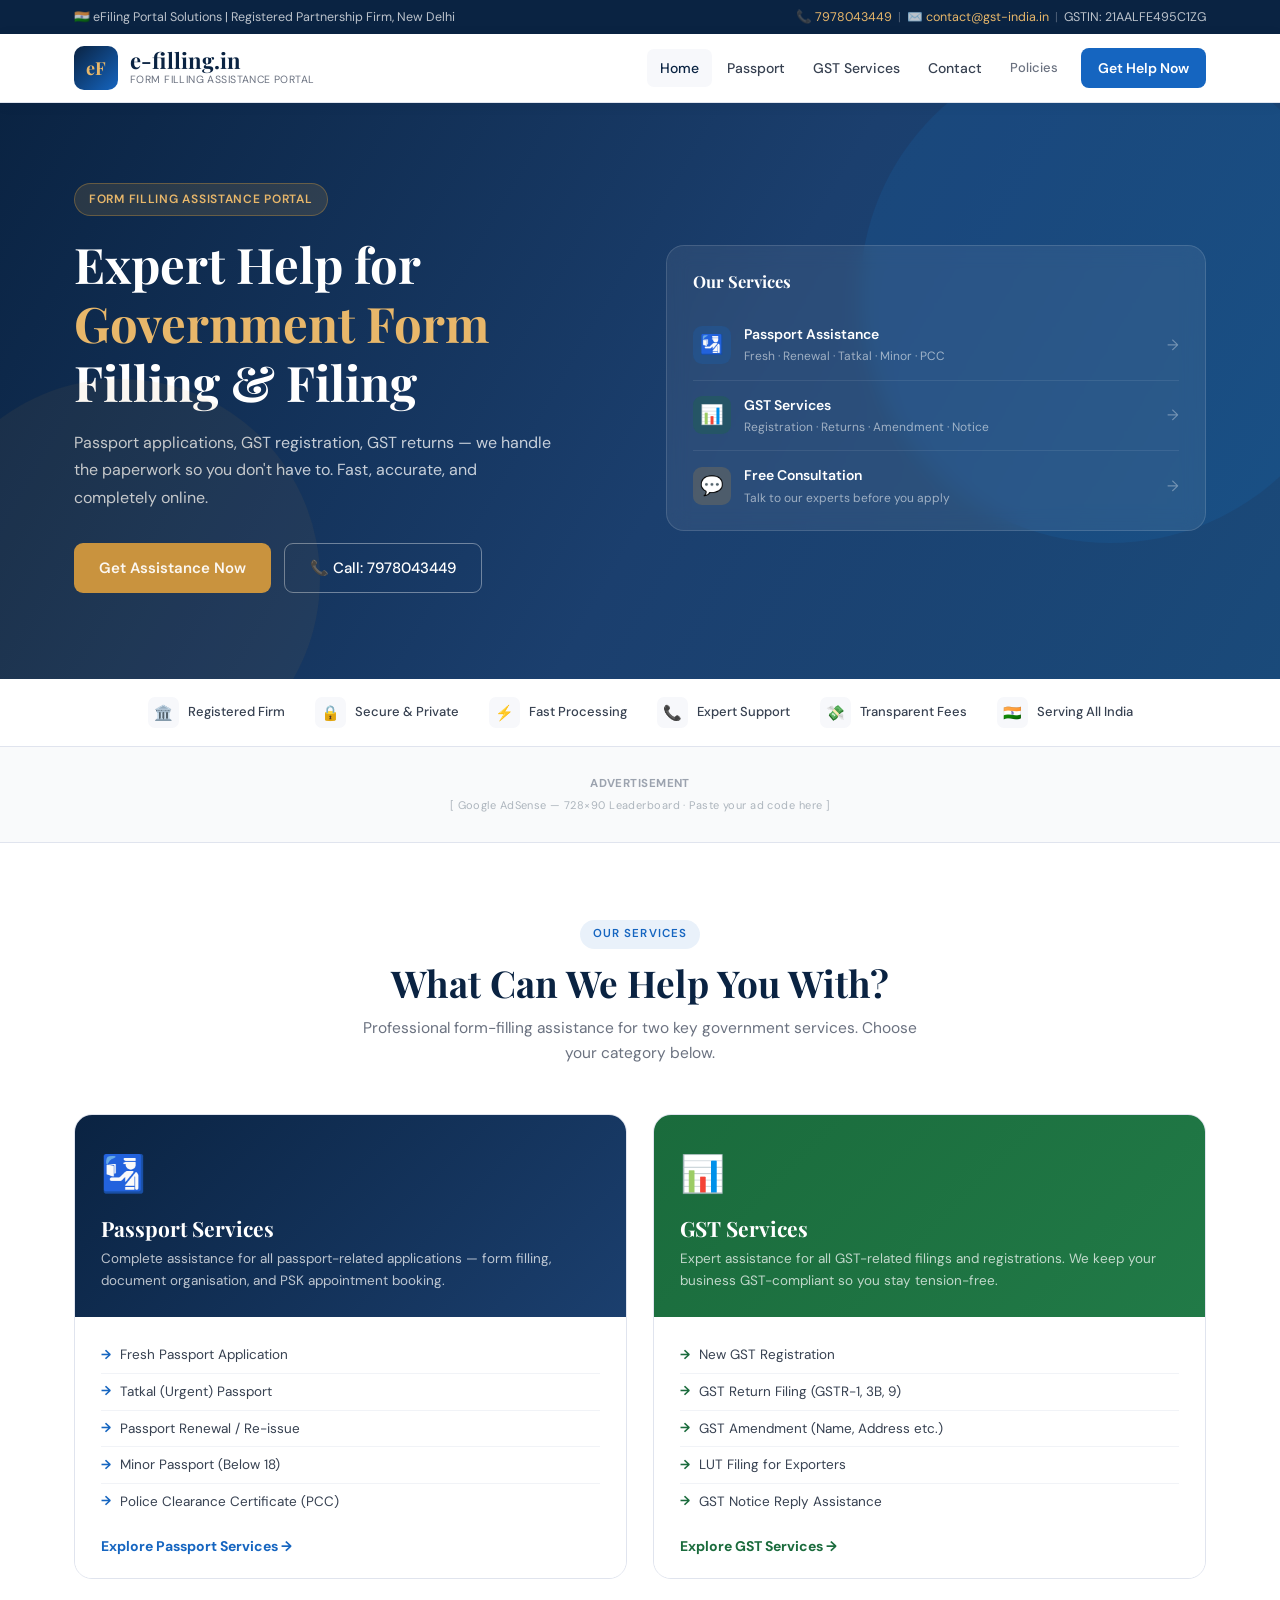
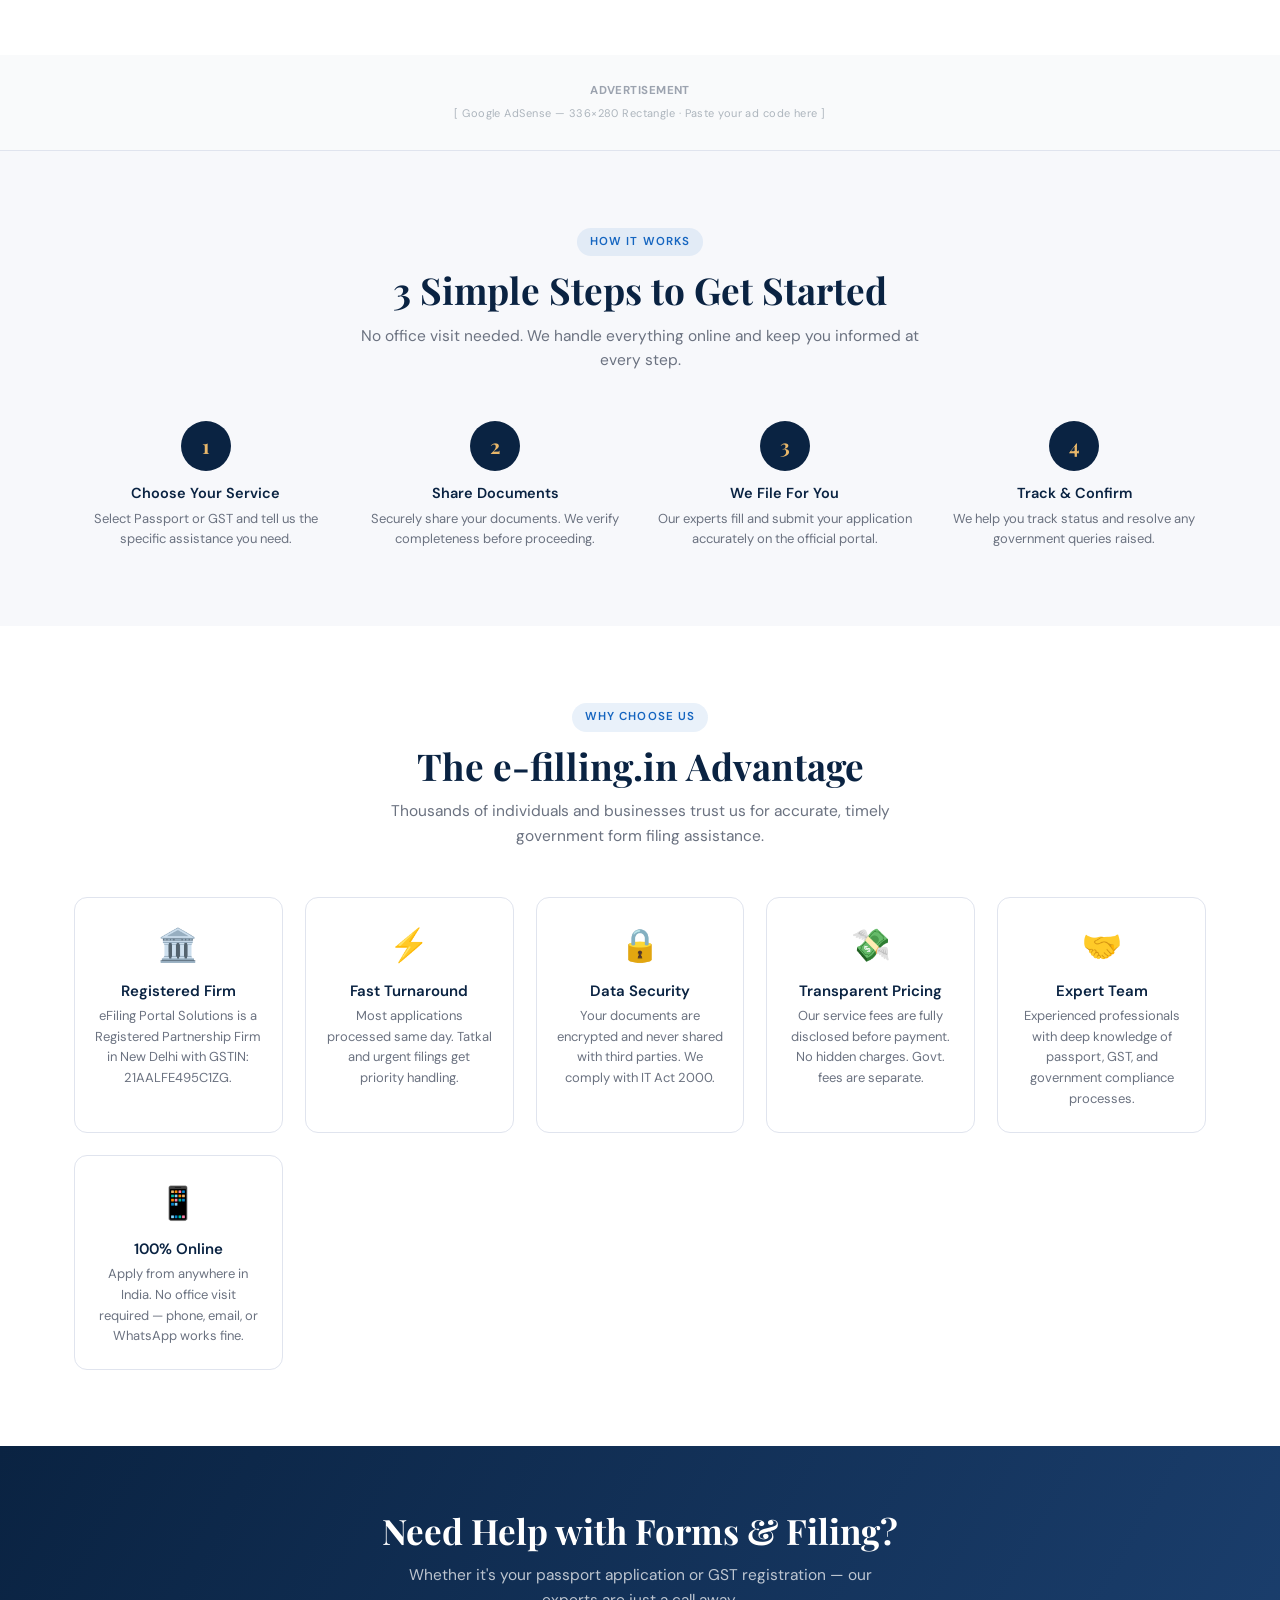
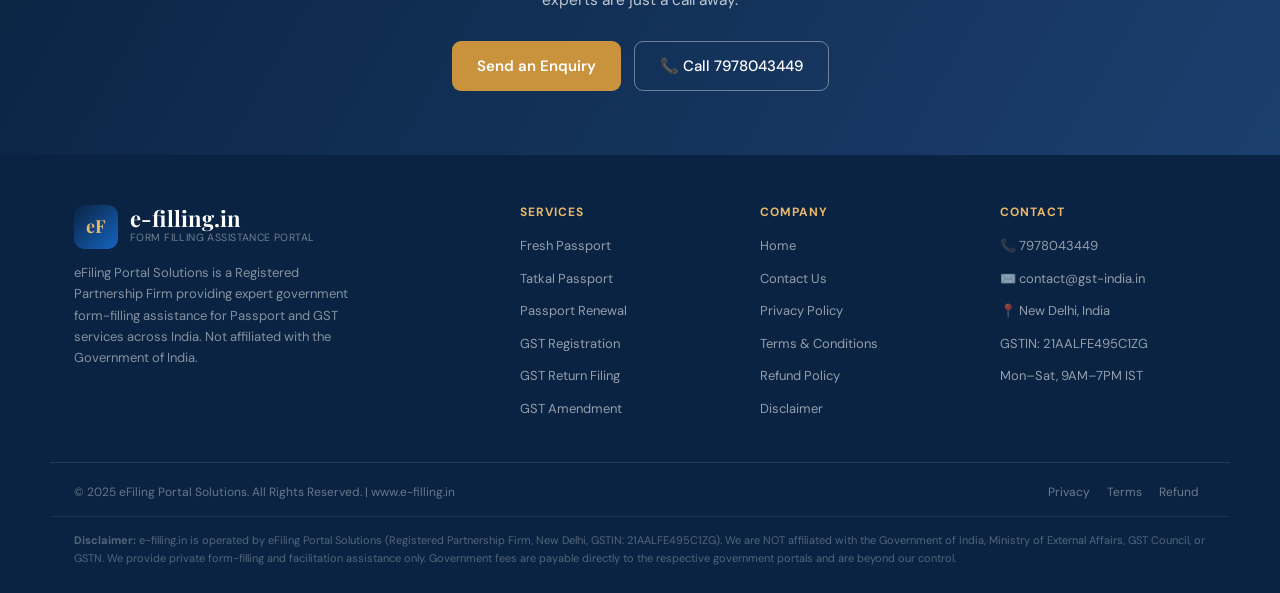
==== index.html @ 885d8552 "Add files via upload" ====
<!DOCTYPE html>
<html lang="en">
<head>
<meta charset="UTF-8">
<meta name="viewport" content="width=device-width, initial-scale=1.0">
<meta name="description" content="e-filling.in - India's trusted online form filling assistance portal. Expert help for Passport applications, GST registration, GST return filing, and more. Operated by eFiling Portal Solutions, New Delhi.">
<meta name="keywords" content="passport apply online India, GST registration online, GST return filing, tatkal passport, passport renewal, GST filing assistance, efiling portal, form filling service India">
<meta name="robots" content="index, follow">
<title>eFilling.in | Passport & GST Form Filling Assistance | eFiling Portal Solutions</title>
<link rel="preconnect" href="https://fonts.googleapis.com">
<link rel="preconnect" href="https://fonts.gstatic.com" crossorigin>
<link href="https://fonts.googleapis.com/css2?family=Playfair+Display:wght@600;700&family=DM+Sans:wght@300;400;500;600&display=swap" rel="stylesheet">
<!-- Google tag — Replace G-XXXXXXXXXX with your Measurement ID -->
<script async src="https://www.googletagmanager.com/gtag/js?id=G-XXXXXXXXXX"></script>
<script>window.dataLayer=window.dataLayer||[];function gtag(){dataLayer.push(arguments);}gtag('js',new Date());gtag('config','G-XXXXXXXXXX');</script>
<style>
:root{--navy:#0a2342;--navy-mid:#1b3f6e;--blue:#1565c0;--blue-light:#1e88e5;--green:#1a6b3c;--green-mid:#217a47;--green-light:#27ae60;--gold:#c9933e;--gold-light:#e8b76a;--white:#ffffff;--off-white:#f7f8fb;--gray-100:#f1f3f7;--gray-200:#e0e4ee;--gray-500:#6b7280;--gray-700:#374151;--text:#1a1f2e;--shadow:0 4px 24px rgba(10,35,66,0.09);--shadow-md:0 8px 40px rgba(10,35,66,0.13);}
*{margin:0;padding:0;box-sizing:border-box;}
body{font-family:'DM Sans',sans-serif;color:var(--text);background:var(--white);line-height:1.6;}
h1,h2,h3,h4{font-family:'Playfair Display',serif;line-height:1.2;}
a{text-decoration:none;color:inherit;}
.container{max-width:1180px;margin:0 auto;padding:0 24px;}

/* TOP BAR */
.topbar{background:var(--navy);color:rgba(255,255,255,0.72);font-size:12.5px;padding:7px 0;}
.topbar-inner{max-width:1180px;margin:0 auto;padding:0 24px;display:flex;justify-content:space-between;align-items:center;gap:12px;flex-wrap:wrap;}
.topbar a{color:var(--gold-light);}
.topbar span{margin:0 6px;opacity:0.35;}

/* HEADER */
header{background:var(--white);border-bottom:1px solid var(--gray-200);position:sticky;top:0;z-index:200;box-shadow:0 2px 12px rgba(10,35,66,0.07);}
.header-inner{max-width:1180px;margin:0 auto;padding:0 24px;display:flex;align-items:center;justify-content:space-between;height:68px;}
.logo{display:flex;align-items:center;gap:12px;cursor:pointer;}
.logo-icon{width:44px;height:44px;background:linear-gradient(135deg,var(--navy) 0%,var(--blue) 100%);border-radius:10px;display:flex;align-items:center;justify-content:center;color:var(--gold-light);font-weight:700;font-size:18px;font-family:'Playfair Display',serif;flex-shrink:0;}
.logo-text .brand{font-size:22px;font-weight:700;font-family:'Playfair Display',serif;color:var(--navy);line-height:1.1;}
.logo-text .tagline{font-size:10.5px;color:var(--gray-500);font-weight:400;letter-spacing:0.04em;text-transform:uppercase;}
nav{display:flex;align-items:center;gap:2px;}
nav a{padding:8px 13px;font-size:14px;font-weight:500;color:var(--gray-700);border-radius:7px;transition:all 0.15s;white-space:nowrap;}
nav a:hover,nav a.active{background:var(--off-white);color:var(--navy);}
.nav-cta{background:var(--blue)!important;color:var(--white)!important;padding:9px 17px!important;border-radius:8px!important;font-weight:600!important;margin-left:8px;}
.nav-cta:hover{background:var(--navy-mid)!important;}
.hamburger{display:none;flex-direction:column;gap:5px;background:none;border:none;cursor:pointer;padding:6px;}
.hamburger span{display:block;width:22px;height:2px;background:var(--navy);border-radius:2px;}
.mobile-nav{display:none;flex-direction:column;gap:4px;background:var(--white);border-bottom:1px solid var(--gray-200);padding:12px 24px 16px;}
.mobile-nav a{padding:10px 14px;font-size:15px;font-weight:500;color:var(--gray-700);border-radius:8px;border:1px solid var(--gray-100);}
.mobile-nav a.active,.mobile-nav a:hover{background:var(--off-white);color:var(--navy);}
.mobile-nav .mnav-cta{background:var(--blue);color:var(--white);border-color:var(--blue);}

/* PAGES */
.page{display:none;}.page.active{display:block;}

/* SHARED */
.section{padding:76px 0;}.section-alt{background:var(--off-white);}
.section-header{text-align:center;margin-bottom:48px;}
.section-label{display:inline-block;font-size:11.5px;font-weight:600;letter-spacing:0.1em;text-transform:uppercase;color:var(--blue);background:rgba(21,101,192,0.09);padding:5px 13px;border-radius:100px;margin-bottom:12px;}
.section-label.green{color:var(--green);background:rgba(26,107,60,0.09);}
.section-header h2{font-size:clamp(25px,3.5vw,37px);color:var(--navy);margin-bottom:11px;}
.section-header p{font-size:15.5px;color:var(--gray-500);max-width:560px;margin:0 auto;}
.btn-primary{background:var(--gold);color:var(--white);padding:13px 25px;border-radius:9px;font-size:15px;font-weight:600;cursor:pointer;border:none;transition:all 0.18s;display:inline-block;}
.btn-primary:hover{background:var(--gold-light);color:var(--navy);transform:translateY(-1px);}
.btn-blue{background:var(--blue);color:var(--white);padding:13px 25px;border-radius:9px;font-size:15px;font-weight:600;cursor:pointer;border:none;transition:all 0.18s;display:inline-block;}
.btn-blue:hover{background:var(--navy-mid);}
.btn-green{background:var(--green);color:var(--white);padding:13px 25px;border-radius:9px;font-size:15px;font-weight:600;cursor:pointer;border:none;transition:all 0.18s;display:inline-block;}
.btn-green:hover{background:var(--green-mid);}
.btn-outline{background:transparent;color:var(--white);padding:12px 25px;border-radius:9px;font-size:15px;font-weight:500;cursor:pointer;border:1.5px solid rgba(255,255,255,0.38);transition:all 0.18s;display:inline-block;}
.btn-outline:hover{border-color:var(--white);background:rgba(255,255,255,0.08);}
.page-hero{background:linear-gradient(120deg,var(--navy) 0%,var(--navy-mid) 100%);color:var(--white);padding:56px 0;text-align:center;}
.page-hero h1{font-size:clamp(27px,4vw,41px);color:var(--white);margin-bottom:11px;}
.page-hero p{font-size:15.5px;color:rgba(255,255,255,0.73);max-width:580px;margin:0 auto;}
.breadcrumb{font-size:13px;color:rgba(255,255,255,0.5);margin-bottom:13px;}
.breadcrumb span{color:var(--gold-light);}
.ad-strip{background:#f9fafb;text-align:center;padding:8px 24px;border-bottom:1px solid var(--gray-200);font-size:11px;color:#adb5bd;letter-spacing:0.04em;min-height:96px;display:flex;align-items:center;justify-content:center;flex-direction:column;gap:4px;}
.ad-strip strong{font-size:11.5px;color:#9ca3af;}
.cta-banner{background:linear-gradient(120deg,var(--navy) 0%,var(--navy-mid) 100%);padding:64px 0;text-align:center;color:var(--white);}
.cta-banner h2{font-size:clamp(23px,3vw,35px);margin-bottom:11px;color:var(--white);}
.cta-banner p{font-size:15.5px;color:rgba(255,255,255,0.72);margin-bottom:28px;max-width:500px;margin-left:auto;margin-right:auto;}
.cta-btns{display:flex;gap:13px;justify-content:center;flex-wrap:wrap;}
.trust-strip{background:var(--white);border-bottom:1px solid var(--gray-200);padding:18px 0;}
.trust-items{max-width:1180px;margin:0 auto;padding:0 24px;display:flex;gap:30px;align-items:center;justify-content:center;flex-wrap:wrap;}
.trust-item{display:flex;align-items:center;gap:9px;font-size:13px;font-weight:500;color:var(--gray-700);}
.trust-icon{width:31px;height:31px;background:var(--off-white);border-radius:7px;display:flex;align-items:center;justify-content:center;font-size:15px;}
.disclaimer-box{background:#fef9ec;border:1px solid #f5d98a;border-radius:12px;padding:17px 21px;}
.disclaimer-box p{font-size:13px;color:#78350f;line-height:1.65;margin-top:5px;}

/* HOME HERO */
.home-hero{background:linear-gradient(120deg,var(--navy) 0%,var(--navy-mid) 55%,#1a4a7a 100%);color:var(--white);padding:80px 0 86px;position:relative;overflow:hidden;}
.home-hero::before{content:'';position:absolute;top:-60px;right:-80px;width:500px;height:500px;border-radius:50%;background:rgba(26,136,229,0.1);pointer-events:none;}
.home-hero::after{content:'';position:absolute;bottom:-100px;left:-80px;width:400px;height:400px;border-radius:50%;background:rgba(201,147,62,0.07);pointer-events:none;}
.home-hero-inner{max-width:1180px;margin:0 auto;padding:0 24px;display:grid;grid-template-columns:1fr 1fr;gap:52px;align-items:center;}
.hero-badge{display:inline-flex;align-items:center;gap:8px;background:rgba(201,147,62,0.16);border:1px solid rgba(201,147,62,0.38);color:var(--gold-light);font-size:12px;font-weight:600;letter-spacing:0.06em;text-transform:uppercase;padding:6px 14px;border-radius:100px;margin-bottom:19px;}
.home-hero h1{font-size:clamp(33px,4.5vw,49px);font-weight:700;color:var(--white);margin-bottom:17px;}
.home-hero h1 span{color:var(--gold-light);}
.hero-desc{font-size:16px;color:rgba(255,255,255,0.76);margin-bottom:32px;line-height:1.72;max-width:480px;}
.hero-btns{display:flex;gap:13px;flex-wrap:wrap;}
.hero-card{background:rgba(255,255,255,0.07);border:1px solid rgba(255,255,255,0.13);border-radius:18px;padding:26px 26px 22px;backdrop-filter:blur(10px);}
.hero-card h3{color:var(--white);font-size:16.5px;margin-bottom:18px;font-family:'Playfair Display',serif;}
.hsc-item{display:flex;align-items:center;gap:13px;padding:13px 0;border-bottom:1px solid rgba(255,255,255,0.08);cursor:pointer;transition:opacity 0.15s;}
.hsc-item:hover{opacity:0.8;}.hsc-item:last-child{border:none;padding-bottom:0;}
.hsc-icon{width:38px;height:38px;border-radius:9px;display:flex;align-items:center;justify-content:center;font-size:19px;flex-shrink:0;}
.hsc-icon.p{background:rgba(21,101,192,0.25);}.hsc-icon.g{background:rgba(26,107,60,0.3);}.hsc-icon.c{background:rgba(201,147,62,0.22);}
.hsc-t{font-size:14px;font-weight:600;color:var(--white);}
.hsc-s{font-size:12px;color:rgba(255,255,255,0.55);margin-top:2px;}
.hsc-arrow{margin-left:auto;color:rgba(255,255,255,0.35);font-size:15px;}

/* SERVICE CATEGORY CARDS */
.service-cats{display:grid;grid-template-columns:1fr 1fr;gap:26px;}
.cat-card{border-radius:18px;overflow:hidden;border:1px solid var(--gray-200);transition:all 0.2s;cursor:pointer;}
.cat-card:hover{box-shadow:var(--shadow-md);transform:translateY(-3px);}
.cat-header{padding:30px 26px 26px;color:var(--white);}
.cat-header.p{background:linear-gradient(135deg,var(--navy) 0%,var(--navy-mid) 100%);}
.cat-header.g{background:linear-gradient(135deg,var(--green) 0%,var(--green-mid) 100%);}
.cat-header-icon{font-size:36px;margin-bottom:14px;}
.cat-header h3{font-size:21px;color:var(--white);margin-bottom:7px;}
.cat-header p{font-size:13.5px;color:rgba(255,255,255,0.72);line-height:1.6;}
.cat-body{background:var(--white);padding:20px 26px;}
.cat-mini{list-style:none;}
.cat-mini li{display:flex;align-items:center;gap:9px;font-size:13.5px;color:var(--gray-700);padding:7px 0;border-bottom:1px solid var(--gray-100);}
.cat-mini li:last-child{border:none;}
.cat-mini li::before{content:'→';font-weight:700;font-size:13px;}
.cat-mini.p li::before{color:var(--blue);}.cat-mini.g li::before{color:var(--green);}
.cat-cta{display:flex;align-items:center;justify-content:space-between;margin-top:16px;}
.cat-link{font-size:14px;font-weight:700;}.cat-link.p{color:var(--blue);}.cat-link.g{color:var(--green);}

/* HOW IT WORKS */
.steps-grid{display:grid;grid-template-columns:repeat(auto-fit,minmax(175px,1fr));gap:26px;}
.how-step{text-align:center;}
.how-num{width:50px;height:50px;background:var(--navy);color:var(--gold-light);border-radius:50%;display:flex;align-items:center;justify-content:center;font-size:20px;font-weight:700;font-family:'Playfair Display',serif;margin:0 auto 14px;}
.how-step h3{font-size:14.5px;font-weight:600;color:var(--navy);margin-bottom:6px;font-family:'DM Sans',sans-serif;}
.how-step p{font-size:13px;color:var(--gray-500);}

/* FEATURES */
.features-grid{display:grid;grid-template-columns:repeat(auto-fit,minmax(205px,1fr));gap:22px;}
.feature-card{background:var(--white);border:1px solid var(--gray-200);border-radius:13px;padding:22px 20px;text-align:center;}
.feature-icon{font-size:32px;margin-bottom:11px;}
.feature-card h3{font-size:15px;font-weight:600;color:var(--navy);margin-bottom:6px;font-family:'DM Sans',sans-serif;}
.feature-card p{font-size:13px;color:var(--gray-500);line-height:1.6;}

/* PASSPORT */
.passport-types{display:grid;grid-template-columns:repeat(auto-fit,minmax(275px,1fr));gap:21px;margin-bottom:42px;}
.passport-card{background:var(--white);border:1px solid var(--gray-200);border-radius:13px;overflow:hidden;transition:all 0.2s;}
.passport-card:hover{box-shadow:var(--shadow-md);border-color:var(--blue-light);transform:translateY(-2px);}
.pc-header{background:var(--navy);color:var(--white);padding:17px 21px;display:flex;align-items:center;gap:12px;}
.pc-header.tk{background:linear-gradient(120deg,#8B0000,#C62828);}
.pc-header.rn{background:linear-gradient(120deg,#004D40,#00796B);}
.pc-header.mn{background:linear-gradient(120deg,#1B5E20,#388E3C);}
.pc-header.pl{background:linear-gradient(120deg,#1A237E,#283593);}
.pc-icon{font-size:24px;}.pc-title{font-size:15.5px;font-weight:600;font-family:'DM Sans',sans-serif;}
.pc-sub{font-size:11.5px;opacity:0.72;margin-top:2px;}
.pc-body{padding:19px 21px;}
.pc-body p{font-size:13px;color:var(--gray-500);margin-bottom:11px;line-height:1.6;}
.doc-list{list-style:none;margin-bottom:14px;}
.doc-list li{font-size:12.5px;color:var(--gray-700);padding:5px 0;display:flex;align-items:flex-start;gap:7px;border-bottom:1px solid var(--gray-100);}
.doc-list li:last-child{border:none;}
.doc-list li::before{content:'✓';color:#16a34a;font-weight:700;flex-shrink:0;}
.tag{display:inline-block;font-size:11px;font-weight:600;padding:3px 9px;border-radius:5px;margin-bottom:10px;}
.tag-blue{background:rgba(21,101,192,0.1);color:var(--blue);}.tag-red{background:rgba(198,40,40,0.1);color:#C62828;}.tag-green{background:rgba(22,163,74,0.1);color:#16a34a;}
.svc-link{font-size:13px;font-weight:700;color:var(--blue);}
.fee-table{width:100%;border-collapse:collapse;font-size:13.5px;background:var(--white);border-radius:11px;overflow:hidden;border:1px solid var(--gray-200);margin-bottom:12px;}
.fee-table th{background:var(--navy);color:var(--white);padding:12px 17px;text-align:left;font-weight:600;font-size:13px;}
.fee-table td{padding:11px 17px;border-bottom:1px solid var(--gray-100);color:var(--gray-700);}
.fee-table tr:last-child td{border:none;}.fee-table tr:nth-child(even) td{background:var(--off-white);}

/* GST */
.gst-services-grid{display:grid;grid-template-columns:repeat(auto-fit,minmax(275px,1fr));gap:21px;margin-bottom:42px;}
.gst-card{background:var(--white);border:1px solid var(--gray-200);border-radius:13px;overflow:hidden;transition:all 0.2s;}
.gst-card:hover{box-shadow:var(--shadow-md);border-color:var(--green-light);transform:translateY(-2px);}
.gc-header{background:linear-gradient(120deg,var(--green) 0%,var(--green-mid) 100%);color:var(--white);padding:17px 21px;display:flex;align-items:center;gap:12px;}
.gc-header.filing{background:linear-gradient(120deg,#1A237E,#283593);}
.gc-header.amend{background:linear-gradient(120deg,#E65100,#F57C00);}
.gc-header.lut{background:linear-gradient(120deg,#4A148C,#7B1FA2);}
.gc-header.notice{background:linear-gradient(120deg,#B71C1C,#E53935);}
.gc-header.cancel{background:linear-gradient(120deg,#37474F,#546E7A);}
.gc-icon{font-size:24px;}.gc-title{font-size:15.5px;font-weight:600;font-family:'DM Sans',sans-serif;}
.gc-sub{font-size:11.5px;opacity:0.72;margin-top:2px;}
.gc-body{padding:19px 21px;}
.gc-body p{font-size:13px;color:var(--gray-500);margin-bottom:11px;line-height:1.6;}
.gc-tag{display:inline-block;font-size:11px;font-weight:600;padding:3px 9px;border-radius:5px;margin-bottom:10px;background:rgba(26,107,60,0.1);color:var(--green);}
.gc-link{font-size:13px;font-weight:700;color:var(--green);}
.gst-table{width:100%;border-collapse:collapse;font-size:13.5px;background:var(--white);border-radius:11px;overflow:hidden;border:1px solid var(--gray-200);margin-bottom:12px;}
.gst-table th{background:var(--green);color:var(--white);padding:12px 17px;text-align:left;font-weight:600;font-size:13px;}
.gst-table td{padding:11px 17px;border-bottom:1px solid var(--gray-100);color:var(--gray-700);}
.gst-table tr:last-child td{border:none;}.gst-table tr:nth-child(even) td{background:var(--off-white);}

/* FAQ */
.faq-list{max-width:820px;margin:0 auto;}
.faq-item{border:1px solid var(--gray-200);border-radius:11px;margin-bottom:9px;overflow:hidden;}
.faq-q{padding:15px 19px;font-size:14px;font-weight:600;color:var(--navy);cursor:pointer;display:flex;justify-content:space-between;align-items:center;background:var(--white);transition:background 0.15s;}
.faq-q:hover{background:var(--off-white);}
.faq-q .ar{font-size:15px;transition:transform 0.2s;flex-shrink:0;margin-left:10px;}
.faq-item.open .ar{transform:rotate(180deg);}
.faq-a{max-height:0;overflow:hidden;transition:max-height 0.3s ease;}
.faq-item.open .faq-a{max-height:400px;}
.faq-a-inner{padding:13px 19px 15px;font-size:13.5px;color:var(--gray-500);line-height:1.7;border-top:1px solid var(--gray-100);}

/* CONTACT */
.contact-grid{display:grid;grid-template-columns:1fr 1.5fr;gap:40px;align-items:start;}
.contact-info-card{background:var(--navy);color:var(--white);border-radius:15px;padding:32px 28px;}
.contact-info-card h2{color:var(--white);font-size:23px;margin-bottom:7px;}
.contact-info-card > p{color:rgba(255,255,255,0.64);font-size:13.5px;margin-bottom:26px;line-height:1.65;}
.c-item{display:flex;align-items:flex-start;gap:12px;margin-bottom:20px;}
.c-icon{width:37px;height:37px;background:rgba(255,255,255,0.1);border-radius:8px;display:flex;align-items:center;justify-content:center;font-size:16px;flex-shrink:0;}
.c-text .label{font-size:11px;color:rgba(255,255,255,0.5);text-transform:uppercase;letter-spacing:0.06em;margin-bottom:2px;}
.c-text .value{font-size:14px;color:var(--white);font-weight:500;}
.c-text .value a{color:var(--gold-light);}
.gstin-badge{margin-top:22px;padding-top:20px;border-top:1px solid rgba(255,255,255,0.12);font-size:12px;color:rgba(255,255,255,0.48);line-height:1.8;}
.gstin-badge span{color:rgba(255,255,255,0.82);}
.contact-form-card{background:var(--white);border:1px solid var(--gray-200);border-radius:15px;padding:32px 28px;}
.contact-form-card h2{font-size:21px;color:var(--navy);margin-bottom:5px;}
.contact-form-card > p{font-size:13.5px;color:var(--gray-500);margin-bottom:24px;}
.form-group{margin-bottom:16px;}
.form-group label{display:block;font-size:12.5px;font-weight:600;color:var(--gray-700);margin-bottom:5px;}
.form-group input,.form-group select,.form-group textarea{width:100%;padding:10px 13px;border:1.5px solid var(--gray-200);border-radius:8px;font-size:13.5px;font-family:'DM Sans',sans-serif;color:var(--text);background:var(--off-white);transition:border-color 0.18s,background 0.18s;outline:none;}
.form-group input:focus,.form-group select:focus,.form-group textarea:focus{border-color:var(--blue);background:var(--white);}
.form-group textarea{resize:vertical;min-height:96px;}
.form-row{display:grid;grid-template-columns:1fr 1fr;gap:13px;}
.submit-btn{width:100%;background:var(--navy);color:var(--white);padding:13px;border:none;border-radius:9px;font-size:14.5px;font-weight:600;font-family:'DM Sans',sans-serif;cursor:pointer;transition:background 0.18s;}
.submit-btn:hover{background:var(--blue);}
.form-success{display:none;background:rgba(22,163,74,0.08);border:1px solid rgba(22,163,74,0.3);border-radius:9px;padding:14px 18px;text-align:center;color:#16a34a;font-weight:500;font-size:14px;margin-top:13px;}

/* POLICY */
.policy-nav{position:sticky;top:68px;background:var(--white);border-bottom:1px solid var(--gray-200);padding:11px 0;z-index:50;}
.policy-nav-inner{max-width:1180px;margin:0 auto;padding:0 24px;display:flex;gap:5px;overflow-x:auto;-webkit-overflow-scrolling:touch;}
.policy-tab{padding:6px 14px;border-radius:7px;font-size:13px;font-weight:500;white-space:nowrap;cursor:pointer;color:var(--gray-700);border:1px solid transparent;transition:all 0.15s;}
.policy-tab:hover{background:var(--off-white);}.policy-tab.active{background:var(--navy);color:var(--white);}
.policy-section{display:none;}.policy-section.active{display:block;}
.policy-content{max-width:820px;margin:0 auto;padding:46px 24px;}
.policy-content h1{font-size:31px;color:var(--navy);margin-bottom:7px;}
.policy-content .upd{font-size:12.5px;color:var(--gray-500);margin-bottom:30px;}
.policy-content h2{font-size:18px;color:var(--navy);margin:26px 0 9px;font-family:'DM Sans',sans-serif;font-weight:700;}
.policy-content p{font-size:14px;color:#4B5563;line-height:1.78;margin-bottom:11px;}
.policy-content ul{padding-left:19px;margin-bottom:11px;}
.policy-content ul li{font-size:14px;color:#4B5563;line-height:1.78;margin-bottom:4px;}

/* FOOTER */
footer{background:var(--navy);color:rgba(255,255,255,0.67);padding:50px 0 26px;}
.footer-grid{max-width:1180px;margin:0 auto;padding:0 24px;display:grid;grid-template-columns:2fr 1fr 1fr 1fr;gap:34px;margin-bottom:34px;}
.footer-brand p{font-size:13px;color:rgba(255,255,255,0.5);line-height:1.65;margin-top:13px;max-width:290px;}
.footer-col h4{font-size:12px;font-weight:700;letter-spacing:0.08em;text-transform:uppercase;color:var(--gold-light);margin-bottom:13px;font-family:'DM Sans',sans-serif;}
.footer-col ul{list-style:none;}
.footer-col ul li{margin-bottom:7px;}
.footer-col ul li a{font-size:13px;color:rgba(255,255,255,0.56);transition:color 0.15s;}
.footer-col ul li a:hover{color:var(--white);}
.footer-bottom{max-width:1180px;margin:0 auto;padding:20px 24px 0;border-top:1px solid rgba(255,255,255,0.1);display:flex;justify-content:space-between;align-items:center;flex-wrap:wrap;gap:9px;font-size:12px;color:rgba(255,255,255,0.38);}
.footer-disc{max-width:1180px;margin:14px auto 0;padding:14px 24px 0;border-top:1px solid rgba(255,255,255,0.07);font-size:11px;color:rgba(255,255,255,0.3);line-height:1.65;}

/* RESPONSIVE */
@media(max-width:900px){.home-hero-inner{grid-template-columns:1fr;gap:30px;}.hero-card{display:none;}.service-cats{grid-template-columns:1fr;}.contact-grid{grid-template-columns:1fr;}.footer-grid{grid-template-columns:1fr 1fr;}}
@media(max-width:640px){.footer-grid{grid-template-columns:1fr;}.form-row{grid-template-columns:1fr;}nav{display:none;}.hamburger{display:flex;}}
</style>
</head>
<body>

<!-- TOP BAR -->
<div class="topbar">
  <div class="topbar-inner">
    <div>🇮🇳 eFiling Portal Solutions | Registered Partnership Firm, New Delhi</div>
    <div>📞 <a href="tel:7978043449">7978043449</a><span>|</span>✉️ <a href="mailto:contact@gst-india.in">contact@gst-india.in</a><span>|</span>GSTIN: 21AALFE495C1ZG</div>
  </div>
</div>

<!-- HEADER -->
<header>
  <div class="header-inner">
    <div class="logo" onclick="showPage('home')">
      <div class="logo-icon">eF</div>
      <div class="logo-text">
        <div class="brand">e-filling.in</div>
        <div class="tagline">Form Filling Assistance Portal</div>
      </div>
    </div>
    <nav>
      <a href="#" id="nav-home" class="active" onclick="showPage('home');return false;">Home</a>
      <a href="#" id="nav-passport" onclick="showPage('passport');return false;">Passport</a>
      <a href="#" id="nav-gst" onclick="showPage('gst');return false;">GST Services</a>
      <a href="#" id="nav-contact" onclick="showPage('contact');return false;">Contact</a>
      <a href="#" id="nav-policy" onclick="showPage('policy');return false;" style="font-size:13px;color:var(--gray-500)">Policies</a>
      <a href="#" class="nav-cta" onclick="showPage('contact');return false;">Get Help Now</a>
    </nav>
    <button class="hamburger" onclick="toggleMenu()" aria-label="Menu">
      <span></span><span></span><span></span>
    </button>
  </div>
  <div class="mobile-nav" id="mobile-nav">
    <a href="#" id="mnav-home" class="active" onclick="showPage('home');toggleMenu();return false;">🏠 Home</a>
    <a href="#" id="mnav-passport" onclick="showPage('passport');toggleMenu();return false;">🛂 Passport Services</a>
    <a href="#" id="mnav-gst" onclick="showPage('gst');toggleMenu();return false;">📊 GST Services</a>
    <a href="#" id="mnav-contact" onclick="showPage('contact');toggleMenu();return false;">📞 Contact Us</a>
    <a href="#" id="mnav-policy" onclick="showPage('policy');toggleMenu();return false;">📄 Policies</a>
    <a href="#" class="mnav-cta" onclick="showPage('contact');toggleMenu();return false;">✅ Get Help Now →</a>
  </div>
</header>

<!-- ══════════════ HOME PAGE ══════════════ -->
<div id="page-home" class="page active">
  <section class="home-hero">
    <div class="home-hero-inner">
      <div>
        <div class="hero-badge">Form Filling Assistance Portal</div>
        <h1>Expert Help for<br><span>Government Form</span><br>Filling &amp; Filing</h1>
        <p class="hero-desc">Passport applications, GST registration, GST returns — we handle the paperwork so you don't have to. Fast, accurate, and completely online.</p>
        <div class="hero-btns">
          <a class="btn-primary" onclick="showPage('contact')">Get Assistance Now</a>
          <a class="btn-outline" href="tel:7978043449">📞 Call: 7978043449</a>
        </div>
      </div>
      <div class="hero-card">
        <h3>Our Services</h3>
        <div class="hsc-item" onclick="showPage('passport')">
          <div class="hsc-icon p">🛂</div>
          <div><div class="hsc-t">Passport Assistance</div><div class="hsc-s">Fresh · Renewal · Tatkal · Minor · PCC</div></div>
          <div class="hsc-arrow">→</div>
        </div>
        <div class="hsc-item" onclick="showPage('gst')">
          <div class="hsc-icon g">📊</div>
          <div><div class="hsc-t">GST Services</div><div class="hsc-s">Registration · Returns · Amendment · Notice</div></div>
          <div class="hsc-arrow">→</div>
        </div>
        <div class="hsc-item" onclick="showPage('contact')">
          <div class="hsc-icon c">💬</div>
          <div><div class="hsc-t">Free Consultation</div><div class="hsc-s">Talk to our experts before you apply</div></div>
          <div class="hsc-arrow">→</div>
        </div>
      </div>
    </div>
  </section>

  <div class="trust-strip">
    <div class="trust-items">
      <div class="trust-item"><div class="trust-icon">🏛️</div>Registered Firm</div>
      <div class="trust-item"><div class="trust-icon">🔒</div>Secure &amp; Private</div>
      <div class="trust-item"><div class="trust-icon">⚡</div>Fast Processing</div>
      <div class="trust-item"><div class="trust-icon">📞</div>Expert Support</div>
      <div class="trust-item"><div class="trust-icon">💸</div>Transparent Fees</div>
      <div class="trust-item"><div class="trust-icon">🇮🇳</div>Serving All India</div>
    </div>
  </div>

  <!-- GOOGLE AD SLOT 1 — Leaderboard 728x90 -->
  <div class="ad-strip">
    <strong>ADVERTISEMENT</strong>
    <!-- Replace the comment below with your Google AdSense ad unit code -->
    <!-- <script async src="https://pagead2.googlesyndication.com/pagead/js/adsbygoogle.js?client=ca-pub-XXXXXXXXXXXXXXXX" crossorigin="anonymous"></script><ins class="adsbygoogle" style="display:inline-block;width:728px;height:90px" data-ad-client="ca-pub-XXXXXXXXXXXXXXXX" data-ad-slot="XXXXXXXXXX"></ins><script>(adsbygoogle=window.adsbygoogle||[]).push({});</script> -->
    <span>[ Google AdSense — 728×90 Leaderboard · Paste your ad code here ]</span>
  </div>

  <section class="section">
    <div class="container">
      <div class="section-header">
        <div class="section-label">Our Services</div>
        <h2>What Can We Help You With?</h2>
        <p>Professional form-filling assistance for two key government services. Choose your category below.</p>
      </div>
      <div class="service-cats">
        <div class="cat-card" onclick="showPage('passport')">
          <div class="cat-header p">
            <div class="cat-header-icon">🛂</div>
            <h3>Passport Services</h3>
            <p>Complete assistance for all passport-related applications — form filling, document organisation, and PSK appointment booking.</p>
          </div>
          <div class="cat-body">
            <ul class="cat-mini p">
              <li>Fresh Passport Application</li>
              <li>Tatkal (Urgent) Passport</li>
              <li>Passport Renewal / Re-issue</li>
              <li>Minor Passport (Below 18)</li>
              <li>Police Clearance Certificate (PCC)</li>
            </ul>
            <div class="cat-cta"><div class="cat-link p">Explore Passport Services →</div></div>
          </div>
        </div>
        <div class="cat-card" onclick="showPage('gst')">
          <div class="cat-header g">
            <div class="cat-header-icon">📊</div>
            <h3>GST Services</h3>
            <p>Expert assistance for all GST-related filings and registrations. We keep your business GST-compliant so you stay tension-free.</p>
          </div>
          <div class="cat-body">
            <ul class="cat-mini g">
              <li>New GST Registration</li>
              <li>GST Return Filing (GSTR-1, 3B, 9)</li>
              <li>GST Amendment (Name, Address etc.)</li>
              <li>LUT Filing for Exporters</li>
              <li>GST Notice Reply Assistance</li>
            </ul>
            <div class="cat-cta"><div class="cat-link g">Explore GST Services →</div></div>
          </div>
        </div>
      </div>
    </div>
  </section>

  <!-- GOOGLE AD SLOT 2 — Rectangle 336x280 -->
  <div class="ad-strip">
    <strong>ADVERTISEMENT</strong>
    <!-- <ins class="adsbygoogle" style="display:inline-block;width:336px;height:280px" data-ad-client="ca-pub-XXXXXXXXXXXXXXXX" data-ad-slot="XXXXXXXXXX"></ins><script>(adsbygoogle=window.adsbygoogle||[]).push({});</script> -->
    <span>[ Google AdSense — 336×280 Rectangle · Paste your ad code here ]</span>
  </div>

  <section class="section section-alt">
    <div class="container">
      <div class="section-header">
        <div class="section-label">How It Works</div>
        <h2>3 Simple Steps to Get Started</h2>
        <p>No office visit needed. We handle everything online and keep you informed at every step.</p>
      </div>
      <div class="steps-grid">
        <div class="how-step"><div class="how-num">1</div><h3>Choose Your Service</h3><p>Select Passport or GST and tell us the specific assistance you need.</p></div>
        <div class="how-step"><div class="how-num">2</div><h3>Share Documents</h3><p>Securely share your documents. We verify completeness before proceeding.</p></div>
        <div class="how-step"><div class="how-num">3</div><h3>We File For You</h3><p>Our experts fill and submit your application accurately on the official portal.</p></div>
        <div class="how-step"><div class="how-num">4</div><h3>Track &amp; Confirm</h3><p>We help you track status and resolve any government queries raised.</p></div>
      </div>
    </div>
  </section>

  <section class="section">
    <div class="container">
      <div class="section-header">
        <div class="section-label">Why Choose Us</div>
        <h2>The e-filling.in Advantage</h2>
        <p>Thousands of individuals and businesses trust us for accurate, timely government form filing assistance.</p>
      </div>
      <div class="features-grid">
        <div class="feature-card"><div class="feature-icon">🏛️</div><h3>Registered Firm</h3><p>eFiling Portal Solutions is a Registered Partnership Firm in New Delhi with GSTIN: 21AALFE495C1ZG.</p></div>
        <div class="feature-card"><div class="feature-icon">⚡</div><h3>Fast Turnaround</h3><p>Most applications processed same day. Tatkal and urgent filings get priority handling.</p></div>
        <div class="feature-card"><div class="feature-icon">🔒</div><h3>Data Security</h3><p>Your documents are encrypted and never shared with third parties. We comply with IT Act 2000.</p></div>
        <div class="feature-card"><div class="feature-icon">💸</div><h3>Transparent Pricing</h3><p>Our service fees are fully disclosed before payment. No hidden charges. Govt. fees are separate.</p></div>
        <div class="feature-card"><div class="feature-icon">🤝</div><h3>Expert Team</h3><p>Experienced professionals with deep knowledge of passport, GST, and government compliance processes.</p></div>
        <div class="feature-card"><div class="feature-icon">📱</div><h3>100% Online</h3><p>Apply from anywhere in India. No office visit required — phone, email, or WhatsApp works fine.</p></div>
      </div>
    </div>
  </section>

  <section class="cta-banner">
    <div class="container">
      <h2>Need Help with Forms &amp; Filing?</h2>
      <p>Whether it's your passport application or GST registration — our experts are just a call away.</p>
      <div class="cta-btns">
        <a class="btn-primary" onclick="showPage('contact')">Send an Enquiry</a>
        <a class="btn-outline" href="tel:7978043449">📞 Call 7978043449</a>
      </div>
    </div>
  </section>
</div>

<!-- ══════════════ PASSPORT PAGE ══════════════ -->
<div id="page-passport" class="page">
  <div class="page-hero">
    <div class="container">
      <div class="breadcrumb">Home <span>›</span> Passport Services</div>
      <h1>Passport Services</h1>
      <p>Expert form-filling assistance for fresh applications, renewals, tatkal, minor passports, and police clearance.</p>
    </div>
  </div>

  <div class="ad-strip">
    <strong>ADVERTISEMENT</strong>
    <!-- Paste AdSense code here -->
    <span>[ Google AdSense — 728×90 Leaderboard ]</span>
  </div>

  <section class="section">
    <div class="container">
      <div class="section-header">
        <div class="section-label">Select Service</div>
        <h2>Passport Application Types</h2>
        <p>We assist with form filling, document organisation, and PSK appointment booking for all types of passport applications.</p>
      </div>
      <div class="passport-types">
        <div class="passport-card">
          <div class="pc-header"><div class="pc-icon">🛂</div><div><div class="pc-title">Fresh Passport</div><div class="pc-sub">First-time applicants</div></div></div>
          <div class="pc-body">
            <span class="tag tag-blue">36 or 60 pages · 10 years</span>
            <p>For citizens applying for an Indian passport for the first time. Valid for 10 years (adults) or 5 years (minors under 18).</p>
            <ul class="doc-list"><li>Aadhaar Card (strongly recommended)</li><li>Date of Birth proof (Birth Certificate / Class 10 Marksheet)</li><li>Address proof (Aadhaar / Voter ID / Bank Passbook)</li><li>2 recent passport-size photographs</li><li>Non-ECR documents (if applicable)</li></ul>
            <a class="svc-link" onclick="showPage('contact')">Apply Now →</a>
          </div>
        </div>
        <div class="passport-card">
          <div class="pc-header tk"><div class="pc-icon">⚡</div><div><div class="pc-title">Tatkal Passport</div><div class="pc-sub">Urgent · Priority processing</div></div></div>
          <div class="pc-body">
            <span class="tag tag-red">Higher Govt. Fee Applies</span>
            <p>For urgent travel needs. Requires a verification certificate from a Gazetted Officer. Higher government fee than Normal scheme.</p>
            <ul class="doc-list"><li>All Fresh Passport documents</li><li>Tatkal declaration by Gazetted Officer</li><li>Proof of urgent travel (air ticket / medical)</li><li>Self-declaration of genuineness</li></ul>
            <a class="svc-link" onclick="showPage('contact')">Apply Tatkal →</a>
          </div>
        </div>
        <div class="passport-card">
          <div class="pc-header rn"><div class="pc-icon">🔄</div><div><div class="pc-title">Passport Renewal</div><div class="pc-sub">Expired or expiring passport</div></div></div>
          <div class="pc-body">
            <span class="tag tag-green">Re-issue Service</span>
            <p>For holders whose passport has expired or is expiring within 6 months. Submit old passport with updated documents.</p>
            <ul class="doc-list"><li>Original old / expired passport</li><li>Aadhaar Card</li><li>Updated address proof (if changed)</li><li>2 recent passport-size photographs</li><li>Self-attested copy of first &amp; last page</li></ul>
            <a class="svc-link" onclick="showPage('contact')">Renew Now →</a>
          </div>
        </div>
        <div class="passport-card">
          <div class="pc-header mn"><div class="pc-icon">👶</div><div><div class="pc-title">Minor Passport</div><div class="pc-sub">Children below 18 years</div></div></div>
          <div class="pc-body">
            <span class="tag tag-blue">5-Year Validity</span>
            <p>For children under 18. Both parents' consent and identity documents required along with child's documents.</p>
            <ul class="doc-list"><li>Child's Birth Certificate</li><li>Aadhaar of child (if available)</li><li>Both parents' Aadhaar &amp; passport copy</li><li>Annexure D / E (as applicable)</li><li>School ID / Bonafide Certificate</li></ul>
            <a class="svc-link" onclick="showPage('contact')">Apply for Minor →</a>
          </div>
        </div>
        <div class="passport-card">
          <div class="pc-header pl"><div class="pc-icon">🔍</div><div><div class="pc-title">Police Clearance Certificate</div><div class="pc-sub">For foreign employment / visa</div></div></div>
          <div class="pc-body">
            <span class="tag tag-blue">PCC Service</span>
            <p>Required for foreign employment, long-term visa, or immigration. Issued via the Passport Seva portal.</p>
            <ul class="doc-list"><li>Valid Indian Passport (original)</li><li>Aadhaar Card</li><li>Current address proof</li><li>Employer letter / visa copy (if applicable)</li></ul>
            <a class="svc-link" onclick="showPage('contact')">Apply for PCC →</a>
          </div>
        </div>
      </div>

      <div class="section-header" style="margin-top:10px;">
        <div class="section-label">Govt. Fee Reference</div>
        <h2>Official Passport Fee Chart</h2>
        <p>Government fees are paid directly to Passport Seva Kendra. Our service fee is separate and disclosed before payment.</p>
      </div>
      <table class="fee-table">
        <thead><tr><th>Service Type</th><th>Pages</th><th>Validity</th><th>Govt. Fee (₹)</th></tr></thead>
        <tbody>
          <tr><td>Fresh Passport — Normal</td><td>36</td><td>10 years</td><td>₹1,500</td></tr>
          <tr><td>Fresh Passport — Normal</td><td>60</td><td>10 years</td><td>₹2,000</td></tr>
          <tr><td>Fresh Passport — Tatkal</td><td>36</td><td>10 years</td><td>₹3,500</td></tr>
          <tr><td>Fresh Passport — Tatkal</td><td>60</td><td>10 years</td><td>₹4,000</td></tr>
          <tr><td>Passport Renewal — Normal</td><td>36</td><td>10 years</td><td>₹1,500</td></tr>
          <tr><td>Passport Renewal — Tatkal</td><td>36</td><td>10 years</td><td>₹3,500</td></tr>
          <tr><td>Minor Passport — Normal</td><td>36</td><td>5 years</td><td>₹1,000</td></tr>
          <tr><td>Minor Passport — Tatkal</td><td>36</td><td>5 years</td><td>₹3,000</td></tr>
          <tr><td>Police Clearance Certificate</td><td>—</td><td>—</td><td>₹500</td></tr>
        </tbody>
      </table>
      <p style="font-size:12px;color:var(--gray-500);font-style:italic;margin-bottom:46px;">* Govt. fees as per passportindia.gov.in and subject to change. Always verify on the official portal before payment. Our professional service charges are additional and separate.</p>

      <div class="section-header"><div class="section-label">FAQs</div><h2>Common Passport Questions</h2></div>
      <div class="faq-list">
        <div class="faq-item"><div class="faq-q" onclick="toggleFAQ(this)">What is the difference between e-filling.in and the official Passport Seva portal?<span class="ar">▾</span></div><div class="faq-a"><div class="faq-a-inner">e-filling.in is a private facilitation service. We assist you in correctly filling the passport form, preparing documents, and booking your PSK appointment on the official passportindia.gov.in portal. All government fees go directly to the Government of India. We charge a separate professional service fee for our assistance only. We are not affiliated with the government.</div></div></div>
        <div class="faq-item"><div class="faq-q" onclick="toggleFAQ(this)">How long does it take to get a passport?<span class="ar">▾</span></div><div class="faq-a"><div class="faq-a-inner">Under Normal scheme: 30–45 working days after the PSK visit. Under Tatkal scheme: 7–14 working days. Timing depends on police verification status and the regional passport office workload — both controlled solely by the Government of India.</div></div></div>
        <div class="faq-item"><div class="faq-q" onclick="toggleFAQ(this)">Is Aadhaar mandatory for a passport application?<span class="ar">▾</span></div><div class="faq-a"><div class="faq-a-inner">Aadhaar is the most accepted document for address and identity proof and significantly speeds up the process. Voter ID, bank passbook, or utility bills are accepted alternatives, but Aadhaar is strongly recommended.</div></div></div>
        <div class="faq-item"><div class="faq-q" onclick="toggleFAQ(this)">Do you serve applicants from all states in India?<span class="ar">▾</span></div><div class="faq-a"><div class="faq-a-inner">Yes, our online facilitation is available for applicants across all states and union territories. You do not need to visit our New Delhi office. Everything is handled via phone, email, or WhatsApp.</div></div></div>
      </div>
    </div>
  </section>

  <div class="container" style="padding-bottom:46px;">
    <div class="disclaimer-box">
      <strong style="color:#92400e;font-size:13.5px;">⚠️ Important Disclaimer</strong>
      <p>e-filling.in is operated by eFiling Portal Solutions (Registered Partnership Firm, New Delhi). We are NOT affiliated with or part of the Government of India's Passport Seva programme, Ministry of External Affairs, or any Passport Seva Kendra. Passport applications are processed solely by the Government of India on passportindia.gov.in. Government fees are payable directly to the government. We charge a professional service fee for form-filling assistance only.</p>
    </div>
  </div>

  <section class="cta-banner">
    <div class="container">
      <h2>Ready to Start Your Passport Application?</h2>
      <p>Contact our experts for a free consultation and step-by-step guidance.</p>
      <div class="cta-btns"><a class="btn-primary" onclick="showPage('contact')">Send Enquiry</a><a class="btn-outline" href="tel:7978043449">📞 Call Now</a></div>
    </div>
  </section>
</div>

<!-- ══════════════ GST PAGE ══════════════ -->
<div id="page-gst" class="page">
  <div class="page-hero" style="background:linear-gradient(120deg,var(--green) 0%,var(--green-mid) 100%);">
    <div class="container">
      <div class="breadcrumb">Home <span>›</span> GST Services</div>
      <h1>GST Services</h1>
      <p>Expert form-filling assistance for GST registration, return filing, amendments, LUT, and GST notice replies.</p>
    </div>
  </div>

  <div class="ad-strip">
    <strong>ADVERTISEMENT</strong>
    <span>[ Google AdSense — 728×90 Leaderboard ]</span>
  </div>

  <section class="section">
    <div class="container">
      <div class="section-header">
        <div class="section-label green">GST Assistance</div>
        <h2>GST Services We Assist With</h2>
        <p>We help businesses and individuals with all GST compliance filings on the official GST portal (gst.gov.in).</p>
      </div>
      <div class="gst-services-grid">
        <div class="gst-card">
          <div class="gc-header"><div class="gc-icon">📋</div><div><div class="gc-title">GST Registration</div><div class="gc-sub">New GSTIN for your business</div></div></div>
          <div class="gc-body">
            <span class="gc-tag">New Registration</span>
            <p>Mandatory for businesses with annual turnover above ₹20 lakh (₹10 lakh for special category states). We assist with the complete GST registration application on gst.gov.in.</p>
            <ul class="doc-list"><li>PAN Card of business / proprietor</li><li>Aadhaar of promoters / partners</li><li>Proof of principal place of business</li><li>Bank account details (cancelled cheque)</li><li>Business constitution proof (Partnership deed, MOA, etc.)</li></ul>
            <a class="gc-link" onclick="showPage('contact')">Register Now →</a>
          </div>
        </div>
        <div class="gst-card">
          <div class="gc-header filing"><div class="gc-icon">📤</div><div><div class="gc-title">GST Return Filing</div><div class="gc-sub">GSTR-1, GSTR-3B, GSTR-9 &amp; more</div></div></div>
          <div class="gc-body">
            <span class="gc-tag">Monthly / Quarterly / Annual</span>
            <p>Timely and accurate GST return filing to avoid late fees and penalties. We handle GSTR-1, GSTR-3B, GSTR-9, and GSTR-9C filings on your behalf.</p>
            <ul class="doc-list"><li>Sales and purchase invoices</li><li>GST login credentials</li><li>Input tax credit (ITC) details</li><li>Bank statements (if required)</li></ul>
            <a class="gc-link" onclick="showPage('contact')">File Returns →</a>
          </div>
        </div>
        <div class="gst-card">
          <div class="gc-header amend"><div class="gc-icon">✏️</div><div><div class="gc-title">GST Amendment</div><div class="gc-sub">Update business details on GSTIN</div></div></div>
          <div class="gc-body">
            <span class="gc-tag">Core / Non-Core Fields</span>
            <p>Changed business name, address, mobile, email, or partners? We assist with GST registration amendment applications on the GST portal.</p>
            <ul class="doc-list"><li>Existing GSTIN and login credentials</li><li>Supporting documents for the changed details</li><li>Updated address / incorporation proof (if applicable)</li></ul>
            <a class="gc-link" onclick="showPage('contact')">Amend Details →</a>
          </div>
        </div>
        <div class="gst-card">
          <div class="gc-header lut"><div class="gc-icon">📦</div><div><div class="gc-title">LUT Filing</div><div class="gc-sub">Letter of Undertaking for exporters</div></div></div>
          <div class="gc-body">
            <span class="gc-tag">Zero-Rated Exports</span>
            <p>Exporters of goods or services can apply for LUT to export without paying IGST. Annual filing required at the start of each financial year.</p>
            <ul class="doc-list"><li>GSTIN and login credentials</li><li>IEC (Import Export Code, if applicable)</li><li>Previous LUT acknowledgement (for renewal)</li></ul>
            <a class="gc-link" onclick="showPage('contact')">File LUT →</a>
          </div>
        </div>
        <div class="gst-card">
          <div class="gc-header notice"><div class="gc-icon">⚠️</div><div><div class="gc-title">GST Notice Reply</div><div class="gc-sub">Respond to GST department notices</div></div></div>
          <div class="gc-body">
            <span class="gc-tag">Compliance Support</span>
            <p>Received a notice from GST authorities for discrepancy, non-filing, or mismatch? We assist in drafting and submitting accurate, timely replies.</p>
            <ul class="doc-list"><li>Copy of the GST notice received</li><li>Relevant return and invoice data</li><li>GST portal login credentials</li></ul>
            <a class="gc-link" onclick="showPage('contact')">Get Help →</a>
          </div>
        </div>
        <div class="gst-card">
          <div class="gc-header cancel"><div class="gc-icon">❌</div><div><div class="gc-title">GST Cancellation</div><div class="gc-sub">Cancel / surrender your GSTIN</div></div></div>
          <div class="gc-body">
            <span class="gc-tag">Voluntary Cancellation</span>
            <p>Closed your business or dropped below threshold turnover? We assist with voluntary GST registration cancellation on the GST portal.</p>
            <ul class="doc-list"><li>GSTIN and login credentials</li><li>Reason for cancellation</li><li>Last return filing acknowledgement</li><li>Nil stock declaration (if applicable)</li></ul>
            <a class="gc-link" onclick="showPage('contact')">Cancel GST →</a>
          </div>
        </div>
      </div>

      <div class="section-header" style="margin-top:10px;">
        <div class="section-label green">Fee Reference</div>
        <h2>GST Service Charges (Indicative)</h2>
        <p>All fees are disclosed transparently before payment. Government portal fees, late fees, and penalties are separate and payable directly to the government.</p>
      </div>
      <table class="gst-table">
        <thead><tr><th>Service</th><th>Frequency</th><th>Our Service Fee</th></tr></thead>
        <tbody>
          <tr><td>GST New Registration</td><td>One-time</td><td>Starting ₹999</td></tr>
          <tr><td>GSTR-1 Filing</td><td>Monthly / Quarterly</td><td>Starting ₹299/month</td></tr>
          <tr><td>GSTR-3B Filing</td><td>Monthly</td><td>Starting ₹299/month</td></tr>
          <tr><td>GSTR-1 + GSTR-3B Combo</td><td>Monthly</td><td>Starting ₹499/month</td></tr>
          <tr><td>GSTR-9 Annual Return</td><td>Annual</td><td>Starting ₹1,499</td></tr>
          <tr><td>GST Amendment</td><td>One-time</td><td>Starting ₹499</td></tr>
          <tr><td>LUT Filing</td><td>Annual</td><td>Starting ₹799</td></tr>
          <tr><td>GST Notice Reply</td><td>Per notice</td><td>Starting ₹999</td></tr>
          <tr><td>GST Cancellation</td><td>One-time</td><td>Starting ₹799</td></tr>
        </tbody>
      </table>
      <p style="font-size:12px;color:var(--gray-500);font-style:italic;margin-bottom:46px;">* Indicative prices. Final fee confirmed before payment based on complexity. Govt. portal fees, late fees, and penalties are NOT included and are payable directly to the government.</p>

      <div class="section-header"><div class="section-label green">FAQs</div><h2>Common GST Questions</h2></div>
      <div class="faq-list">
        <div class="faq-item"><div class="faq-q" onclick="toggleFAQ(this)">Who needs to register for GST?<span class="ar">▾</span></div><div class="faq-a"><div class="faq-a-inner">Any business with annual turnover exceeding ₹20 lakh (₹10 lakh for special category states) must register under GST. Businesses supplying goods interstate, e-commerce sellers, or those providing taxable services must register regardless of turnover.</div></div></div>
        <div class="faq-item"><div class="faq-q" onclick="toggleFAQ(this)">What is the penalty for late GST return filing?<span class="ar">▾</span></div><div class="faq-a"><div class="faq-a-inner">Late filing attracts ₹50 per day (₹25 CGST + ₹25 SGST) for returns with tax liability, and ₹20 per day for nil returns, plus 18% per annum interest on outstanding tax. Filing on time with our help avoids these costs entirely.</div></div></div>
        <div class="faq-item"><div class="faq-q" onclick="toggleFAQ(this)">Is GST registration free on the government portal?<span class="ar">▾</span></div><div class="faq-a"><div class="faq-a-inner">Yes, GST registration on gst.gov.in is free of government charges. Our service fee is for professional assistance — form filling, document preparation, and submission — to ensure accuracy and avoid rejection due to errors.</div></div></div>
        <div class="faq-item"><div class="faq-q" onclick="toggleFAQ(this)">How long does GST registration take?<span class="ar">▾</span></div><div class="faq-a"><div class="faq-a-inner">If documents are complete and correct, GST registration is typically approved within 3–7 working days by the GST authorities. Incomplete applications may be queried, causing delays — which our expert team helps you avoid.</div></div></div>
      </div>
    </div>
  </section>

  <div class="container" style="padding-bottom:46px;">
    <div class="disclaimer-box">
      <strong style="color:#92400e;font-size:13.5px;">⚠️ Important Disclaimer</strong>
      <p>e-filling.in is a private facilitation portal. We are NOT affiliated with the GST Council, GSTN, or the Government of India's GST portal (gst.gov.in). Our service is limited to professional assistance with form filling and document preparation. All GST registrations and returns are processed on the official government GST portal. Government fees, late fees, and penalties are payable directly to the government and are beyond our control.</p>
    </div>
  </div>

  <section class="cta-banner" style="background:linear-gradient(120deg,var(--green) 0%,var(--green-mid) 100%);">
    <div class="container">
      <h2>Need Help with GST Compliance?</h2>
      <p>Don't let GST deadlines stress you out. Our experts handle your filings accurately and on time.</p>
      <div class="cta-btns"><a class="btn-primary" onclick="showPage('contact')">Send Enquiry</a><a class="btn-outline" href="tel:7978043449">📞 Call Now</a></div>
    </div>
  </section>
</div>

<!-- ══════════════ CONTACT PAGE ══════════════ -->
<div id="page-contact" class="page">
  <div class="page-hero">
    <div class="container">
      <div class="breadcrumb">Home <span>›</span> Contact Us</div>
      <h1>Contact Us</h1>
      <p>Get in touch for passport or GST assistance. Our team responds within 24 business hours.</p>
    </div>
  </div>
  <section class="section">
    <div class="container">
      <div class="contact-grid">
        <div>
          <div class="contact-info-card">
            <h2>Get in Touch</h2>
            <p>Mon – Sat, 9:00 AM – 7:00 PM IST. We also respond to WhatsApp messages.</p>
            <div class="c-item"><div class="c-icon">📞</div><div class="c-text"><div class="label">Phone / WhatsApp</div><div class="value"><a href="tel:7978043449">+91 7978043449</a></div></div></div>
            <div class="c-item"><div class="c-icon">✉️</div><div class="c-text"><div class="label">Email</div><div class="value"><a href="mailto:contact@gst-india.in">contact@gst-india.in</a></div></div></div>
            <div class="c-item"><div class="c-icon">🌐</div><div class="c-text"><div class="label">Website</div><div class="value"><a href="http://www.e-filling.in" target="_blank">www.e-filling.in</a></div></div></div>
            <div class="c-item"><div class="c-icon">📍</div><div class="c-text"><div class="label">Registered Office</div><div class="value">New Delhi, India</div></div></div>
            <div class="c-item"><div class="c-icon">🕐</div><div class="c-text"><div class="label">Business Hours</div><div class="value">Mon – Sat, 9:00 AM – 7:00 PM IST</div></div></div>
            <div class="gstin-badge">
              <div><span>Firm:</span> eFiling Portal Solutions</div>
              <div><span>Type:</span> Registered Partnership Firm</div>
              <div><span>GSTIN:</span> 21AALFE495C1ZG</div>
              <div><span>Location:</span> New Delhi, India</div>
            </div>
          </div>
        </div>
        <div>
          <div class="contact-form-card">
            <h2>Send Us a Message</h2>
            <p>Tell us what you need — we'll get back to you within 24 business hours.</p>
            <div class="form-row">
              <div class="form-group"><label>Full Name *</label><input type="text" id="f-name" placeholder="Your full name"></div>
              <div class="form-group"><label>Mobile Number *</label><input type="tel" id="f-phone" placeholder="+91 XXXXX XXXXX"></div>
            </div>
            <div class="form-group"><label>Email Address</label><input type="email" id="f-email" placeholder="your@email.com"></div>
            <div class="form-group">
              <label>Service Required *</label>
              <select id="f-service">
                <option value="">— Select Service —</option>
                <optgroup label="Passport Services">
                  <option>Fresh Passport Application</option>
                  <option>Tatkal Passport</option>
                  <option>Passport Renewal</option>
                  <option>Minor Passport</option>
                  <option>Police Clearance Certificate (PCC)</option>
                </optgroup>
                <optgroup label="GST Services">
                  <option>GST New Registration</option>
                  <option>GST Return Filing (GSTR-1 / 3B)</option>
                  <option>GSTR-9 Annual Return</option>
                  <option>GST Amendment</option>
                  <option>LUT Filing</option>
                  <option>GST Notice Reply</option>
                  <option>GST Cancellation</option>
                </optgroup>
                <optgroup label="Other">
                  <option>General Query</option>
                </optgroup>
              </select>
            </div>
            <div class="form-group"><label>Your Message</label><textarea id="f-msg" placeholder="Describe your query or requirement in brief..."></textarea></div>
            <button class="submit-btn" onclick="submitForm()">Submit Enquiry</button>
            <div class="form-success" id="form-success">✅ Thank you! We've received your enquiry and will contact you within 24 business hours.</div>
          </div>
        </div>
      </div>
    </div>
  </section>
</div>

<!-- ══════════════ POLICY PAGE ══════════════ -->
<div id="page-policy" class="page">
  <div class="page-hero">
    <div class="container">
      <div class="breadcrumb">Home <span>›</span> Policies</div>
      <h1>Legal Policies</h1>
      <p>Please read our policies carefully before using our services.</p>
    </div>
  </div>
  <div class="policy-nav">
    <div class="policy-nav-inner">
      <div class="policy-tab active" onclick="showPolicy('privacy',this)">Privacy Policy</div>
      <div class="policy-tab" onclick="showPolicy('terms',this)">Terms &amp; Conditions</div>
      <div class="policy-tab" onclick="showPolicy('refund',this)">Refund Policy</div>
      <div class="policy-tab" onclick="showPolicy('disclaimer',this)">Disclaimer</div>
      <div class="policy-tab" onclick="showPolicy('cookie',this)">Cookie Policy</div>
    </div>
  </div>

  <div id="policy-privacy" class="policy-section active">
    <div class="policy-content">
      <h1>Privacy Policy</h1><p class="upd">Last Updated: June 2025</p>
      <p>eFiling Portal Solutions ("we","us","our"), operating www.e-filling.in, is committed to protecting your personal information.</p>
      <h2>1. Information We Collect</h2><ul><li>Personal identification: name, mobile, email, date of birth, Aadhaar (partially masked), address.</li><li>Documents: identity and address proofs for facilitation assistance.</li><li>Usage data: IP address, browser type, pages visited (via cookies and analytics).</li><li>Payment: transaction IDs only — we do not store card or bank account numbers.</li></ul>
      <h2>2. How We Use Your Information</h2><ul><li>To process your facilitation request and assist with document preparation.</li><li>To communicate regarding your application or filing status.</li><li>To comply with legal obligations under Indian law.</li><li>To improve our website using anonymised analytics data.</li></ul>
      <h2>3. Data Sharing</h2><p>We do not sell, rent, or trade your data. Data may be shared with: Government portals (Passport Seva / GST Portal) as part of facilitation; trusted technology partners under strict confidentiality; government authorities when required by law.</p>
      <h2>4. Data Security</h2><p>We use SSL encryption, secure data storage, and access controls. No internet transmission is 100% secure.</p>
      <h2>5. Data Retention</h2><p>We retain data as long as necessary to fulfil the service purpose or as required by Indian law. You may request deletion by emailing contact@gst-india.in.</p>
      <h2>6. Google Ads &amp; Analytics</h2><p>We use Google Ads and Google Analytics. Google may collect anonymised usage data via cookies. Opt out at adssettings.google.com.</p>
      <h2>7. Contact</h2><p>eFiling Portal Solutions | contact@gst-india.in | 7978043449 | New Delhi, India</p>
    </div>
  </div>

  <div id="policy-terms" class="policy-section">
    <div class="policy-content">
      <h1>Terms &amp; Conditions</h1><p class="upd">Last Updated: June 2025</p>
      <p>By accessing or using www.e-filling.in, you agree to these Terms and Conditions.</p>
      <h2>1. Nature of Service</h2><p>eFiling Portal Solutions provides private facilitation and document assistance for passport applications and GST filings. We are NOT a government body. We do not guarantee passport approval or GST registration — those are solely at the discretion of the relevant Government of India authority.</p>
      <h2>2. User Eligibility</h2><p>You must be 18 years or older (or under parental / guardian consent). By using this site, you confirm that all information and documents you provide are accurate and genuine.</p>
      <h2>3. Service Fees</h2><p>Our professional service fees are disclosed before payment. Government fees are separate and non-refundable as per Government of India policy.</p>
      <h2>4. User Responsibilities</h2><ul><li>You are responsible for the accuracy of all documents and information provided.</li><li>Providing false, forged, or misleading documents is illegal under the Passports Act 1967, GST Act 2017, and IPC. We will report such incidents to authorities.</li><li>You must not misuse our services for any illegal or fraudulent purpose.</li></ul>
      <h2>5. Limitation of Liability</h2><p>We are not liable for rejection of applications due to incorrect information from you; delays caused by government portals; force majeure events; or circumstances beyond our reasonable control.</p>
      <h2>6. Governing Law</h2><p>These Terms are governed by the laws of India. Disputes are subject to the exclusive jurisdiction of courts in New Delhi, India.</p>
      <h2>7. Contact</h2><p>contact@gst-india.in | 7978043449</p>
    </div>
  </div>

  <div id="policy-refund" class="policy-section">
    <div class="policy-content">
      <h1>Refund Policy</h1><p class="upd">Last Updated: June 2025</p>
      <h2>1. Government Fees — Non-Refundable</h2><p>Fees paid to Government of India portals are non-refundable as per government policy. eFiling Portal Solutions has no control over these fees.</p>
      <h2>2. Our Service Fee — Refund Conditions</h2><ul><li><strong>Full Refund:</strong> If we fail to initiate your application within the committed timeframe due to our fault.</li><li><strong>50% Refund:</strong> If you cancel before we begin processing (within 24 hours of payment), after deducting payment processing charges.</li><li><strong>No Refund:</strong> Once your application has been processed, documents reviewed, and submission / appointment made — regardless of outcome.</li></ul>
      <h2>3. Application Rejection</h2><p>If your passport or GST registration application is rejected by the government for any reason, the service fee is non-refundable. We will assist with re-application at a discounted fee.</p>
      <h2>4. Refund Process</h2><p>Approved refunds processed within 7–10 working days via original payment method. Email contact@gst-india.in with your order ID and reason.</p>
      <h2>5. Disputes</h2><p>Raise disputes within 30 days of transaction. We respond within 5 working days.</p>
    </div>
  </div>

  <div id="policy-disclaimer" class="policy-section">
    <div class="policy-content">
      <h1>Disclaimer</h1><p class="upd">Last Updated: June 2025</p>
      <h2>1. Not a Government Entity</h2><p>e-filling.in (www.e-filling.in) is operated by eFiling Portal Solutions, a Registered Partnership Firm, New Delhi. We are NOT affiliated with, authorised by, or endorsed by the Government of India, Ministry of External Affairs, Ministry of Home Affairs, GST Council, GSTN, or any Passport Seva Kendra or GST Suvidha Centre.</p>
      <h2>2. Facilitation Service Only</h2><p>Our services assist Indian citizens and businesses in preparing applications for government services. All actual processing and approvals are handled exclusively by the respective Government of India portals and authorities.</p>
      <h2>3. No Guarantee of Outcome</h2><p>Using our service does not guarantee passport approval, GST registration, or any other government outcome. Approvals are solely at the discretion of the relevant government authority.</p>
      <h2>4. Accuracy of Information</h2><p>Information about government procedures and fees on our site is based on publicly available information and may change. Always verify at passportindia.gov.in and gst.gov.in.</p>
      <h2>5. Contact</h2><p>contact@gst-india.in | 7978043449</p>
    </div>
  </div>

  <div id="policy-cookie" class="policy-section">
    <div class="policy-content">
      <h1>Cookie Policy</h1><p class="upd">Last Updated: June 2025</p>
      <p>This Cookie Policy explains how www.e-filling.in uses cookies and similar tracking technologies.</p>
      <h2>1. What Are Cookies?</h2><p>Cookies are small text files placed on your device by a website to make it function efficiently and provide reporting to website owners.</p>
      <h2>2. Types of Cookies We Use</h2><ul><li><strong>Essential Cookies:</strong> Required for basic functionality. Cannot be disabled.</li><li><strong>Analytics Cookies (Google Analytics):</strong> Help us understand visitor behaviour. All data is anonymised.</li><li><strong>Advertising Cookies (Google Ads):</strong> Used to serve relevant ads and measure campaign effectiveness.</li><li><strong>Preference Cookies:</strong> Remember your settings for a better experience.</li></ul>
      <h2>3. Third-Party Cookies</h2><p>Google Analytics and Google Ads set their own cookies. See Google's Privacy Policy at policies.google.com.</p>
      <h2>4. Managing Cookies</h2><p>Control or delete cookies through your browser settings. Opt out of Google advertising cookies at adssettings.google.com.</p>
      <h2>5. Consent</h2><p>By continuing to use our website, you consent to our use of cookies as described in this policy.</p>
      <h2>6. Contact</h2><p>contact@gst-india.in</p>
    </div>
  </div>
</div>

<!-- ══════════════ FOOTER ══════════════ -->
<footer>
  <div class="footer-grid">
    <div class="footer-brand">
      <div class="logo" onclick="showPage('home')" style="cursor:pointer;">
        <div class="logo-icon">eF</div>
        <div class="logo-text">
          <div class="brand" style="color:var(--white)">e-filling.in</div>
          <div class="tagline" style="color:rgba(255,255,255,0.42)">Form Filling Assistance Portal</div>
        </div>
      </div>
      <p>eFiling Portal Solutions is a Registered Partnership Firm providing expert government form-filling assistance for Passport and GST services across India. Not affiliated with the Government of India.</p>
    </div>
    <div class="footer-col">
      <h4>Services</h4>
      <ul>
        <li><a href="#" onclick="showPage('passport')">Fresh Passport</a></li>
        <li><a href="#" onclick="showPage('passport')">Tatkal Passport</a></li>
        <li><a href="#" onclick="showPage('passport')">Passport Renewal</a></li>
        <li><a href="#" onclick="showPage('gst')">GST Registration</a></li>
        <li><a href="#" onclick="showPage('gst')">GST Return Filing</a></li>
        <li><a href="#" onclick="showPage('gst')">GST Amendment</a></li>
      </ul>
    </div>
    <div class="footer-col">
      <h4>Company</h4>
      <ul>
        <li><a href="#" onclick="showPage('home')">Home</a></li>
        <li><a href="#" onclick="showPage('contact')">Contact Us</a></li>
        <li><a href="#" onclick="showPage('policy')">Privacy Policy</a></li>
        <li><a href="#" onclick="showPage('policy');showPolicy('terms',null)">Terms &amp; Conditions</a></li>
        <li><a href="#" onclick="showPage('policy');showPolicy('refund',null)">Refund Policy</a></li>
        <li><a href="#" onclick="showPage('policy');showPolicy('disclaimer',null)">Disclaimer</a></li>
      </ul>
    </div>
    <div class="footer-col">
      <h4>Contact</h4>
      <ul>
        <li><a href="tel:7978043449">📞 7978043449</a></li>
        <li><a href="mailto:contact@gst-india.in">✉️ contact@gst-india.in</a></li>
        <li><a>📍 New Delhi, India</a></li>
        <li><a>GSTIN: 21AALFE495C1ZG</a></li>
        <li><a>Mon–Sat, 9AM–7PM IST</a></li>
      </ul>
    </div>
  </div>
  <div class="footer-bottom">
    <div>© 2025 eFiling Portal Solutions. All Rights Reserved. | www.e-filling.in</div>
    <div>
      <a href="#" onclick="showPage('policy')" style="color:rgba(255,255,255,0.4);margin:0 7px;">Privacy</a>
      <a href="#" onclick="showPage('policy');showPolicy('terms',null)" style="color:rgba(255,255,255,0.4);margin:0 7px;">Terms</a>
      <a href="#" onclick="showPage('policy');showPolicy('refund',null)" style="color:rgba(255,255,255,0.4);margin:0 7px;">Refund</a>
    </div>
  </div>
  <div class="footer-disc">
    <strong>Disclaimer:</strong> e-filling.in is operated by eFiling Portal Solutions (Registered Partnership Firm, New Delhi, GSTIN: 21AALFE495C1ZG). We are NOT affiliated with the Government of India, Ministry of External Affairs, GST Council, or GSTN. We provide private form-filling and facilitation assistance only. Government fees are payable directly to the respective government portals and are beyond our control.
  </div>
</footer>

<script>
function showPage(id){
  document.querySelectorAll('.page').forEach(p=>p.classList.remove('active'));
  document.getElementById('page-'+id).classList.add('active');
  ['home','passport','gst','contact','policy'].forEach(function(p){
    var el=document.getElementById('nav-'+p);
    var mel=document.getElementById('mnav-'+p);
    if(el)el.classList.toggle('active',p===id);
    if(mel)mel.classList.toggle('active',p===id);
  });
  window.scrollTo({top:0,behavior:'smooth'});
}
function showPolicy(id,el){
  document.querySelectorAll('.policy-section').forEach(s=>s.classList.remove('active'));
  var sec=document.getElementById('policy-'+id);
  if(sec)sec.classList.add('active');
  document.querySelectorAll('.policy-tab').forEach(t=>t.classList.remove('active'));
  if(el){el.classList.add('active');}
  else{var m={privacy:'Privacy',terms:'Terms',refund:'Refund',disclaimer:'Disclaimer',cookie:'Cookie'};document.querySelectorAll('.policy-tab').forEach(function(t){if(t.textContent.trim().startsWith(m[id]||''))t.classList.add('active');});}
}
function toggleFAQ(el){
  var item=el.parentElement;
  var was=item.classList.contains('open');
  document.querySelectorAll('.faq-item').forEach(i=>i.classList.remove('open'));
  if(!was)item.classList.add('open');
}
function toggleMenu(){
  var mn=document.getElementById('mobile-nav');
  mn.style.display=mn.style.display==='flex'?'none':'flex';
}
function submitForm(){
  var name=document.getElementById('f-name').value.trim();
  var phone=document.getElementById('f-phone').value.trim();
  var svc=document.getElementById('f-service').value;
  if(!name||!phone||!svc){alert('Please fill in Name, Mobile Number, and Service Required.');return;}
  document.getElementById('form-success').style.display='block';
  // Google Ads conversion — replace with your actual conversion ID
  if(typeof gtag!=='undefined'){gtag('event','conversion',{'send_to':'AW-XXXXXXXX/XXXXXXXXX'});}
}
</script>
</body>
</html>
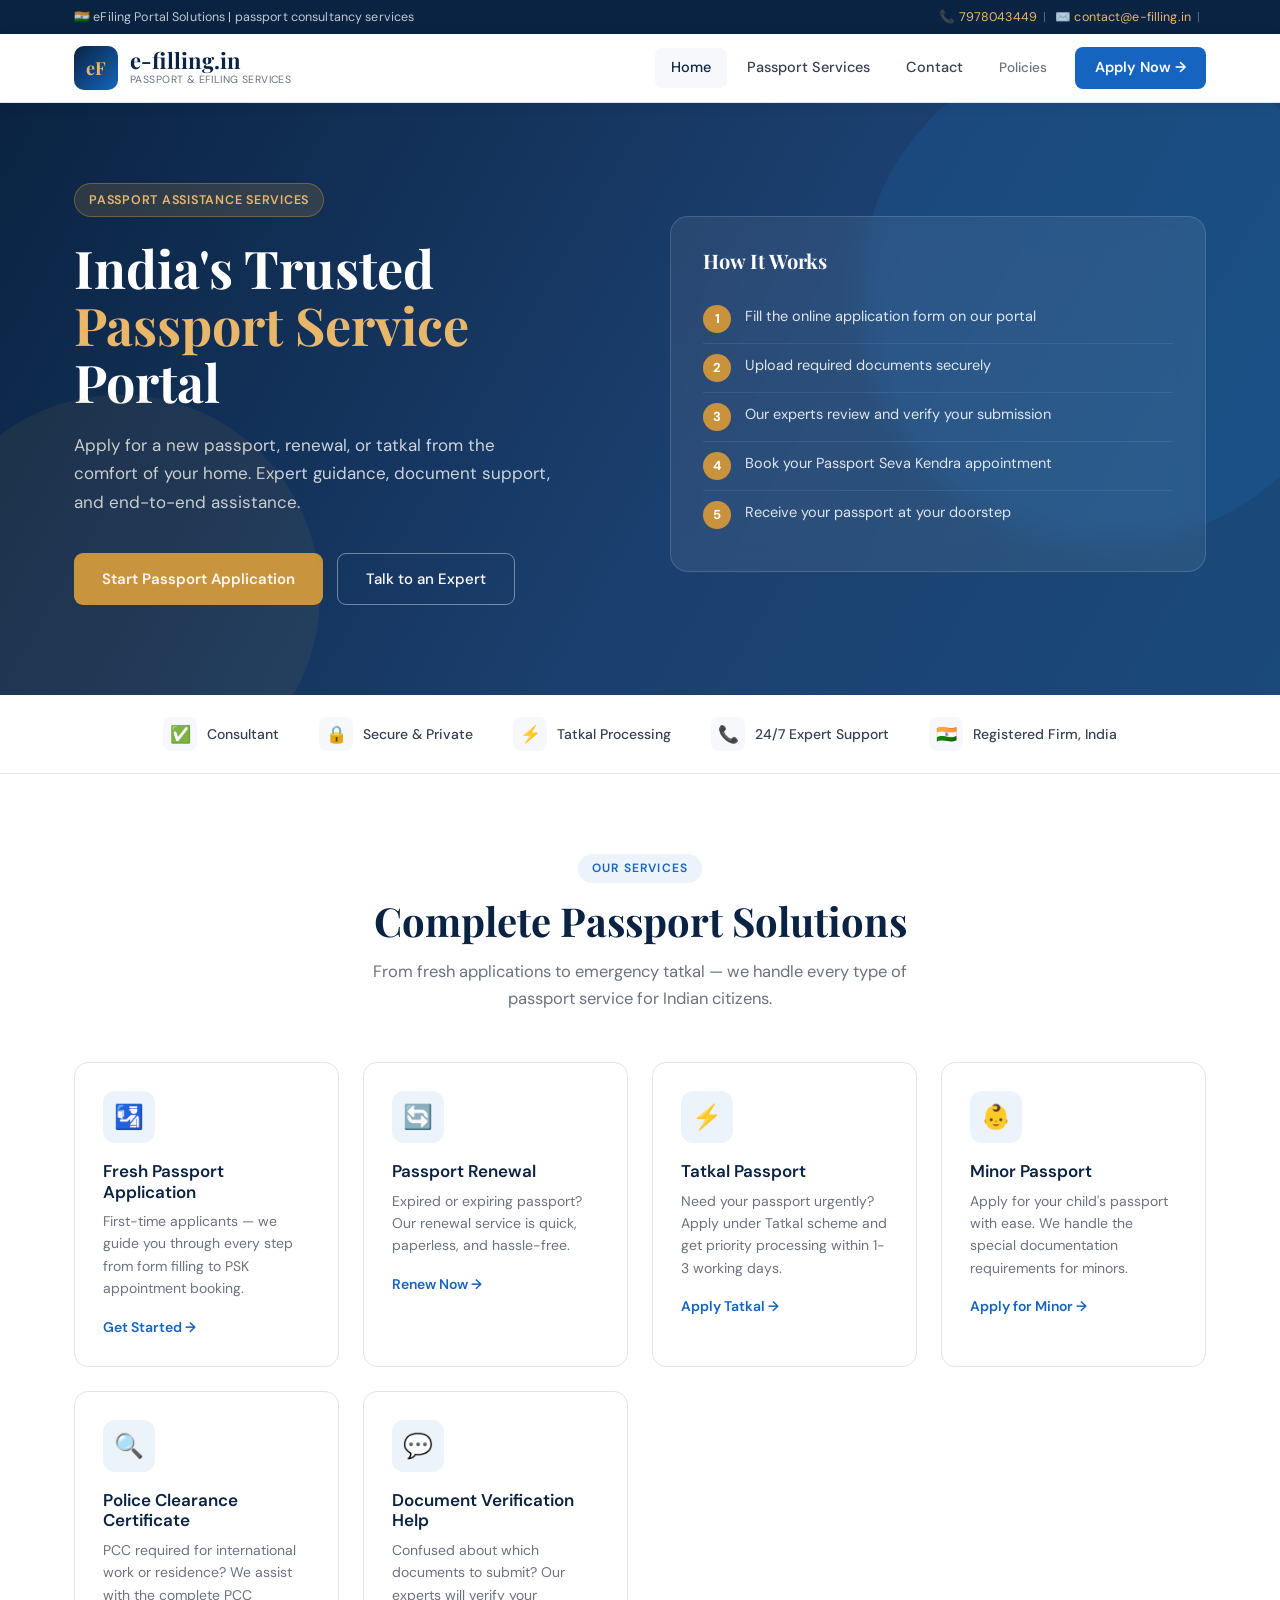
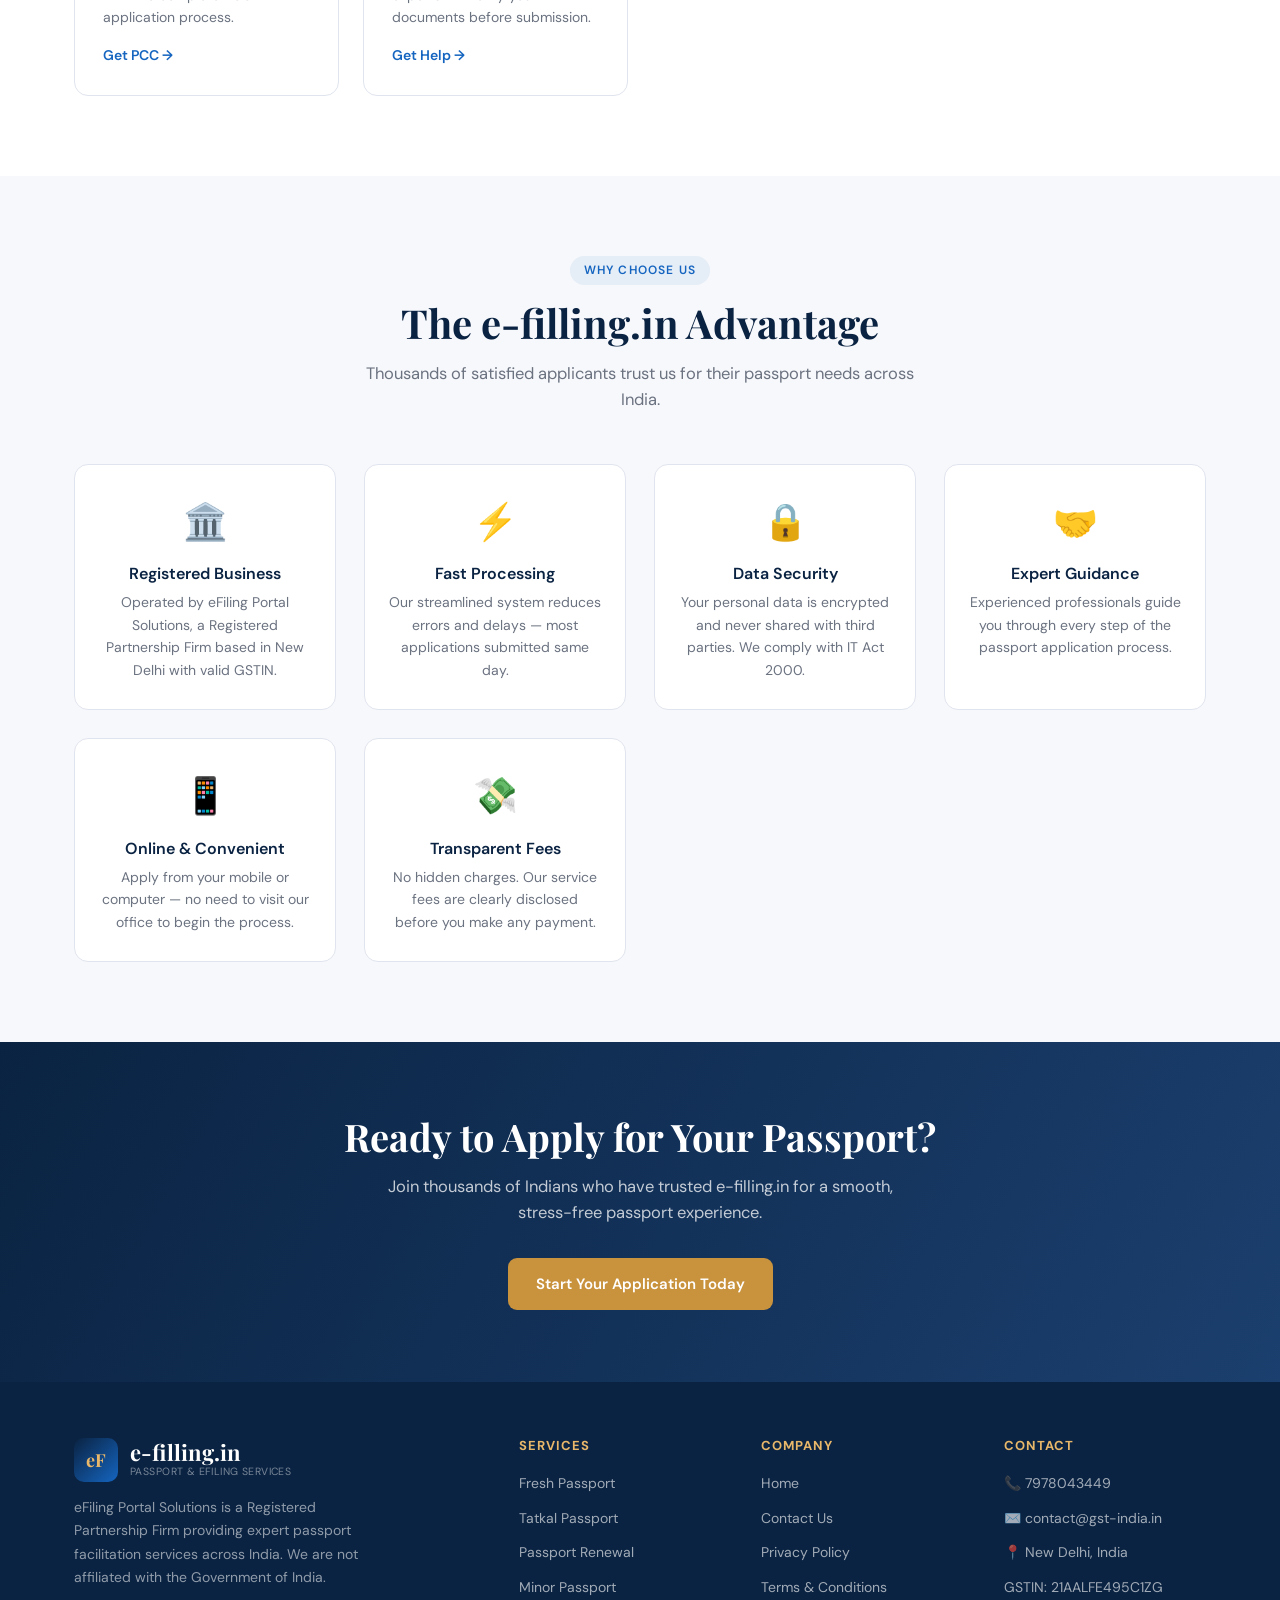
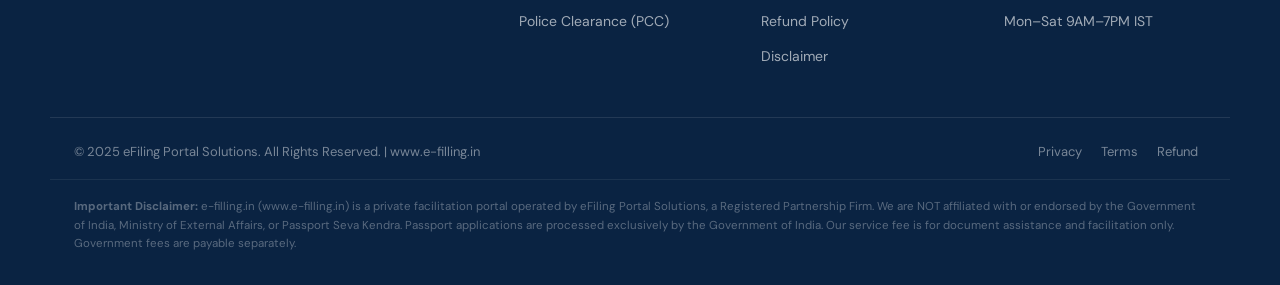
==== commit e192fc9d: "Update fmt.Println message from 'Hello' to 'Goodbye'" ====
--- a/index.html
+++ b/index.html
@@ -3,249 +3,798 @@
 <head>
 <meta charset="UTF-8">
 <meta name="viewport" content="width=device-width, initial-scale=1.0">
-<meta name="description" content="e-filling.in - India's trusted online form filling assistance portal. Expert help for Passport applications, GST registration, GST return filing, and more. Operated by eFiling Portal Solutions, New Delhi.">
-<meta name="keywords" content="passport apply online India, GST registration online, GST return filing, tatkal passport, passport renewal, GST filing assistance, efiling portal, form filling service India">
+<meta name="description" content="e-filling.in - India's trusted online Passport Service portal. Apply for new passport, renewal, tatkal, and more. Fast, easy, and government-compliant.">
+<meta name="keywords" content="passport apply online, passport renewal India, tatkal passport, passport agent Delhi, efiling passport, passport service India">
 <meta name="robots" content="index, follow">
-<title>eFilling.in | Passport & GST Form Filling Assistance | eFiling Portal Solutions</title>
+<title>e-filling.in | Passport Services India - Apply Online | eFiling Portal Solutions</title>
+
+<!-- Google Fonts -->
 <link rel="preconnect" href="https://fonts.googleapis.com">
 <link rel="preconnect" href="https://fonts.gstatic.com" crossorigin>
 <link href="https://fonts.googleapis.com/css2?family=Playfair+Display:wght@600;700&family=DM+Sans:wght@300;400;500;600&display=swap" rel="stylesheet">
-<!-- Google tag — Replace G-XXXXXXXXXX with your Measurement ID -->
+
+<!-- Google tag (gtag.js) placeholder for Google Ads -->
+<!-- Replace G-XXXXXXXXXX with your actual Google Tag ID -->
 <script async src="https://www.googletagmanager.com/gtag/js?id=G-XXXXXXXXXX"></script>
-<script>window.dataLayer=window.dataLayer||[];function gtag(){dataLayer.push(arguments);}gtag('js',new Date());gtag('config','G-XXXXXXXXXX');</script>
+<script>
+  window.dataLayer = window.dataLayer || [];
+  function gtag(){dataLayer.push(arguments);}
+  gtag('js', new Date());
+  gtag('config', 'G-XXXXXXXXXX');
+</script>
+
 <style>
-:root{--navy:#0a2342;--navy-mid:#1b3f6e;--blue:#1565c0;--blue-light:#1e88e5;--green:#1a6b3c;--green-mid:#217a47;--green-light:#27ae60;--gold:#c9933e;--gold-light:#e8b76a;--white:#ffffff;--off-white:#f7f8fb;--gray-100:#f1f3f7;--gray-200:#e0e4ee;--gray-500:#6b7280;--gray-700:#374151;--text:#1a1f2e;--shadow:0 4px 24px rgba(10,35,66,0.09);--shadow-md:0 8px 40px rgba(10,35,66,0.13);}
-*{margin:0;padding:0;box-sizing:border-box;}
-body{font-family:'DM Sans',sans-serif;color:var(--text);background:var(--white);line-height:1.6;}
-h1,h2,h3,h4{font-family:'Playfair Display',serif;line-height:1.2;}
-a{text-decoration:none;color:inherit;}
-.container{max-width:1180px;margin:0 auto;padding:0 24px;}
-
-/* TOP BAR */
-.topbar{background:var(--navy);color:rgba(255,255,255,0.72);font-size:12.5px;padding:7px 0;}
-.topbar-inner{max-width:1180px;margin:0 auto;padding:0 24px;display:flex;justify-content:space-between;align-items:center;gap:12px;flex-wrap:wrap;}
-.topbar a{color:var(--gold-light);}
-.topbar span{margin:0 6px;opacity:0.35;}
-
-/* HEADER */
-header{background:var(--white);border-bottom:1px solid var(--gray-200);position:sticky;top:0;z-index:200;box-shadow:0 2px 12px rgba(10,35,66,0.07);}
-.header-inner{max-width:1180px;margin:0 auto;padding:0 24px;display:flex;align-items:center;justify-content:space-between;height:68px;}
-.logo{display:flex;align-items:center;gap:12px;cursor:pointer;}
-.logo-icon{width:44px;height:44px;background:linear-gradient(135deg,var(--navy) 0%,var(--blue) 100%);border-radius:10px;display:flex;align-items:center;justify-content:center;color:var(--gold-light);font-weight:700;font-size:18px;font-family:'Playfair Display',serif;flex-shrink:0;}
-.logo-text .brand{font-size:22px;font-weight:700;font-family:'Playfair Display',serif;color:var(--navy);line-height:1.1;}
-.logo-text .tagline{font-size:10.5px;color:var(--gray-500);font-weight:400;letter-spacing:0.04em;text-transform:uppercase;}
-nav{display:flex;align-items:center;gap:2px;}
-nav a{padding:8px 13px;font-size:14px;font-weight:500;color:var(--gray-700);border-radius:7px;transition:all 0.15s;white-space:nowrap;}
-nav a:hover,nav a.active{background:var(--off-white);color:var(--navy);}
-.nav-cta{background:var(--blue)!important;color:var(--white)!important;padding:9px 17px!important;border-radius:8px!important;font-weight:600!important;margin-left:8px;}
-.nav-cta:hover{background:var(--navy-mid)!important;}
-.hamburger{display:none;flex-direction:column;gap:5px;background:none;border:none;cursor:pointer;padding:6px;}
-.hamburger span{display:block;width:22px;height:2px;background:var(--navy);border-radius:2px;}
-.mobile-nav{display:none;flex-direction:column;gap:4px;background:var(--white);border-bottom:1px solid var(--gray-200);padding:12px 24px 16px;}
-.mobile-nav a{padding:10px 14px;font-size:15px;font-weight:500;color:var(--gray-700);border-radius:8px;border:1px solid var(--gray-100);}
-.mobile-nav a.active,.mobile-nav a:hover{background:var(--off-white);color:var(--navy);}
-.mobile-nav .mnav-cta{background:var(--blue);color:var(--white);border-color:var(--blue);}
-
-/* PAGES */
-.page{display:none;}.page.active{display:block;}
-
-/* SHARED */
-.section{padding:76px 0;}.section-alt{background:var(--off-white);}
-.section-header{text-align:center;margin-bottom:48px;}
-.section-label{display:inline-block;font-size:11.5px;font-weight:600;letter-spacing:0.1em;text-transform:uppercase;color:var(--blue);background:rgba(21,101,192,0.09);padding:5px 13px;border-radius:100px;margin-bottom:12px;}
-.section-label.green{color:var(--green);background:rgba(26,107,60,0.09);}
-.section-header h2{font-size:clamp(25px,3.5vw,37px);color:var(--navy);margin-bottom:11px;}
-.section-header p{font-size:15.5px;color:var(--gray-500);max-width:560px;margin:0 auto;}
-.btn-primary{background:var(--gold);color:var(--white);padding:13px 25px;border-radius:9px;font-size:15px;font-weight:600;cursor:pointer;border:none;transition:all 0.18s;display:inline-block;}
-.btn-primary:hover{background:var(--gold-light);color:var(--navy);transform:translateY(-1px);}
-.btn-blue{background:var(--blue);color:var(--white);padding:13px 25px;border-radius:9px;font-size:15px;font-weight:600;cursor:pointer;border:none;transition:all 0.18s;display:inline-block;}
-.btn-blue:hover{background:var(--navy-mid);}
-.btn-green{background:var(--green);color:var(--white);padding:13px 25px;border-radius:9px;font-size:15px;font-weight:600;cursor:pointer;border:none;transition:all 0.18s;display:inline-block;}
-.btn-green:hover{background:var(--green-mid);}
-.btn-outline{background:transparent;color:var(--white);padding:12px 25px;border-radius:9px;font-size:15px;font-weight:500;cursor:pointer;border:1.5px solid rgba(255,255,255,0.38);transition:all 0.18s;display:inline-block;}
-.btn-outline:hover{border-color:var(--white);background:rgba(255,255,255,0.08);}
-.page-hero{background:linear-gradient(120deg,var(--navy) 0%,var(--navy-mid) 100%);color:var(--white);padding:56px 0;text-align:center;}
-.page-hero h1{font-size:clamp(27px,4vw,41px);color:var(--white);margin-bottom:11px;}
-.page-hero p{font-size:15.5px;color:rgba(255,255,255,0.73);max-width:580px;margin:0 auto;}
-.breadcrumb{font-size:13px;color:rgba(255,255,255,0.5);margin-bottom:13px;}
-.breadcrumb span{color:var(--gold-light);}
-.ad-strip{background:#f9fafb;text-align:center;padding:8px 24px;border-bottom:1px solid var(--gray-200);font-size:11px;color:#adb5bd;letter-spacing:0.04em;min-height:96px;display:flex;align-items:center;justify-content:center;flex-direction:column;gap:4px;}
-.ad-strip strong{font-size:11.5px;color:#9ca3af;}
-.cta-banner{background:linear-gradient(120deg,var(--navy) 0%,var(--navy-mid) 100%);padding:64px 0;text-align:center;color:var(--white);}
-.cta-banner h2{font-size:clamp(23px,3vw,35px);margin-bottom:11px;color:var(--white);}
-.cta-banner p{font-size:15.5px;color:rgba(255,255,255,0.72);margin-bottom:28px;max-width:500px;margin-left:auto;margin-right:auto;}
-.cta-btns{display:flex;gap:13px;justify-content:center;flex-wrap:wrap;}
-.trust-strip{background:var(--white);border-bottom:1px solid var(--gray-200);padding:18px 0;}
-.trust-items{max-width:1180px;margin:0 auto;padding:0 24px;display:flex;gap:30px;align-items:center;justify-content:center;flex-wrap:wrap;}
-.trust-item{display:flex;align-items:center;gap:9px;font-size:13px;font-weight:500;color:var(--gray-700);}
-.trust-icon{width:31px;height:31px;background:var(--off-white);border-radius:7px;display:flex;align-items:center;justify-content:center;font-size:15px;}
-.disclaimer-box{background:#fef9ec;border:1px solid #f5d98a;border-radius:12px;padding:17px 21px;}
-.disclaimer-box p{font-size:13px;color:#78350f;line-height:1.65;margin-top:5px;}
-
-/* HOME HERO */
-.home-hero{background:linear-gradient(120deg,var(--navy) 0%,var(--navy-mid) 55%,#1a4a7a 100%);color:var(--white);padding:80px 0 86px;position:relative;overflow:hidden;}
-.home-hero::before{content:'';position:absolute;top:-60px;right:-80px;width:500px;height:500px;border-radius:50%;background:rgba(26,136,229,0.1);pointer-events:none;}
-.home-hero::after{content:'';position:absolute;bottom:-100px;left:-80px;width:400px;height:400px;border-radius:50%;background:rgba(201,147,62,0.07);pointer-events:none;}
-.home-hero-inner{max-width:1180px;margin:0 auto;padding:0 24px;display:grid;grid-template-columns:1fr 1fr;gap:52px;align-items:center;}
-.hero-badge{display:inline-flex;align-items:center;gap:8px;background:rgba(201,147,62,0.16);border:1px solid rgba(201,147,62,0.38);color:var(--gold-light);font-size:12px;font-weight:600;letter-spacing:0.06em;text-transform:uppercase;padding:6px 14px;border-radius:100px;margin-bottom:19px;}
-.home-hero h1{font-size:clamp(33px,4.5vw,49px);font-weight:700;color:var(--white);margin-bottom:17px;}
-.home-hero h1 span{color:var(--gold-light);}
-.hero-desc{font-size:16px;color:rgba(255,255,255,0.76);margin-bottom:32px;line-height:1.72;max-width:480px;}
-.hero-btns{display:flex;gap:13px;flex-wrap:wrap;}
-.hero-card{background:rgba(255,255,255,0.07);border:1px solid rgba(255,255,255,0.13);border-radius:18px;padding:26px 26px 22px;backdrop-filter:blur(10px);}
-.hero-card h3{color:var(--white);font-size:16.5px;margin-bottom:18px;font-family:'Playfair Display',serif;}
-.hsc-item{display:flex;align-items:center;gap:13px;padding:13px 0;border-bottom:1px solid rgba(255,255,255,0.08);cursor:pointer;transition:opacity 0.15s;}
-.hsc-item:hover{opacity:0.8;}.hsc-item:last-child{border:none;padding-bottom:0;}
-.hsc-icon{width:38px;height:38px;border-radius:9px;display:flex;align-items:center;justify-content:center;font-size:19px;flex-shrink:0;}
-.hsc-icon.p{background:rgba(21,101,192,0.25);}.hsc-icon.g{background:rgba(26,107,60,0.3);}.hsc-icon.c{background:rgba(201,147,62,0.22);}
-.hsc-t{font-size:14px;font-weight:600;color:var(--white);}
-.hsc-s{font-size:12px;color:rgba(255,255,255,0.55);margin-top:2px;}
-.hsc-arrow{margin-left:auto;color:rgba(255,255,255,0.35);font-size:15px;}
-
-/* SERVICE CATEGORY CARDS */
-.service-cats{display:grid;grid-template-columns:1fr 1fr;gap:26px;}
-.cat-card{border-radius:18px;overflow:hidden;border:1px solid var(--gray-200);transition:all 0.2s;cursor:pointer;}
-.cat-card:hover{box-shadow:var(--shadow-md);transform:translateY(-3px);}
-.cat-header{padding:30px 26px 26px;color:var(--white);}
-.cat-header.p{background:linear-gradient(135deg,var(--navy) 0%,var(--navy-mid) 100%);}
-.cat-header.g{background:linear-gradient(135deg,var(--green) 0%,var(--green-mid) 100%);}
-.cat-header-icon{font-size:36px;margin-bottom:14px;}
-.cat-header h3{font-size:21px;color:var(--white);margin-bottom:7px;}
-.cat-header p{font-size:13.5px;color:rgba(255,255,255,0.72);line-height:1.6;}
-.cat-body{background:var(--white);padding:20px 26px;}
-.cat-mini{list-style:none;}
-.cat-mini li{display:flex;align-items:center;gap:9px;font-size:13.5px;color:var(--gray-700);padding:7px 0;border-bottom:1px solid var(--gray-100);}
-.cat-mini li:last-child{border:none;}
-.cat-mini li::before{content:'→';font-weight:700;font-size:13px;}
-.cat-mini.p li::before{color:var(--blue);}.cat-mini.g li::before{color:var(--green);}
-.cat-cta{display:flex;align-items:center;justify-content:space-between;margin-top:16px;}
-.cat-link{font-size:14px;font-weight:700;}.cat-link.p{color:var(--blue);}.cat-link.g{color:var(--green);}
-
-/* HOW IT WORKS */
-.steps-grid{display:grid;grid-template-columns:repeat(auto-fit,minmax(175px,1fr));gap:26px;}
-.how-step{text-align:center;}
-.how-num{width:50px;height:50px;background:var(--navy);color:var(--gold-light);border-radius:50%;display:flex;align-items:center;justify-content:center;font-size:20px;font-weight:700;font-family:'Playfair Display',serif;margin:0 auto 14px;}
-.how-step h3{font-size:14.5px;font-weight:600;color:var(--navy);margin-bottom:6px;font-family:'DM Sans',sans-serif;}
-.how-step p{font-size:13px;color:var(--gray-500);}
-
-/* FEATURES */
-.features-grid{display:grid;grid-template-columns:repeat(auto-fit,minmax(205px,1fr));gap:22px;}
-.feature-card{background:var(--white);border:1px solid var(--gray-200);border-radius:13px;padding:22px 20px;text-align:center;}
-.feature-icon{font-size:32px;margin-bottom:11px;}
-.feature-card h3{font-size:15px;font-weight:600;color:var(--navy);margin-bottom:6px;font-family:'DM Sans',sans-serif;}
-.feature-card p{font-size:13px;color:var(--gray-500);line-height:1.6;}
-
-/* PASSPORT */
-.passport-types{display:grid;grid-template-columns:repeat(auto-fit,minmax(275px,1fr));gap:21px;margin-bottom:42px;}
-.passport-card{background:var(--white);border:1px solid var(--gray-200);border-radius:13px;overflow:hidden;transition:all 0.2s;}
-.passport-card:hover{box-shadow:var(--shadow-md);border-color:var(--blue-light);transform:translateY(-2px);}
-.pc-header{background:var(--navy);color:var(--white);padding:17px 21px;display:flex;align-items:center;gap:12px;}
-.pc-header.tk{background:linear-gradient(120deg,#8B0000,#C62828);}
-.pc-header.rn{background:linear-gradient(120deg,#004D40,#00796B);}
-.pc-header.mn{background:linear-gradient(120deg,#1B5E20,#388E3C);}
-.pc-header.pl{background:linear-gradient(120deg,#1A237E,#283593);}
-.pc-icon{font-size:24px;}.pc-title{font-size:15.5px;font-weight:600;font-family:'DM Sans',sans-serif;}
-.pc-sub{font-size:11.5px;opacity:0.72;margin-top:2px;}
-.pc-body{padding:19px 21px;}
-.pc-body p{font-size:13px;color:var(--gray-500);margin-bottom:11px;line-height:1.6;}
-.doc-list{list-style:none;margin-bottom:14px;}
-.doc-list li{font-size:12.5px;color:var(--gray-700);padding:5px 0;display:flex;align-items:flex-start;gap:7px;border-bottom:1px solid var(--gray-100);}
-.doc-list li:last-child{border:none;}
-.doc-list li::before{content:'✓';color:#16a34a;font-weight:700;flex-shrink:0;}
-.tag{display:inline-block;font-size:11px;font-weight:600;padding:3px 9px;border-radius:5px;margin-bottom:10px;}
-.tag-blue{background:rgba(21,101,192,0.1);color:var(--blue);}.tag-red{background:rgba(198,40,40,0.1);color:#C62828;}.tag-green{background:rgba(22,163,74,0.1);color:#16a34a;}
-.svc-link{font-size:13px;font-weight:700;color:var(--blue);}
-.fee-table{width:100%;border-collapse:collapse;font-size:13.5px;background:var(--white);border-radius:11px;overflow:hidden;border:1px solid var(--gray-200);margin-bottom:12px;}
-.fee-table th{background:var(--navy);color:var(--white);padding:12px 17px;text-align:left;font-weight:600;font-size:13px;}
-.fee-table td{padding:11px 17px;border-bottom:1px solid var(--gray-100);color:var(--gray-700);}
-.fee-table tr:last-child td{border:none;}.fee-table tr:nth-child(even) td{background:var(--off-white);}
-
-/* GST */
-.gst-services-grid{display:grid;grid-template-columns:repeat(auto-fit,minmax(275px,1fr));gap:21px;margin-bottom:42px;}
-.gst-card{background:var(--white);border:1px solid var(--gray-200);border-radius:13px;overflow:hidden;transition:all 0.2s;}
-.gst-card:hover{box-shadow:var(--shadow-md);border-color:var(--green-light);transform:translateY(-2px);}
-.gc-header{background:linear-gradient(120deg,var(--green) 0%,var(--green-mid) 100%);color:var(--white);padding:17px 21px;display:flex;align-items:center;gap:12px;}
-.gc-header.filing{background:linear-gradient(120deg,#1A237E,#283593);}
-.gc-header.amend{background:linear-gradient(120deg,#E65100,#F57C00);}
-.gc-header.lut{background:linear-gradient(120deg,#4A148C,#7B1FA2);}
-.gc-header.notice{background:linear-gradient(120deg,#B71C1C,#E53935);}
-.gc-header.cancel{background:linear-gradient(120deg,#37474F,#546E7A);}
-.gc-icon{font-size:24px;}.gc-title{font-size:15.5px;font-weight:600;font-family:'DM Sans',sans-serif;}
-.gc-sub{font-size:11.5px;opacity:0.72;margin-top:2px;}
-.gc-body{padding:19px 21px;}
-.gc-body p{font-size:13px;color:var(--gray-500);margin-bottom:11px;line-height:1.6;}
-.gc-tag{display:inline-block;font-size:11px;font-weight:600;padding:3px 9px;border-radius:5px;margin-bottom:10px;background:rgba(26,107,60,0.1);color:var(--green);}
-.gc-link{font-size:13px;font-weight:700;color:var(--green);}
-.gst-table{width:100%;border-collapse:collapse;font-size:13.5px;background:var(--white);border-radius:11px;overflow:hidden;border:1px solid var(--gray-200);margin-bottom:12px;}
-.gst-table th{background:var(--green);color:var(--white);padding:12px 17px;text-align:left;font-weight:600;font-size:13px;}
-.gst-table td{padding:11px 17px;border-bottom:1px solid var(--gray-100);color:var(--gray-700);}
-.gst-table tr:last-child td{border:none;}.gst-table tr:nth-child(even) td{background:var(--off-white);}
-
-/* FAQ */
-.faq-list{max-width:820px;margin:0 auto;}
-.faq-item{border:1px solid var(--gray-200);border-radius:11px;margin-bottom:9px;overflow:hidden;}
-.faq-q{padding:15px 19px;font-size:14px;font-weight:600;color:var(--navy);cursor:pointer;display:flex;justify-content:space-between;align-items:center;background:var(--white);transition:background 0.15s;}
-.faq-q:hover{background:var(--off-white);}
-.faq-q .ar{font-size:15px;transition:transform 0.2s;flex-shrink:0;margin-left:10px;}
-.faq-item.open .ar{transform:rotate(180deg);}
-.faq-a{max-height:0;overflow:hidden;transition:max-height 0.3s ease;}
-.faq-item.open .faq-a{max-height:400px;}
-.faq-a-inner{padding:13px 19px 15px;font-size:13.5px;color:var(--gray-500);line-height:1.7;border-top:1px solid var(--gray-100);}
-
-/* CONTACT */
-.contact-grid{display:grid;grid-template-columns:1fr 1.5fr;gap:40px;align-items:start;}
-.contact-info-card{background:var(--navy);color:var(--white);border-radius:15px;padding:32px 28px;}
-.contact-info-card h2{color:var(--white);font-size:23px;margin-bottom:7px;}
-.contact-info-card > p{color:rgba(255,255,255,0.64);font-size:13.5px;margin-bottom:26px;line-height:1.65;}
-.c-item{display:flex;align-items:flex-start;gap:12px;margin-bottom:20px;}
-.c-icon{width:37px;height:37px;background:rgba(255,255,255,0.1);border-radius:8px;display:flex;align-items:center;justify-content:center;font-size:16px;flex-shrink:0;}
-.c-text .label{font-size:11px;color:rgba(255,255,255,0.5);text-transform:uppercase;letter-spacing:0.06em;margin-bottom:2px;}
-.c-text .value{font-size:14px;color:var(--white);font-weight:500;}
-.c-text .value a{color:var(--gold-light);}
-.gstin-badge{margin-top:22px;padding-top:20px;border-top:1px solid rgba(255,255,255,0.12);font-size:12px;color:rgba(255,255,255,0.48);line-height:1.8;}
-.gstin-badge span{color:rgba(255,255,255,0.82);}
-.contact-form-card{background:var(--white);border:1px solid var(--gray-200);border-radius:15px;padding:32px 28px;}
-.contact-form-card h2{font-size:21px;color:var(--navy);margin-bottom:5px;}
-.contact-form-card > p{font-size:13.5px;color:var(--gray-500);margin-bottom:24px;}
-.form-group{margin-bottom:16px;}
-.form-group label{display:block;font-size:12.5px;font-weight:600;color:var(--gray-700);margin-bottom:5px;}
-.form-group input,.form-group select,.form-group textarea{width:100%;padding:10px 13px;border:1.5px solid var(--gray-200);border-radius:8px;font-size:13.5px;font-family:'DM Sans',sans-serif;color:var(--text);background:var(--off-white);transition:border-color 0.18s,background 0.18s;outline:none;}
-.form-group input:focus,.form-group select:focus,.form-group textarea:focus{border-color:var(--blue);background:var(--white);}
-.form-group textarea{resize:vertical;min-height:96px;}
-.form-row{display:grid;grid-template-columns:1fr 1fr;gap:13px;}
-.submit-btn{width:100%;background:var(--navy);color:var(--white);padding:13px;border:none;border-radius:9px;font-size:14.5px;font-weight:600;font-family:'DM Sans',sans-serif;cursor:pointer;transition:background 0.18s;}
-.submit-btn:hover{background:var(--blue);}
-.form-success{display:none;background:rgba(22,163,74,0.08);border:1px solid rgba(22,163,74,0.3);border-radius:9px;padding:14px 18px;text-align:center;color:#16a34a;font-weight:500;font-size:14px;margin-top:13px;}
-
-/* POLICY */
-.policy-nav{position:sticky;top:68px;background:var(--white);border-bottom:1px solid var(--gray-200);padding:11px 0;z-index:50;}
-.policy-nav-inner{max-width:1180px;margin:0 auto;padding:0 24px;display:flex;gap:5px;overflow-x:auto;-webkit-overflow-scrolling:touch;}
-.policy-tab{padding:6px 14px;border-radius:7px;font-size:13px;font-weight:500;white-space:nowrap;cursor:pointer;color:var(--gray-700);border:1px solid transparent;transition:all 0.15s;}
-.policy-tab:hover{background:var(--off-white);}.policy-tab.active{background:var(--navy);color:var(--white);}
-.policy-section{display:none;}.policy-section.active{display:block;}
-.policy-content{max-width:820px;margin:0 auto;padding:46px 24px;}
-.policy-content h1{font-size:31px;color:var(--navy);margin-bottom:7px;}
-.policy-content .upd{font-size:12.5px;color:var(--gray-500);margin-bottom:30px;}
-.policy-content h2{font-size:18px;color:var(--navy);margin:26px 0 9px;font-family:'DM Sans',sans-serif;font-weight:700;}
-.policy-content p{font-size:14px;color:#4B5563;line-height:1.78;margin-bottom:11px;}
-.policy-content ul{padding-left:19px;margin-bottom:11px;}
-.policy-content ul li{font-size:14px;color:#4B5563;line-height:1.78;margin-bottom:4px;}
-
-/* FOOTER */
-footer{background:var(--navy);color:rgba(255,255,255,0.67);padding:50px 0 26px;}
-.footer-grid{max-width:1180px;margin:0 auto;padding:0 24px;display:grid;grid-template-columns:2fr 1fr 1fr 1fr;gap:34px;margin-bottom:34px;}
-.footer-brand p{font-size:13px;color:rgba(255,255,255,0.5);line-height:1.65;margin-top:13px;max-width:290px;}
-.footer-col h4{font-size:12px;font-weight:700;letter-spacing:0.08em;text-transform:uppercase;color:var(--gold-light);margin-bottom:13px;font-family:'DM Sans',sans-serif;}
-.footer-col ul{list-style:none;}
-.footer-col ul li{margin-bottom:7px;}
-.footer-col ul li a{font-size:13px;color:rgba(255,255,255,0.56);transition:color 0.15s;}
-.footer-col ul li a:hover{color:var(--white);}
-.footer-bottom{max-width:1180px;margin:0 auto;padding:20px 24px 0;border-top:1px solid rgba(255,255,255,0.1);display:flex;justify-content:space-between;align-items:center;flex-wrap:wrap;gap:9px;font-size:12px;color:rgba(255,255,255,0.38);}
-.footer-disc{max-width:1180px;margin:14px auto 0;padding:14px 24px 0;border-top:1px solid rgba(255,255,255,0.07);font-size:11px;color:rgba(255,255,255,0.3);line-height:1.65;}
-
-/* RESPONSIVE */
-@media(max-width:900px){.home-hero-inner{grid-template-columns:1fr;gap:30px;}.hero-card{display:none;}.service-cats{grid-template-columns:1fr;}.contact-grid{grid-template-columns:1fr;}.footer-grid{grid-template-columns:1fr 1fr;}}
-@media(max-width:640px){.footer-grid{grid-template-columns:1fr;}.form-row{grid-template-columns:1fr;}nav{display:none;}.hamburger{display:flex;}}
+  :root {
+    --navy: #0a2342;
+    --navy-mid: #1b3f6e;
+    --blue: #1565c0;
+    --blue-light: #1e88e5;
+    --gold: #c9933e;
+    --gold-light: #e8b76a;
+    --white: #ffffff;
+    --off-white: #f7f8fb;
+    --gray-100: #f1f3f7;
+    --gray-200: #e0e4ee;
+    --gray-500: #6b7280;
+    --gray-700: #374151;
+    --gray-900: #111827;
+    --text: #1a1f2e;
+    --radius: 10px;
+    --shadow: 0 4px 24px rgba(10,35,66,0.10);
+    --shadow-md: 0 8px 40px rgba(10,35,66,0.14);
+  }
+
+  * { margin: 0; padding: 0; box-sizing: border-box; }
+
+  body {
+    font-family: 'DM Sans', sans-serif;
+    color: var(--text);
+    background: var(--white);
+    line-height: 1.6;
+  }
+
+  h1, h2, h3, h4 {
+    font-family: 'Playfair Display', serif;
+    line-height: 1.2;
+  }
+
+  a { text-decoration: none; color: inherit; }
+
+  img { max-width: 100%; }
+
+  .container {
+    max-width: 1180px;
+    margin: 0 auto;
+    padding: 0 24px;
+  }
+
+  /* ── TOP BAR ── */
+  .topbar {
+    background: var(--navy);
+    color: rgba(255,255,255,0.75);
+    font-size: 12.5px;
+    padding: 7px 0;
+    letter-spacing: 0.01em;
+  }
+  .topbar-inner {
+    max-width: 1180px;
+    margin: 0 auto;
+    padding: 0 24px;
+    display: flex;
+    justify-content: space-between;
+    align-items: center;
+    gap: 12px;
+    flex-wrap: wrap;
+  }
+  .topbar a { color: var(--gold-light); }
+  .topbar span { margin: 0 6px; opacity: 0.4; }
+
+  /* ── HEADER ── */
+  header {
+    background: var(--white);
+    border-bottom: 1px solid var(--gray-200);
+    position: sticky;
+    top: 0;
+    z-index: 100;
+    box-shadow: 0 2px 12px rgba(10,35,66,0.07);
+  }
+  .header-inner {
+    max-width: 1180px;
+    margin: 0 auto;
+    padding: 0 24px;
+    display: flex;
+    align-items: center;
+    justify-content: space-between;
+    height: 68px;
+  }
+  .logo {
+    display: flex;
+    align-items: center;
+    gap: 12px;
+  }
+  .logo-icon {
+    width: 44px;
+    height: 44px;
+    background: linear-gradient(135deg, var(--navy) 0%, var(--blue) 100%);
+    border-radius: 10px;
+    display: flex;
+    align-items: center;
+    justify-content: center;
+    color: var(--gold-light);
+    font-weight: 700;
+    font-size: 18px;
+    font-family: 'Playfair Display', serif;
+    flex-shrink: 0;
+  }
+  .logo-text .brand { font-size: 22px; font-weight: 700; font-family: 'Playfair Display', serif; color: var(--navy); line-height: 1.1; }
+  .logo-text .tagline { font-size: 10.5px; color: var(--gray-500); font-weight: 400; letter-spacing: 0.04em; text-transform: uppercase; }
+
+  nav { display: flex; align-items: center; gap: 4px; }
+  nav a {
+    padding: 8px 16px;
+    font-size: 14.5px;
+    font-weight: 500;
+    color: var(--gray-700);
+    border-radius: 7px;
+    transition: all 0.18s;
+  }
+  nav a:hover, nav a.active {
+    background: var(--off-white);
+    color: var(--navy);
+  }
+  .nav-cta {
+    background: var(--blue) !important;
+    color: var(--white) !important;
+    padding: 9px 20px !important;
+    border-radius: 8px !important;
+    font-weight: 600 !important;
+    margin-left: 8px;
+    transition: background 0.18s !important;
+  }
+  .nav-cta:hover { background: var(--navy-mid) !important; }
+
+  /* ── PAGE SECTIONS (shown/hidden) ── */
+  .page { display: none; }
+  .page.active { display: block; }
+
+  /* ══════════════════════════════════
+     HOME PAGE
+  ══════════════════════════════════ */
+
+  /* Hero */
+  .hero {
+    background: linear-gradient(120deg, var(--navy) 0%, var(--navy-mid) 55%, #1a4a7a 100%);
+    color: var(--white);
+    padding: 80px 0 90px;
+    position: relative;
+    overflow: hidden;
+  }
+  .hero::before {
+    content: '';
+    position: absolute;
+    top: -60px; right: -80px;
+    width: 500px; height: 500px;
+    border-radius: 50%;
+    background: rgba(26,136,229,0.12);
+    pointer-events: none;
+  }
+  .hero::after {
+    content: '';
+    position: absolute;
+    bottom: -100px; left: -80px;
+    width: 400px; height: 400px;
+    border-radius: 50%;
+    background: rgba(201,147,62,0.08);
+    pointer-events: none;
+  }
+  .hero-inner {
+    max-width: 1180px;
+    margin: 0 auto;
+    padding: 0 24px;
+    display: grid;
+    grid-template-columns: 1fr 1fr;
+    gap: 60px;
+    align-items: center;
+  }
+  .hero-badge {
+    display: inline-flex;
+    align-items: center;
+    gap: 8px;
+    background: rgba(201,147,62,0.18);
+    border: 1px solid rgba(201,147,62,0.4);
+    color: var(--gold-light);
+    font-size: 12.5px;
+    font-weight: 600;
+    letter-spacing: 0.06em;
+    text-transform: uppercase;
+    padding: 6px 14px;
+    border-radius: 100px;
+    margin-bottom: 22px;
+  }
+  .hero h1 {
+    font-size: clamp(36px, 4.5vw, 52px);
+    font-weight: 700;
+    line-height: 1.1;
+    margin-bottom: 20px;
+    color: var(--white);
+  }
+  .hero h1 span { color: var(--gold-light); }
+  .hero p {
+    font-size: 17px;
+    color: rgba(255,255,255,0.78);
+    margin-bottom: 36px;
+    max-width: 480px;
+    line-height: 1.7;
+  }
+  .hero-btns { display: flex; gap: 14px; flex-wrap: wrap; }
+  .btn-primary {
+    background: var(--gold);
+    color: var(--white);
+    padding: 14px 28px;
+    border-radius: 9px;
+    font-size: 15px;
+    font-weight: 600;
+    cursor: pointer;
+    border: none;
+    transition: all 0.18s;
+    display: inline-block;
+  }
+  .btn-primary:hover { background: var(--gold-light); color: var(--navy); transform: translateY(-1px); }
+  .btn-outline {
+    background: transparent;
+    color: var(--white);
+    padding: 13px 28px;
+    border-radius: 9px;
+    font-size: 15px;
+    font-weight: 500;
+    cursor: pointer;
+    border: 1.5px solid rgba(255,255,255,0.4);
+    transition: all 0.18s;
+    display: inline-block;
+  }
+  .btn-outline:hover { border-color: var(--white); background: rgba(255,255,255,0.08); }
+
+  .hero-card {
+    background: rgba(255,255,255,0.07);
+    border: 1px solid rgba(255,255,255,0.14);
+    border-radius: 18px;
+    padding: 32px;
+    backdrop-filter: blur(12px);
+  }
+  .hero-card h3 {
+    color: var(--white);
+    font-size: 20px;
+    margin-bottom: 22px;
+    font-family: 'Playfair Display', serif;
+  }
+  .step-list { list-style: none; }
+  .step-list li {
+    display: flex;
+    align-items: flex-start;
+    gap: 14px;
+    padding: 10px 0;
+    border-bottom: 1px solid rgba(255,255,255,0.08);
+    font-size: 14.5px;
+    color: rgba(255,255,255,0.85);
+  }
+  .step-list li:last-child { border: none; }
+  .step-num {
+    width: 28px; height: 28px;
+    background: var(--gold);
+    color: var(--white);
+    border-radius: 50%;
+    display: flex; align-items: center; justify-content: center;
+    font-size: 13px; font-weight: 700;
+    flex-shrink: 0;
+  }
+
+  /* Trust strip */
+  .trust-strip {
+    background: var(--white);
+    border-bottom: 1px solid var(--gray-200);
+    padding: 22px 0;
+  }
+  .trust-items {
+    max-width: 1180px;
+    margin: 0 auto;
+    padding: 0 24px;
+    display: flex;
+    gap: 40px;
+    align-items: center;
+    justify-content: center;
+    flex-wrap: wrap;
+  }
+  .trust-item {
+    display: flex;
+    align-items: center;
+    gap: 10px;
+    font-size: 14px;
+    font-weight: 500;
+    color: var(--gray-700);
+  }
+  .trust-icon {
+    width: 34px; height: 34px;
+    background: var(--off-white);
+    border-radius: 8px;
+    display: flex; align-items: center; justify-content: center;
+    font-size: 17px;
+  }
+
+  /* Services */
+  .section {
+    padding: 80px 0;
+  }
+  .section-alt { background: var(--off-white); }
+  .section-header {
+    text-align: center;
+    margin-bottom: 50px;
+  }
+  .section-label {
+    display: inline-block;
+    font-size: 12px;
+    font-weight: 600;
+    letter-spacing: 0.1em;
+    text-transform: uppercase;
+    color: var(--blue);
+    background: rgba(21,101,192,0.08);
+    padding: 5px 14px;
+    border-radius: 100px;
+    margin-bottom: 14px;
+  }
+  .section-header h2 {
+    font-size: clamp(28px, 3.5vw, 40px);
+    color: var(--navy);
+    margin-bottom: 14px;
+  }
+  .section-header p {
+    font-size: 16.5px;
+    color: var(--gray-500);
+    max-width: 560px;
+    margin: 0 auto;
+  }
+
+  .services-grid {
+    display: grid;
+    grid-template-columns: repeat(auto-fit, minmax(260px, 1fr));
+    gap: 24px;
+  }
+  .service-card {
+    background: var(--white);
+    border: 1px solid var(--gray-200);
+    border-radius: 14px;
+    padding: 28px;
+    transition: all 0.2s;
+    cursor: pointer;
+  }
+  .service-card:hover {
+    border-color: var(--blue-light);
+    box-shadow: var(--shadow-md);
+    transform: translateY(-3px);
+  }
+  .service-icon {
+    width: 52px; height: 52px;
+    background: rgba(21,101,192,0.08);
+    border-radius: 12px;
+    display: flex; align-items: center; justify-content: center;
+    font-size: 24px;
+    margin-bottom: 18px;
+  }
+  .service-card h3 { font-size: 17px; color: var(--navy); margin-bottom: 8px; font-family: 'DM Sans', sans-serif; font-weight: 600; }
+  .service-card p { font-size: 14px; color: var(--gray-500); line-height: 1.6; margin-bottom: 16px; }
+  .service-link { font-size: 14px; font-weight: 600; color: var(--blue); }
+
+  /* How it works */
+  .steps-grid {
+    display: grid;
+    grid-template-columns: repeat(auto-fit, minmax(200px, 1fr));
+    gap: 32px;
+    counter-reset: step-counter;
+  }
+  .how-step { text-align: center; position: relative; }
+  .how-step-num {
+    width: 56px; height: 56px;
+    background: var(--navy);
+    color: var(--gold-light);
+    border-radius: 50%;
+    display: flex; align-items: center; justify-content: center;
+    font-size: 22px;
+    font-weight: 700;
+    font-family: 'Playfair Display', serif;
+    margin: 0 auto 18px;
+  }
+  .how-step h3 { font-size: 16px; color: var(--navy); margin-bottom: 8px; font-family: 'DM Sans', sans-serif; font-weight: 600; }
+  .how-step p { font-size: 14px; color: var(--gray-500); }
+
+  /* Why choose us */
+  .features-grid {
+    display: grid;
+    grid-template-columns: repeat(auto-fit, minmax(220px, 1fr));
+    gap: 28px;
+  }
+  .feature-card {
+    background: var(--white);
+    border-radius: 14px;
+    padding: 28px 24px;
+    text-align: center;
+    border: 1px solid var(--gray-200);
+  }
+  .feature-icon { font-size: 36px; margin-bottom: 14px; }
+  .feature-card h3 { font-size: 16px; font-weight: 600; color: var(--navy); margin-bottom: 8px; font-family: 'DM Sans', sans-serif; }
+  .feature-card p { font-size: 14px; color: var(--gray-500); line-height: 1.6; }
+
+  /* CTA banner */
+  .cta-banner {
+    background: linear-gradient(120deg, var(--navy) 0%, var(--navy-mid) 100%);
+    padding: 72px 0;
+    text-align: center;
+    color: var(--white);
+  }
+  .cta-banner h2 { font-size: clamp(26px, 3vw, 38px); margin-bottom: 14px; color: var(--white); }
+  .cta-banner p { font-size: 16.5px; color: rgba(255,255,255,0.75); margin-bottom: 32px; max-width: 520px; margin-left: auto; margin-right: auto; }
+
+  /* ══════════════════════════════════
+     PASSPORT PAGE
+  ══════════════════════════════════ */
+  .page-hero {
+    background: linear-gradient(120deg, var(--navy) 0%, var(--navy-mid) 100%);
+    color: var(--white);
+    padding: 60px 0;
+    text-align: center;
+  }
+  .page-hero h1 { font-size: clamp(30px, 4vw, 44px); color: var(--white); margin-bottom: 14px; }
+  .page-hero p { font-size: 16.5px; color: rgba(255,255,255,0.75); max-width: 580px; margin: 0 auto; }
+
+  .breadcrumb {
+    font-size: 13px;
+    color: rgba(255,255,255,0.55);
+    margin-bottom: 16px;
+  }
+  .breadcrumb span { color: var(--gold-light); }
+
+  .passport-types {
+    display: grid;
+    grid-template-columns: repeat(auto-fit, minmax(280px, 1fr));
+    gap: 24px;
+    margin-bottom: 48px;
+  }
+  .passport-card {
+    background: var(--white);
+    border: 1px solid var(--gray-200);
+    border-radius: 14px;
+    overflow: hidden;
+    transition: all 0.2s;
+  }
+  .passport-card:hover {
+    box-shadow: var(--shadow-md);
+    border-color: var(--blue-light);
+    transform: translateY(-2px);
+  }
+  .passport-card-header {
+    background: var(--navy);
+    color: var(--white);
+    padding: 20px 24px;
+    display: flex;
+    align-items: center;
+    gap: 14px;
+  }
+  .passport-card-header.tatkal { background: linear-gradient(120deg, #8B0000, #C62828); }
+  .passport-card-header.minor { background: linear-gradient(120deg, #1B5E20, #388E3C); }
+  .passport-card-header.renewal { background: linear-gradient(120deg, #004D40, #00796B); }
+  .passport-card-header.police { background: linear-gradient(120deg, #1A237E, #283593); }
+  .pcard-icon { font-size: 28px; }
+  .pcard-title { font-size: 17px; font-weight: 600; font-family: 'DM Sans', sans-serif; line-height: 1.2; }
+  .pcard-sub { font-size: 12.5px; opacity: 0.75; margin-top: 3px; }
+  .passport-card-body { padding: 22px 24px; }
+  .passport-card-body p { font-size: 14px; color: var(--gray-500); margin-bottom: 14px; line-height: 1.65; }
+  .doc-list { list-style: none; margin-bottom: 18px; }
+  .doc-list li { font-size: 13.5px; color: var(--gray-700); padding: 5px 0; display: flex; align-items: flex-start; gap: 8px; border-bottom: 1px solid var(--gray-100); }
+  .doc-list li:last-child { border: none; }
+  .doc-list li::before { content: '✓'; color: #16a34a; font-weight: 700; flex-shrink: 0; margin-top: 1px; }
+  .tag {
+    display: inline-block;
+    font-size: 12px;
+    font-weight: 600;
+    padding: 4px 11px;
+    border-radius: 6px;
+    margin-bottom: 14px;
+  }
+  .tag-blue { background: rgba(21,101,192,0.1); color: var(--blue); }
+  .tag-red { background: rgba(198,40,40,0.1); color: #C62828; }
+  .tag-green { background: rgba(22,163,74,0.1); color: #16a34a; }
+
+  /* Fee table */
+  .fee-table {
+    width: 100%;
+    border-collapse: collapse;
+    font-size: 14.5px;
+    background: var(--white);
+    border-radius: 12px;
+    overflow: hidden;
+    border: 1px solid var(--gray-200);
+    margin-bottom: 48px;
+  }
+  .fee-table th {
+    background: var(--navy);
+    color: var(--white);
+    padding: 14px 18px;
+    text-align: left;
+    font-weight: 600;
+    font-size: 14px;
+  }
+  .fee-table td {
+    padding: 13px 18px;
+    border-bottom: 1px solid var(--gray-100);
+    color: var(--gray-700);
+  }
+  .fee-table tr:last-child td { border: none; }
+  .fee-table tr:nth-child(even) td { background: var(--off-white); }
+
+  /* FAQ */
+  .faq-list { max-width: 820px; margin: 0 auto; }
+  .faq-item {
+    border: 1px solid var(--gray-200);
+    border-radius: 12px;
+    margin-bottom: 12px;
+    overflow: hidden;
+  }
+  .faq-q {
+    padding: 18px 22px;
+    font-size: 15px;
+    font-weight: 600;
+    color: var(--navy);
+    cursor: pointer;
+    display: flex;
+    justify-content: space-between;
+    align-items: center;
+    background: var(--white);
+    transition: background 0.15s;
+  }
+  .faq-q:hover { background: var(--off-white); }
+  .faq-q .arrow { font-size: 18px; transition: transform 0.2s; }
+  .faq-item.open .arrow { transform: rotate(180deg); }
+  .faq-a {
+    max-height: 0;
+    overflow: hidden;
+    transition: max-height 0.3s ease;
+  }
+  .faq-item.open .faq-a { max-height: 400px; }
+  .faq-a-inner {
+    padding: 0 22px 18px;
+    font-size: 14.5px;
+    color: var(--gray-500);
+    line-height: 1.7;
+    border-top: 1px solid var(--gray-100);
+    padding-top: 14px;
+  }
+
+  /* ══════════════════════════════════
+     CONTACT PAGE
+  ══════════════════════════════════ */
+  .contact-grid {
+    display: grid;
+    grid-template-columns: 1fr 1.5fr;
+    gap: 48px;
+    align-items: start;
+  }
+  .contact-info-card {
+    background: var(--navy);
+    color: var(--white);
+    border-radius: 16px;
+    padding: 36px 32px;
+  }
+  .contact-info-card h2 { color: var(--white); font-size: 26px; margin-bottom: 8px; }
+  .contact-info-card > p { color: rgba(255,255,255,0.7); font-size: 14.5px; margin-bottom: 32px; line-height: 1.6; }
+  .contact-item {
+    display: flex;
+    align-items: flex-start;
+    gap: 14px;
+    margin-bottom: 24px;
+  }
+  .contact-item-icon {
+    width: 40px; height: 40px;
+    background: rgba(255,255,255,0.1);
+    border-radius: 9px;
+    display: flex; align-items: center; justify-content: center;
+    font-size: 18px;
+    flex-shrink: 0;
+  }
+  .contact-item-text .label { font-size: 12px; color: rgba(255,255,255,0.55); text-transform: uppercase; letter-spacing: 0.06em; margin-bottom: 3px; }
+  .contact-item-text .value { font-size: 15px; color: var(--white); font-weight: 500; }
+  .contact-item-text .value a { color: var(--gold-light); }
+  .gstin-badge {
+    margin-top: 28px;
+    padding-top: 24px;
+    border-top: 1px solid rgba(255,255,255,0.12);
+    font-size: 12.5px;
+    color: rgba(255,255,255,0.5);
+  }
+  .gstin-badge span { color: rgba(255,255,255,0.85); }
+
+  .contact-form-card {
+    background: var(--white);
+    border: 1px solid var(--gray-200);
+    border-radius: 16px;
+    padding: 36px 32px;
+  }
+  .contact-form-card h2 { font-size: 24px; color: var(--navy); margin-bottom: 6px; }
+  .contact-form-card > p { font-size: 14.5px; color: var(--gray-500); margin-bottom: 28px; }
+  .form-group { margin-bottom: 20px; }
+  .form-group label { display: block; font-size: 13.5px; font-weight: 600; color: var(--gray-700); margin-bottom: 7px; }
+  .form-group input,
+  .form-group select,
+  .form-group textarea {
+    width: 100%;
+    padding: 11px 14px;
+    border: 1.5px solid var(--gray-200);
+    border-radius: 9px;
+    font-size: 14.5px;
+    font-family: 'DM Sans', sans-serif;
+    color: var(--text);
+    background: var(--off-white);
+    transition: border-color 0.18s, background 0.18s;
+    outline: none;
+  }
+  .form-group input:focus,
+  .form-group select:focus,
+  .form-group textarea:focus {
+    border-color: var(--blue);
+    background: var(--white);
+  }
+  .form-group textarea { resize: vertical; min-height: 110px; }
+  .form-row { display: grid; grid-template-columns: 1fr 1fr; gap: 16px; }
+  .submit-btn {
+    width: 100%;
+    background: var(--navy);
+    color: var(--white);
+    padding: 14px;
+    border: none;
+    border-radius: 10px;
+    font-size: 15.5px;
+    font-weight: 600;
+    font-family: 'DM Sans', sans-serif;
+    cursor: pointer;
+    transition: background 0.18s;
+  }
+  .submit-btn:hover { background: var(--blue); }
+  .form-success {
+    display: none;
+    background: rgba(22,163,74,0.08);
+    border: 1px solid rgba(22,163,74,0.3);
+    border-radius: 10px;
+    padding: 18px 20px;
+    text-align: center;
+    color: #16a34a;
+    font-weight: 500;
+    font-size: 15px;
+    margin-top: 14px;
+  }
+
+  /* ══════════════════════════════════
+     POLICY PAGE
+  ══════════════════════════════════ */
+  .policy-nav {
+    position: sticky;
+    top: 68px;
+    background: var(--white);
+    border-bottom: 1px solid var(--gray-200);
+    padding: 14px 0;
+    z-index: 50;
+  }
+  .policy-nav-inner {
+    max-width: 1180px;
+    margin: 0 auto;
+    padding: 0 24px;
+    display: flex;
+    gap: 6px;
+    overflow-x: auto;
+    -webkit-overflow-scrolling: touch;
+  }
+  .policy-tab {
+    padding: 7px 16px;
+    border-radius: 7px;
+    font-size: 13.5px;
+    font-weight: 500;
+    white-space: nowrap;
+    cursor: pointer;
+    color: var(--gray-700);
+    border: 1px solid transparent;
+    transition: all 0.15s;
+  }
+  .policy-tab:hover { background: var(--off-white); }
+  .policy-tab.active { background: var(--navy); color: var(--white); }
+  .policy-section { display: none; }
+  .policy-section.active { display: block; }
+  .policy-content {
+    max-width: 820px;
+    margin: 0 auto;
+    padding: 50px 24px;
+  }
+  .policy-content h1 { font-size: 34px; color: var(--navy); margin-bottom: 10px; }
+  .policy-content .last-updated { font-size: 13px; color: var(--gray-500); margin-bottom: 36px; }
+  .policy-content h2 { font-size: 20px; color: var(--navy); margin: 30px 0 12px; font-family: 'DM Sans', sans-serif; font-weight: 700; }
+  .policy-content p { font-size: 15px; color: var(--gray-600, #4B5563); line-height: 1.75; margin-bottom: 14px; }
+  .policy-content ul { padding-left: 22px; margin-bottom: 14px; }
+  .policy-content ul li { font-size: 15px; color: var(--gray-600, #4B5563); line-height: 1.75; margin-bottom: 6px; }
+
+  /* ══════════════════════════════════
+     FOOTER
+  ══════════════════════════════════ */
+  footer {
+    background: var(--navy);
+    color: rgba(255,255,255,0.7);
+    padding: 56px 0 32px;
+  }
+  .footer-grid {
+    max-width: 1180px;
+    margin: 0 auto;
+    padding: 0 24px;
+    display: grid;
+    grid-template-columns: 2fr 1fr 1fr 1fr;
+    gap: 40px;
+    margin-bottom: 40px;
+  }
+  .footer-brand .logo-text .brand { color: var(--white); }
+  .footer-brand p { font-size: 14px; color: rgba(255,255,255,0.55); line-height: 1.65; margin-top: 14px; max-width: 300px; }
+  .footer-col h4 {
+    font-size: 13px;
+    font-weight: 700;
+    letter-spacing: 0.08em;
+    text-transform: uppercase;
+    color: var(--gold-light);
+    margin-bottom: 16px;
+    font-family: 'DM Sans', sans-serif;
+  }
+  .footer-col ul { list-style: none; }
+  .footer-col ul li { margin-bottom: 9px; }
+  .footer-col ul li a { font-size: 14px; color: rgba(255,255,255,0.62); transition: color 0.15s; }
+  .footer-col ul li a:hover { color: var(--white); }
+  .footer-bottom {
+    max-width: 1180px;
+    margin: 0 auto;
+    padding: 24px 24px 0;
+    border-top: 1px solid rgba(255,255,255,0.1);
+    display: flex;
+    justify-content: space-between;
+    align-items: center;
+    flex-wrap: wrap;
+    gap: 12px;
+    font-size: 13px;
+    color: rgba(255,255,255,0.45);
+  }
+  .disclaimer {
+    max-width: 1180px;
+    margin: 0 auto;
+    padding: 18px 24px 0;
+    font-size: 11.5px;
+    color: rgba(255,255,255,0.32);
+    line-height: 1.6;
+    border-top: 1px solid rgba(255,255,255,0.07);
+    margin-top: 16px;
+  }
+
+  /* Responsive */
+  @media (max-width: 900px) {
+    .hero-inner { grid-template-columns: 1fr; gap: 36px; }
+    .hero-card { display: none; }
+    .contact-grid { grid-template-columns: 1fr; }
+    .footer-grid { grid-template-columns: 1fr 1fr; }
+  }
+  @media (max-width: 600px) {
+    .footer-grid { grid-template-columns: 1fr; }
+    .form-row { grid-template-columns: 1fr; }
+    nav { display: none; }
+    .mobile-menu-btn { display: block; }
+  }
+
+  .mobile-menu-btn {
+    display: none;
+    background: none;
+    border: none;
+    font-size: 22px;
+    cursor: pointer;
+    color: var(--navy);
+    padding: 6px;
+  }
 </style>
 </head>
 <body>
@@ -253,514 +802,491 @@
 <!-- TOP BAR -->
 <div class="topbar">
   <div class="topbar-inner">
-    <div>🇮🇳 eFiling Portal Solutions | Registered Partnership Firm, New Delhi</div>
-    <div>📞 <a href="tel:7978043449">7978043449</a><span>|</span>✉️ <a href="mailto:contact@gst-india.in">contact@gst-india.in</a><span>|</span>GSTIN: 21AALFE495C1ZG</div>
+    <div>🇮🇳 eFiling Portal Solutions | passport consultancy services</div>
+    <div>
+      📞 <a href="tel:7978043449">7978043449</a><span>|</span>
+      ✉️ <a href="mailto:contact@e-filling.in">contact@e-filling.in</a><span>|</span>
+    </div>
   </div>
 </div>
 
 <!-- HEADER -->
 <header>
   <div class="header-inner">
-    <div class="logo" onclick="showPage('home')">
+    <div class="logo" onclick="showPage('home')" style="cursor:pointer">
       <div class="logo-icon">eF</div>
       <div class="logo-text">
         <div class="brand">e-filling.in</div>
-        <div class="tagline">Form Filling Assistance Portal</div>
+        <div class="tagline">Passport & eFiling Services</div>
       </div>
     </div>
     <nav>
-      <a href="#" id="nav-home" class="active" onclick="showPage('home');return false;">Home</a>
-      <a href="#" id="nav-passport" onclick="showPage('passport');return false;">Passport</a>
-      <a href="#" id="nav-gst" onclick="showPage('gst');return false;">GST Services</a>
-      <a href="#" id="nav-contact" onclick="showPage('contact');return false;">Contact</a>
-      <a href="#" id="nav-policy" onclick="showPage('policy');return false;" style="font-size:13px;color:var(--gray-500)">Policies</a>
-      <a href="#" class="nav-cta" onclick="showPage('contact');return false;">Get Help Now</a>
+      <a href="#" class="active" id="nav-home" onclick="showPage('home')">Home</a>
+      <a href="#" id="nav-passport" onclick="showPage('passport')">Passport Services</a>
+      <a href="#" id="nav-contact" onclick="showPage('contact')">Contact</a>
+      <a href="#" id="nav-policy" onclick="showPage('policy')" style="font-size:13.5px; color:var(--gray-500);">Policies</a>
+      <a href="#" class="nav-cta" onclick="showPage('passport')">Apply Now →</a>
     </nav>
-    <button class="hamburger" onclick="toggleMenu()" aria-label="Menu">
-      <span></span><span></span><span></span>
-    </button>
-  </div>
-  <div class="mobile-nav" id="mobile-nav">
-    <a href="#" id="mnav-home" class="active" onclick="showPage('home');toggleMenu();return false;">🏠 Home</a>
-    <a href="#" id="mnav-passport" onclick="showPage('passport');toggleMenu();return false;">🛂 Passport Services</a>
-    <a href="#" id="mnav-gst" onclick="showPage('gst');toggleMenu();return false;">📊 GST Services</a>
-    <a href="#" id="mnav-contact" onclick="showPage('contact');toggleMenu();return false;">📞 Contact Us</a>
-    <a href="#" id="mnav-policy" onclick="showPage('policy');toggleMenu();return false;">📄 Policies</a>
-    <a href="#" class="mnav-cta" onclick="showPage('contact');toggleMenu();return false;">✅ Get Help Now →</a>
   </div>
 </header>
 
-<!-- ══════════════ HOME PAGE ══════════════ -->
+<!-- ═══════════════════════
+     HOME PAGE
+═══════════════════════ -->
 <div id="page-home" class="page active">
-  <section class="home-hero">
-    <div class="home-hero-inner">
+
+  <!-- Hero -->
+  <section class="hero">
+    <div class="hero-inner">
       <div>
-        <div class="hero-badge">Form Filling Assistance Portal</div>
-        <h1>Expert Help for<br><span>Government Form</span><br>Filling &amp; Filing</h1>
-        <p class="hero-desc">Passport applications, GST registration, GST returns — we handle the paperwork so you don't have to. Fast, accurate, and completely online.</p>
+        <div class="hero-badge">Passport Assistance Services</div>
+        <h1>India's Trusted<br><span>Passport Service</span><br>Portal</h1>
+        <p>Apply for a new passport, renewal, or tatkal from the comfort of your home. Expert guidance, document support, and end-to-end assistance.</p>
         <div class="hero-btns">
-          <a class="btn-primary" onclick="showPage('contact')">Get Assistance Now</a>
-          <a class="btn-outline" href="tel:7978043449">📞 Call: 7978043449</a>
+          <a class="btn-primary" onclick="showPage('passport')">Start Passport Application</a>
+          <a class="btn-outline" onclick="showPage('contact')">Talk to an Expert</a>
         </div>
       </div>
       <div class="hero-card">
-        <h3>Our Services</h3>
-        <div class="hsc-item" onclick="showPage('passport')">
-          <div class="hsc-icon p">🛂</div>
-          <div><div class="hsc-t">Passport Assistance</div><div class="hsc-s">Fresh · Renewal · Tatkal · Minor · PCC</div></div>
-          <div class="hsc-arrow">→</div>
-        </div>
-        <div class="hsc-item" onclick="showPage('gst')">
-          <div class="hsc-icon g">📊</div>
-          <div><div class="hsc-t">GST Services</div><div class="hsc-s">Registration · Returns · Amendment · Notice</div></div>
-          <div class="hsc-arrow">→</div>
-        </div>
-        <div class="hsc-item" onclick="showPage('contact')">
-          <div class="hsc-icon c">💬</div>
-          <div><div class="hsc-t">Free Consultation</div><div class="hsc-s">Talk to our experts before you apply</div></div>
-          <div class="hsc-arrow">→</div>
-        </div>
+        <h3>How It Works</h3>
+        <ul class="step-list">
+          <li><div class="step-num">1</div> Fill the online application form on our portal</li>
+          <li><div class="step-num">2</div> Upload required documents securely</li>
+          <li><div class="step-num">3</div> Our experts review and verify your submission</li>
+          <li><div class="step-num">4</div> Book your Passport Seva Kendra appointment</li>
+          <li><div class="step-num">5</div> Receive your passport at your doorstep</li>
+        </ul>
       </div>
     </div>
   </section>
 
+  <!-- Trust strip -->
   <div class="trust-strip">
     <div class="trust-items">
-      <div class="trust-item"><div class="trust-icon">🏛️</div>Registered Firm</div>
-      <div class="trust-item"><div class="trust-icon">🔒</div>Secure &amp; Private</div>
-      <div class="trust-item"><div class="trust-icon">⚡</div>Fast Processing</div>
-      <div class="trust-item"><div class="trust-icon">📞</div>Expert Support</div>
-      <div class="trust-item"><div class="trust-icon">💸</div>Transparent Fees</div>
-      <div class="trust-item"><div class="trust-icon">🇮🇳</div>Serving All India</div>
+      <div class="trust-item"><div class="trust-icon">✅</div> Consultant</div>
+      <div class="trust-item"><div class="trust-icon">🔒</div> Secure & Private</div>
+      <div class="trust-item"><div class="trust-icon">⚡</div> Tatkal Processing</div>
+      <div class="trust-item"><div class="trust-icon">📞</div> 24/7 Expert Support</div>
+      <div class="trust-item"><div class="trust-icon">🇮🇳</div> Registered Firm, India</div>
     </div>
   </div>
 
-  <!-- GOOGLE AD SLOT 1 — Leaderboard 728x90 -->
-  <div class="ad-strip">
-    <strong>ADVERTISEMENT</strong>
-    <!-- Replace the comment below with your Google AdSense ad unit code -->
-    <!-- <script async src="https://pagead2.googlesyndication.com/pagead/js/adsbygoogle.js?client=ca-pub-XXXXXXXXXXXXXXXX" crossorigin="anonymous"></script><ins class="adsbygoogle" style="display:inline-block;width:728px;height:90px" data-ad-client="ca-pub-XXXXXXXXXXXXXXXX" data-ad-slot="XXXXXXXXXX"></ins><script>(adsbygoogle=window.adsbygoogle||[]).push({});</script> -->
-    <span>[ Google AdSense — 728×90 Leaderboard · Paste your ad code here ]</span>
-  </div>
-
+  <!-- Services -->
   <section class="section">
     <div class="container">
       <div class="section-header">
         <div class="section-label">Our Services</div>
-        <h2>What Can We Help You With?</h2>
-        <p>Professional form-filling assistance for two key government services. Choose your category below.</p>
+        <h2>Complete Passport Solutions</h2>
+        <p>From fresh applications to emergency tatkal — we handle every type of passport service for Indian citizens.</p>
       </div>
-      <div class="service-cats">
-        <div class="cat-card" onclick="showPage('passport')">
-          <div class="cat-header p">
-            <div class="cat-header-icon">🛂</div>
-            <h3>Passport Services</h3>
-            <p>Complete assistance for all passport-related applications — form filling, document organisation, and PSK appointment booking.</p>
-          </div>
-          <div class="cat-body">
-            <ul class="cat-mini p">
-              <li>Fresh Passport Application</li>
-              <li>Tatkal (Urgent) Passport</li>
-              <li>Passport Renewal / Re-issue</li>
-              <li>Minor Passport (Below 18)</li>
-              <li>Police Clearance Certificate (PCC)</li>
-            </ul>
-            <div class="cat-cta"><div class="cat-link p">Explore Passport Services →</div></div>
-          </div>
-        </div>
-        <div class="cat-card" onclick="showPage('gst')">
-          <div class="cat-header g">
-            <div class="cat-header-icon">📊</div>
-            <h3>GST Services</h3>
-            <p>Expert assistance for all GST-related filings and registrations. We keep your business GST-compliant so you stay tension-free.</p>
-          </div>
-          <div class="cat-body">
-            <ul class="cat-mini g">
-              <li>New GST Registration</li>
-              <li>GST Return Filing (GSTR-1, 3B, 9)</li>
-              <li>GST Amendment (Name, Address etc.)</li>
-              <li>LUT Filing for Exporters</li>
-              <li>GST Notice Reply Assistance</li>
-            </ul>
-            <div class="cat-cta"><div class="cat-link g">Explore GST Services →</div></div>
-          </div>
+      <div class="services-grid">
+        <div class="service-card" onclick="showPage('passport')">
+          <div class="service-icon">🛂</div>
+          <h3>Fresh Passport Application</h3>
+          <p>First-time applicants — we guide you through every step from form filling to PSK appointment booking.</p>
+          <div class="service-link">Get Started →</div>
+        </div>
+        <div class="service-card" onclick="showPage('passport')">
+          <div class="service-icon">🔄</div>
+          <h3>Passport Renewal</h3>
+          <p>Expired or expiring passport? Our renewal service is quick, paperless, and hassle-free.</p>
+          <div class="service-link">Renew Now →</div>
+        </div>
+        <div class="service-card" onclick="showPage('passport')">
+          <div class="service-icon">⚡</div>
+          <h3>Tatkal Passport</h3>
+          <p>Need your passport urgently? Apply under Tatkal scheme and get priority processing within 1-3 working days.</p>
+          <div class="service-link">Apply Tatkal →</div>
+        </div>
+        <div class="service-card" onclick="showPage('passport')">
+          <div class="service-icon">👶</div>
+          <h3>Minor Passport</h3>
+          <p>Apply for your child's passport with ease. We handle the special documentation requirements for minors.</p>
+          <div class="service-link">Apply for Minor →</div>
+        </div>
+        <div class="service-card" onclick="showPage('passport')">
+          <div class="service-icon">🔍</div>
+          <h3>Police Clearance Certificate</h3>
+          <p>PCC required for international work or residence? We assist with the complete PCC application process.</p>
+          <div class="service-link">Get PCC →</div>
+        </div>
+        <div class="service-card" onclick="showPage('contact')">
+          <div class="service-icon">💬</div>
+          <h3>Document Verification Help</h3>
+          <p>Confused about which documents to submit? Our experts will verify your documents before submission.</p>
+          <div class="service-link">Get Help →</div>
         </div>
       </div>
     </div>
   </section>
 
-  <!-- GOOGLE AD SLOT 2 — Rectangle 336x280 -->
-  <div class="ad-strip">
-    <strong>ADVERTISEMENT</strong>
-    <!-- <ins class="adsbygoogle" style="display:inline-block;width:336px;height:280px" data-ad-client="ca-pub-XXXXXXXXXXXXXXXX" data-ad-slot="XXXXXXXXXX"></ins><script>(adsbygoogle=window.adsbygoogle||[]).push({});</script> -->
-    <span>[ Google AdSense — 336×280 Rectangle · Paste your ad code here ]</span>
-  </div>
-
+  <!-- Why Choose Us -->
   <section class="section section-alt">
-    <div class="container">
-      <div class="section-header">
-        <div class="section-label">How It Works</div>
-        <h2>3 Simple Steps to Get Started</h2>
-        <p>No office visit needed. We handle everything online and keep you informed at every step.</p>
-      </div>
-      <div class="steps-grid">
-        <div class="how-step"><div class="how-num">1</div><h3>Choose Your Service</h3><p>Select Passport or GST and tell us the specific assistance you need.</p></div>
-        <div class="how-step"><div class="how-num">2</div><h3>Share Documents</h3><p>Securely share your documents. We verify completeness before proceeding.</p></div>
-        <div class="how-step"><div class="how-num">3</div><h3>We File For You</h3><p>Our experts fill and submit your application accurately on the official portal.</p></div>
-        <div class="how-step"><div class="how-num">4</div><h3>Track &amp; Confirm</h3><p>We help you track status and resolve any government queries raised.</p></div>
-      </div>
-    </div>
-  </section>
-
-  <section class="section">
     <div class="container">
       <div class="section-header">
         <div class="section-label">Why Choose Us</div>
         <h2>The e-filling.in Advantage</h2>
-        <p>Thousands of individuals and businesses trust us for accurate, timely government form filing assistance.</p>
+        <p>Thousands of satisfied applicants trust us for their passport needs across India.</p>
       </div>
       <div class="features-grid">
-        <div class="feature-card"><div class="feature-icon">🏛️</div><h3>Registered Firm</h3><p>eFiling Portal Solutions is a Registered Partnership Firm in New Delhi with GSTIN: 21AALFE495C1ZG.</p></div>
-        <div class="feature-card"><div class="feature-icon">⚡</div><h3>Fast Turnaround</h3><p>Most applications processed same day. Tatkal and urgent filings get priority handling.</p></div>
-        <div class="feature-card"><div class="feature-icon">🔒</div><h3>Data Security</h3><p>Your documents are encrypted and never shared with third parties. We comply with IT Act 2000.</p></div>
-        <div class="feature-card"><div class="feature-icon">💸</div><h3>Transparent Pricing</h3><p>Our service fees are fully disclosed before payment. No hidden charges. Govt. fees are separate.</p></div>
-        <div class="feature-card"><div class="feature-icon">🤝</div><h3>Expert Team</h3><p>Experienced professionals with deep knowledge of passport, GST, and government compliance processes.</p></div>
-        <div class="feature-card"><div class="feature-icon">📱</div><h3>100% Online</h3><p>Apply from anywhere in India. No office visit required — phone, email, or WhatsApp works fine.</p></div>
+        <div class="feature-card">
+          <div class="feature-icon">🏛️</div>
+          <h3>Registered Business</h3>
+          <p>Operated by eFiling Portal Solutions, a Registered Partnership Firm based in New Delhi with valid GSTIN.</p>
+        </div>
+        <div class="feature-card">
+          <div class="feature-icon">⚡</div>
+          <h3>Fast Processing</h3>
+          <p>Our streamlined system reduces errors and delays — most applications submitted same day.</p>
+        </div>
+        <div class="feature-card">
+          <div class="feature-icon">🔒</div>
+          <h3>Data Security</h3>
+          <p>Your personal data is encrypted and never shared with third parties. We comply with IT Act 2000.</p>
+        </div>
+        <div class="feature-card">
+          <div class="feature-icon">🤝</div>
+          <h3>Expert Guidance</h3>
+          <p>Experienced professionals guide you through every step of the passport application process.</p>
+        </div>
+        <div class="feature-card">
+          <div class="feature-icon">📱</div>
+          <h3>Online &amp; Convenient</h3>
+          <p>Apply from your mobile or computer — no need to visit our office to begin the process.</p>
+        </div>
+        <div class="feature-card">
+          <div class="feature-icon">💸</div>
+          <h3>Transparent Fees</h3>
+          <p>No hidden charges. Our service fees are clearly disclosed before you make any payment.</p>
+        </div>
       </div>
     </div>
   </section>
 
+  <!-- CTA -->
   <section class="cta-banner">
     <div class="container">
-      <h2>Need Help with Forms &amp; Filing?</h2>
-      <p>Whether it's your passport application or GST registration — our experts are just a call away.</p>
-      <div class="cta-btns">
-        <a class="btn-primary" onclick="showPage('contact')">Send an Enquiry</a>
-        <a class="btn-outline" href="tel:7978043449">📞 Call 7978043449</a>
-      </div>
+      <h2>Ready to Apply for Your Passport?</h2>
+      <p>Join thousands of Indians who have trusted e-filling.in for a smooth, stress-free passport experience.</p>
+      <a class="btn-primary" onclick="showPage('passport')">Start Your Application Today</a>
     </div>
   </section>
 </div>
 
-<!-- ══════════════ PASSPORT PAGE ══════════════ -->
+<!-- ═══════════════════════
+     PASSPORT PAGE
+═══════════════════════ -->
 <div id="page-passport" class="page">
+
   <div class="page-hero">
     <div class="container">
       <div class="breadcrumb">Home <span>›</span> Passport Services</div>
       <h1>Passport Services</h1>
-      <p>Expert form-filling assistance for fresh applications, renewals, tatkal, minor passports, and police clearance.</p>
+      <p>Apply for a new passport, renewal, tatkal, or PCC online with expert assistance from e-filling.in</p>
     </div>
   </div>
 
-  <div class="ad-strip">
-    <strong>ADVERTISEMENT</strong>
-    <!-- Paste AdSense code here -->
-    <span>[ Google AdSense — 728×90 Leaderboard ]</span>
-  </div>
 
   <section class="section">
     <div class="container">
       <div class="section-header">
-        <div class="section-label">Select Service</div>
+        <div class="section-label">Choose Service</div>
         <h2>Passport Application Types</h2>
-        <p>We assist with form filling, document organisation, and PSK appointment booking for all types of passport applications.</p>
+        <p>Select the type of passport service that applies to you and view the required documents.</p>
       </div>
       <div class="passport-types">
+
         <div class="passport-card">
-          <div class="pc-header"><div class="pc-icon">🛂</div><div><div class="pc-title">Fresh Passport</div><div class="pc-sub">First-time applicants</div></div></div>
-          <div class="pc-body">
-            <span class="tag tag-blue">36 or 60 pages · 10 years</span>
-            <p>For citizens applying for an Indian passport for the first time. Valid for 10 years (adults) or 5 years (minors under 18).</p>
-            <ul class="doc-list"><li>Aadhaar Card (strongly recommended)</li><li>Date of Birth proof (Birth Certificate / Class 10 Marksheet)</li><li>Address proof (Aadhaar / Voter ID / Bank Passbook)</li><li>2 recent passport-size photographs</li><li>Non-ECR documents (if applicable)</li></ul>
-            <a class="svc-link" onclick="showPage('contact')">Apply Now →</a>
+          <div class="passport-card-header">
+            <div class="pcard-icon">🛂</div>
+            <div><div class="pcard-title">Fresh Passport</div><div class="pcard-sub">First-time applicants</div></div>
           </div>
-        </div>
+          <div class="passport-card-body">
+            <span class="tag tag-blue">36 or 60 pages</span>
+            <p>For citizens applying for an Indian passport for the very first time. Valid for 10 years (adults) or 5 years (minors).</p>
+            <ul class="doc-list">
+              <li>Aadhaar Card (mandatory)</li>
+              <li>Proof of Date of Birth (Birth Certificate / Class 10 Marksheet)</li>
+              <li>Proof of Address (Aadhaar / Voter ID / Bank Passbook)</li>
+              <li>2 recent passport-size photographs</li>
+              <li>Non-ECR documents (if applicable)</li>
+            </ul>
+            <a class="service-link" onclick="showPage('contact')">Apply Now →</a>
+          </div>
+        </div>
+
         <div class="passport-card">
-          <div class="pc-header tk"><div class="pc-icon">⚡</div><div><div class="pc-title">Tatkal Passport</div><div class="pc-sub">Urgent · Priority processing</div></div></div>
-          <div class="pc-body">
-            <span class="tag tag-red">Higher Govt. Fee Applies</span>
-            <p>For urgent travel needs. Requires a verification certificate from a Gazetted Officer. Higher government fee than Normal scheme.</p>
-            <ul class="doc-list"><li>All Fresh Passport documents</li><li>Tatkal declaration by Gazetted Officer</li><li>Proof of urgent travel (air ticket / medical)</li><li>Self-declaration of genuineness</li></ul>
-            <a class="svc-link" onclick="showPage('contact')">Apply Tatkal →</a>
+          <div class="passport-card-header tatkal">
+            <div class="pcard-icon">⚡</div>
+            <div><div class="pcard-title">Tatkal Passport</div><div class="pcard-sub">Urgent processing (1–3 days)</div></div>
           </div>
-        </div>
+          <div class="passport-card-body">
+            <span class="tag tag-red">Priority Processing</span>
+            <p>For urgent travel needs. Tatkal scheme allows faster processing with additional fees and a verification certificate from a Gazetted Officer.</p>
+            <ul class="doc-list">
+              <li>All Fresh Passport documents</li>
+              <li>Tatkal declaration by Gazetted Officer</li>
+              <li>Proof of urgent travel (air ticket / medical emergency)</li>
+              <li>Self-declaration of genuineness</li>
+            </ul>
+            <a class="service-link" onclick="showPage('contact')">Apply Tatkal →</a>
+          </div>
+        </div>
+
         <div class="passport-card">
-          <div class="pc-header rn"><div class="pc-icon">🔄</div><div><div class="pc-title">Passport Renewal</div><div class="pc-sub">Expired or expiring passport</div></div></div>
-          <div class="pc-body">
+          <div class="passport-card-header renewal">
+            <div class="pcard-icon">🔄</div>
+            <div><div class="pcard-title">Passport Renewal</div><div class="pcard-sub">Expired or expiring passport</div></div>
+          </div>
+          <div class="passport-card-body">
             <span class="tag tag-green">Re-issue Service</span>
-            <p>For holders whose passport has expired or is expiring within 6 months. Submit old passport with updated documents.</p>
-            <ul class="doc-list"><li>Original old / expired passport</li><li>Aadhaar Card</li><li>Updated address proof (if changed)</li><li>2 recent passport-size photographs</li><li>Self-attested copy of first &amp; last page</li></ul>
-            <a class="svc-link" onclick="showPage('contact')">Renew Now →</a>
+            <p>For holders of expired passports or passports expiring within 6 months. Submit old passport with updated documents.</p>
+            <ul class="doc-list">
+              <li>Original old / expired passport</li>
+              <li>Aadhaar Card</li>
+              <li>Updated address proof (if changed)</li>
+              <li>2 recent passport-size photographs</li>
+              <li>Self-attested copies of first and last page</li>
+            </ul>
+            <a class="service-link" onclick="showPage('contact')">Renew Passport →</a>
           </div>
         </div>
+
         <div class="passport-card">
-          <div class="pc-header mn"><div class="pc-icon">👶</div><div><div class="pc-title">Minor Passport</div><div class="pc-sub">Children below 18 years</div></div></div>
-          <div class="pc-body">
+          <div class="passport-card-header minor">
+            <div class="pcard-icon">👶</div>
+            <div><div class="pcard-title">Minor Passport</div><div class="pcard-sub">Children below 18 years</div></div>
+          </div>
+          <div class="passport-card-body">
             <span class="tag tag-blue">5-Year Validity</span>
-            <p>For children under 18. Both parents' consent and identity documents required along with child's documents.</p>
-            <ul class="doc-list"><li>Child's Birth Certificate</li><li>Aadhaar of child (if available)</li><li>Both parents' Aadhaar &amp; passport copy</li><li>Annexure D / E (as applicable)</li><li>School ID / Bonafide Certificate</li></ul>
-            <a class="svc-link" onclick="showPage('contact')">Apply for Minor →</a>
+            <p>For children under 18. Requires both parents' consent and their passport / ID copies along with the child's documents.</p>
+            <ul class="doc-list">
+              <li>Birth Certificate of child</li>
+              <li>Aadhaar of child (if available)</li>
+              <li>Both parents' Aadhaar & passport copy</li>
+              <li>Annexure D / E (as applicable)</li>
+              <li>School ID / Bonafide Certificate</li>
+            </ul>
+            <a class="service-link" onclick="showPage('contact')">Apply for Minor →</a>
           </div>
         </div>
+
         <div class="passport-card">
-          <div class="pc-header pl"><div class="pc-icon">🔍</div><div><div class="pc-title">Police Clearance Certificate</div><div class="pc-sub">For foreign employment / visa</div></div></div>
-          <div class="pc-body">
+          <div class="passport-card-header police">
+            <div class="pcard-icon">🔍</div>
+            <div><div class="pcard-title">Police Clearance Certificate</div><div class="pcard-sub">For foreign employment / residence</div></div>
+          </div>
+          <div class="passport-card-body">
             <span class="tag tag-blue">PCC Service</span>
-            <p>Required for foreign employment, long-term visa, or immigration. Issued via the Passport Seva portal.</p>
-            <ul class="doc-list"><li>Valid Indian Passport (original)</li><li>Aadhaar Card</li><li>Current address proof</li><li>Employer letter / visa copy (if applicable)</li></ul>
-            <a class="svc-link" onclick="showPage('contact')">Apply for PCC →</a>
+            <p>Required for those seeking foreign employment, long-term visa, or immigration. Issued via Passport Seva portal.</p>
+            <ul class="doc-list">
+              <li>Valid Indian Passport (original)</li>
+              <li>Aadhaar Card</li>
+              <li>Proof of current address</li>
+              <li>Employer letter / visa copy (if applicable)</li>
+            </ul>
+            <a class="service-link" onclick="showPage('contact')">Apply for PCC →</a>
           </div>
         </div>
+
       </div>
 
-      <div class="section-header" style="margin-top:10px;">
-        <div class="section-label">Govt. Fee Reference</div>
+      <!-- Fee Table -->
+      <div class="section-header" style="margin-top:20px;">
+        <div class="section-label">Government Fee</div>
         <h2>Official Passport Fee Chart</h2>
-        <p>Government fees are paid directly to Passport Seva Kendra. Our service fee is separate and disclosed before payment.</p>
+        <p>Below are the official Government of India fees. Our service charges are separate and disclosed before payment.</p>
       </div>
       <table class="fee-table">
-        <thead><tr><th>Service Type</th><th>Pages</th><th>Validity</th><th>Govt. Fee (₹)</th></tr></thead>
+        <thead>
+          <tr>
+            <th>Service Type</th>
+            <th>Booklet Size</th>
+            <th>Validity</th>
+            <th>Govt. Fee (₹)</th>
+          </tr>
+        </thead>
         <tbody>
-          <tr><td>Fresh Passport — Normal</td><td>36</td><td>10 years</td><td>₹1,500</td></tr>
-          <tr><td>Fresh Passport — Normal</td><td>60</td><td>10 years</td><td>₹2,000</td></tr>
-          <tr><td>Fresh Passport — Tatkal</td><td>36</td><td>10 years</td><td>₹3,500</td></tr>
-          <tr><td>Fresh Passport — Tatkal</td><td>60</td><td>10 years</td><td>₹4,000</td></tr>
-          <tr><td>Passport Renewal — Normal</td><td>36</td><td>10 years</td><td>₹1,500</td></tr>
-          <tr><td>Passport Renewal — Tatkal</td><td>36</td><td>10 years</td><td>₹3,500</td></tr>
-          <tr><td>Minor Passport — Normal</td><td>36</td><td>5 years</td><td>₹1,000</td></tr>
-          <tr><td>Minor Passport — Tatkal</td><td>36</td><td>5 years</td><td>₹3,000</td></tr>
+          <tr><td>Fresh Passport (Normal)</td><td>36 pages</td><td>10 years</td><td>₹1,500</td></tr>
+          <tr><td>Fresh Passport (Normal)</td><td>60 pages</td><td>10 years</td><td>₹2,000</td></tr>
+          <tr><td>Fresh Passport — Tatkal</td><td>36 pages</td><td>10 years</td><td>₹3,500</td></tr>
+          <tr><td>Fresh Passport — Tatkal</td><td>60 pages</td><td>10 years</td><td>₹4,000</td></tr>
+          <tr><td>Passport Renewal (Normal)</td><td>36 pages</td><td>10 years</td><td>₹1,500</td></tr>
+          <tr><td>Passport Renewal — Tatkal</td><td>36 pages</td><td>10 years</td><td>₹3,500</td></tr>
+          <tr><td>Minor Passport (Normal)</td><td>36 pages</td><td>5 years</td><td>₹1,000</td></tr>
+          <tr><td>Minor Passport — Tatkal</td><td>36 pages</td><td>5 years</td><td>₹3,000</td></tr>
           <tr><td>Police Clearance Certificate</td><td>—</td><td>—</td><td>₹500</td></tr>
         </tbody>
       </table>
-      <p style="font-size:12px;color:var(--gray-500);font-style:italic;margin-bottom:46px;">* Govt. fees as per passportindia.gov.in and subject to change. Always verify on the official portal before payment. Our professional service charges are additional and separate.</p>
-
-      <div class="section-header"><div class="section-label">FAQs</div><h2>Common Passport Questions</h2></div>
+      <p style="font-size:13px; color:var(--gray-500); margin-top:-32px; margin-bottom:48px; font-style:italic;">* Government fees as per Passport Seva portal. Subject to change. Our professional service charges are additional and disclosed transparently before application submission.</p>
+
+      <!-- FAQ -->
+      <div class="section-header">
+        <div class="section-label">FAQs</div>
+        <h2>Frequently Asked Questions</h2>
+      </div>
       <div class="faq-list">
-        <div class="faq-item"><div class="faq-q" onclick="toggleFAQ(this)">What is the difference between e-filling.in and the official Passport Seva portal?<span class="ar">▾</span></div><div class="faq-a"><div class="faq-a-inner">e-filling.in is a private facilitation service. We assist you in correctly filling the passport form, preparing documents, and booking your PSK appointment on the official passportindia.gov.in portal. All government fees go directly to the Government of India. We charge a separate professional service fee for our assistance only. We are not affiliated with the government.</div></div></div>
-        <div class="faq-item"><div class="faq-q" onclick="toggleFAQ(this)">How long does it take to get a passport?<span class="ar">▾</span></div><div class="faq-a"><div class="faq-a-inner">Under Normal scheme: 30–45 working days after the PSK visit. Under Tatkal scheme: 7–14 working days. Timing depends on police verification status and the regional passport office workload — both controlled solely by the Government of India.</div></div></div>
-        <div class="faq-item"><div class="faq-q" onclick="toggleFAQ(this)">Is Aadhaar mandatory for a passport application?<span class="ar">▾</span></div><div class="faq-a"><div class="faq-a-inner">Aadhaar is the most accepted document for address and identity proof and significantly speeds up the process. Voter ID, bank passbook, or utility bills are accepted alternatives, but Aadhaar is strongly recommended.</div></div></div>
-        <div class="faq-item"><div class="faq-q" onclick="toggleFAQ(this)">Do you serve applicants from all states in India?<span class="ar">▾</span></div><div class="faq-a"><div class="faq-a-inner">Yes, our online facilitation is available for applicants across all states and union territories. You do not need to visit our New Delhi office. Everything is handled via phone, email, or WhatsApp.</div></div></div>
+        <div class="faq-item">
+          <div class="faq-q" onclick="toggleFAQ(this)">What is the difference between e-filling.in and the Government's Passport Seva portal? <span class="arrow">▾</span></div>
+          <div class="faq-a"><div class="faq-a-inner">e-filling.in is a private facilitation service operated by eFiling Portal Solutions, a Registered Partnership Firm. We assist you in correctly filling out your passport application, gathering documents, and booking appointments on the official Passport Seva Kendra portal. All government fees are paid directly to the Government of India. We charge a separate professional service fee for our assistance.</div></div>
+        </div>
+        <div class="faq-item">
+          <div class="faq-q" onclick="toggleFAQ(this)">How long does it take to get a passport? <span class="arrow">▾</span></div>
+          <div class="faq-a"><div class="faq-a-inner">Under Normal scheme: 30–45 working days after PSK visit. Under Tatkal scheme: 7–14 working days. Timing depends on police verification and regional passport office workload.</div></div>
+        </div>
+        <div class="faq-item">
+          <div class="faq-q" onclick="toggleFAQ(this)">Is Aadhaar mandatory for passport application? <span class="arrow">▾</span></div>
+          <div class="faq-a"><div class="faq-a-inner">Aadhaar is the most widely accepted document for address and identity proof. While it is not technically mandatory, submitting Aadhaar significantly speeds up the process. Alternatively, Voter ID, bank passbook, or utility bills can be used.</div></div>
+        </div>
+        <div class="faq-item">
+          <div class="faq-q" onclick="toggleFAQ(this)">Can I apply for a passport if I have changed my name? <span class="arrow">▾</span></div>
+          <div class="faq-a"><div class="faq-a-inner">Yes. You need to submit a Gazette Notification of the name change, along with a newspaper advertisement and an affidavit. Our team can guide you through this process step by step.</div></div>
+        </div>
+        <div class="faq-item">
+          <div class="faq-q" onclick="toggleFAQ(this)">Do you provide services across India? <span class="arrow">▾</span></div>
+          <div class="faq-a"><div class="faq-a-inner">Yes, e-filling.in provides online facilitation services for passport applications across all states and union territories of India. Our online process means you can get started from anywhere without visiting our office.</div></div>
+        </div>
+        <div class="faq-item">
+          <div class="faq-q" onclick="toggleFAQ(this)">What is your refund policy? <span class="arrow">▾</span></div>
+          <div class="faq-a"><div class="faq-a-inner">Government fees paid to Passport Seva Kendra are non-refundable as per Government of India policy. Our service fee is refundable under specific conditions — please refer to our full Refund Policy for details.</div></div>
+        </div>
       </div>
     </div>
   </section>
 
-  <div class="container" style="padding-bottom:46px;">
-    <div class="disclaimer-box">
-      <strong style="color:#92400e;font-size:13.5px;">⚠️ Important Disclaimer</strong>
-      <p>e-filling.in is operated by eFiling Portal Solutions (Registered Partnership Firm, New Delhi). We are NOT affiliated with or part of the Government of India's Passport Seva programme, Ministry of External Affairs, or any Passport Seva Kendra. Passport applications are processed solely by the Government of India on passportindia.gov.in. Government fees are payable directly to the government. We charge a professional service fee for form-filling assistance only.</p>
-    </div>
-  </div>
-
+  <!-- Bottom CTA -->
   <section class="cta-banner">
     <div class="container">
-      <h2>Ready to Start Your Passport Application?</h2>
-      <p>Contact our experts for a free consultation and step-by-step guidance.</p>
-      <div class="cta-btns"><a class="btn-primary" onclick="showPage('contact')">Send Enquiry</a><a class="btn-outline" href="tel:7978043449">📞 Call Now</a></div>
+      <h2>Have Questions? Talk to Our Experts.</h2>
+      <p>Our team is ready to help you navigate the passport application process — call, email, or fill out our contact form.</p>
+      <a class="btn-primary" onclick="showPage('contact')">Contact Us Today</a>
     </div>
   </section>
 </div>
 
-<!-- ══════════════ GST PAGE ══════════════ -->
-<div id="page-gst" class="page">
-  <div class="page-hero" style="background:linear-gradient(120deg,var(--green) 0%,var(--green-mid) 100%);">
-    <div class="container">
-      <div class="breadcrumb">Home <span>›</span> GST Services</div>
-      <h1>GST Services</h1>
-      <p>Expert form-filling assistance for GST registration, return filing, amendments, LUT, and GST notice replies.</p>
-    </div>
-  </div>
-
-  <div class="ad-strip">
-    <strong>ADVERTISEMENT</strong>
-    <span>[ Google AdSense — 728×90 Leaderboard ]</span>
-  </div>
-
-  <section class="section">
-    <div class="container">
-      <div class="section-header">
-        <div class="section-label green">GST Assistance</div>
-        <h2>GST Services We Assist With</h2>
-        <p>We help businesses and individuals with all GST compliance filings on the official GST portal (gst.gov.in).</p>
-      </div>
-      <div class="gst-services-grid">
-        <div class="gst-card">
-          <div class="gc-header"><div class="gc-icon">📋</div><div><div class="gc-title">GST Registration</div><div class="gc-sub">New GSTIN for your business</div></div></div>
-          <div class="gc-body">
-            <span class="gc-tag">New Registration</span>
-            <p>Mandatory for businesses with annual turnover above ₹20 lakh (₹10 lakh for special category states). We assist with the complete GST registration application on gst.gov.in.</p>
-            <ul class="doc-list"><li>PAN Card of business / proprietor</li><li>Aadhaar of promoters / partners</li><li>Proof of principal place of business</li><li>Bank account details (cancelled cheque)</li><li>Business constitution proof (Partnership deed, MOA, etc.)</li></ul>
-            <a class="gc-link" onclick="showPage('contact')">Register Now →</a>
-          </div>
-        </div>
-        <div class="gst-card">
-          <div class="gc-header filing"><div class="gc-icon">📤</div><div><div class="gc-title">GST Return Filing</div><div class="gc-sub">GSTR-1, GSTR-3B, GSTR-9 &amp; more</div></div></div>
-          <div class="gc-body">
-            <span class="gc-tag">Monthly / Quarterly / Annual</span>
-            <p>Timely and accurate GST return filing to avoid late fees and penalties. We handle GSTR-1, GSTR-3B, GSTR-9, and GSTR-9C filings on your behalf.</p>
-            <ul class="doc-list"><li>Sales and purchase invoices</li><li>GST login credentials</li><li>Input tax credit (ITC) details</li><li>Bank statements (if required)</li></ul>
-            <a class="gc-link" onclick="showPage('contact')">File Returns →</a>
-          </div>
-        </div>
-        <div class="gst-card">
-          <div class="gc-header amend"><div class="gc-icon">✏️</div><div><div class="gc-title">GST Amendment</div><div class="gc-sub">Update business details on GSTIN</div></div></div>
-          <div class="gc-body">
-            <span class="gc-tag">Core / Non-Core Fields</span>
-            <p>Changed business name, address, mobile, email, or partners? We assist with GST registration amendment applications on the GST portal.</p>
-            <ul class="doc-list"><li>Existing GSTIN and login credentials</li><li>Supporting documents for the changed details</li><li>Updated address / incorporation proof (if applicable)</li></ul>
-            <a class="gc-link" onclick="showPage('contact')">Amend Details →</a>
-          </div>
-        </div>
-        <div class="gst-card">
-          <div class="gc-header lut"><div class="gc-icon">📦</div><div><div class="gc-title">LUT Filing</div><div class="gc-sub">Letter of Undertaking for exporters</div></div></div>
-          <div class="gc-body">
-            <span class="gc-tag">Zero-Rated Exports</span>
-            <p>Exporters of goods or services can apply for LUT to export without paying IGST. Annual filing required at the start of each financial year.</p>
-            <ul class="doc-list"><li>GSTIN and login credentials</li><li>IEC (Import Export Code, if applicable)</li><li>Previous LUT acknowledgement (for renewal)</li></ul>
-            <a class="gc-link" onclick="showPage('contact')">File LUT →</a>
-          </div>
-        </div>
-        <div class="gst-card">
-          <div class="gc-header notice"><div class="gc-icon">⚠️</div><div><div class="gc-title">GST Notice Reply</div><div class="gc-sub">Respond to GST department notices</div></div></div>
-          <div class="gc-body">
-            <span class="gc-tag">Compliance Support</span>
-            <p>Received a notice from GST authorities for discrepancy, non-filing, or mismatch? We assist in drafting and submitting accurate, timely replies.</p>
-            <ul class="doc-list"><li>Copy of the GST notice received</li><li>Relevant return and invoice data</li><li>GST portal login credentials</li></ul>
-            <a class="gc-link" onclick="showPage('contact')">Get Help →</a>
-          </div>
-        </div>
-        <div class="gst-card">
-          <div class="gc-header cancel"><div class="gc-icon">❌</div><div><div class="gc-title">GST Cancellation</div><div class="gc-sub">Cancel / surrender your GSTIN</div></div></div>
-          <div class="gc-body">
-            <span class="gc-tag">Voluntary Cancellation</span>
-            <p>Closed your business or dropped below threshold turnover? We assist with voluntary GST registration cancellation on the GST portal.</p>
-            <ul class="doc-list"><li>GSTIN and login credentials</li><li>Reason for cancellation</li><li>Last return filing acknowledgement</li><li>Nil stock declaration (if applicable)</li></ul>
-            <a class="gc-link" onclick="showPage('contact')">Cancel GST →</a>
-          </div>
-        </div>
-      </div>
-
-      <div class="section-header" style="margin-top:10px;">
-        <div class="section-label green">Fee Reference</div>
-        <h2>GST Service Charges (Indicative)</h2>
-        <p>All fees are disclosed transparently before payment. Government portal fees, late fees, and penalties are separate and payable directly to the government.</p>
-      </div>
-      <table class="gst-table">
-        <thead><tr><th>Service</th><th>Frequency</th><th>Our Service Fee</th></tr></thead>
-        <tbody>
-          <tr><td>GST New Registration</td><td>One-time</td><td>Starting ₹999</td></tr>
-          <tr><td>GSTR-1 Filing</td><td>Monthly / Quarterly</td><td>Starting ₹299/month</td></tr>
-          <tr><td>GSTR-3B Filing</td><td>Monthly</td><td>Starting ₹299/month</td></tr>
-          <tr><td>GSTR-1 + GSTR-3B Combo</td><td>Monthly</td><td>Starting ₹499/month</td></tr>
-          <tr><td>GSTR-9 Annual Return</td><td>Annual</td><td>Starting ₹1,499</td></tr>
-          <tr><td>GST Amendment</td><td>One-time</td><td>Starting ₹499</td></tr>
-          <tr><td>LUT Filing</td><td>Annual</td><td>Starting ₹799</td></tr>
-          <tr><td>GST Notice Reply</td><td>Per notice</td><td>Starting ₹999</td></tr>
-          <tr><td>GST Cancellation</td><td>One-time</td><td>Starting ₹799</td></tr>
-        </tbody>
-      </table>
-      <p style="font-size:12px;color:var(--gray-500);font-style:italic;margin-bottom:46px;">* Indicative prices. Final fee confirmed before payment based on complexity. Govt. portal fees, late fees, and penalties are NOT included and are payable directly to the government.</p>
-
-      <div class="section-header"><div class="section-label green">FAQs</div><h2>Common GST Questions</h2></div>
-      <div class="faq-list">
-        <div class="faq-item"><div class="faq-q" onclick="toggleFAQ(this)">Who needs to register for GST?<span class="ar">▾</span></div><div class="faq-a"><div class="faq-a-inner">Any business with annual turnover exceeding ₹20 lakh (₹10 lakh for special category states) must register under GST. Businesses supplying goods interstate, e-commerce sellers, or those providing taxable services must register regardless of turnover.</div></div></div>
-        <div class="faq-item"><div class="faq-q" onclick="toggleFAQ(this)">What is the penalty for late GST return filing?<span class="ar">▾</span></div><div class="faq-a"><div class="faq-a-inner">Late filing attracts ₹50 per day (₹25 CGST + ₹25 SGST) for returns with tax liability, and ₹20 per day for nil returns, plus 18% per annum interest on outstanding tax. Filing on time with our help avoids these costs entirely.</div></div></div>
-        <div class="faq-item"><div class="faq-q" onclick="toggleFAQ(this)">Is GST registration free on the government portal?<span class="ar">▾</span></div><div class="faq-a"><div class="faq-a-inner">Yes, GST registration on gst.gov.in is free of government charges. Our service fee is for professional assistance — form filling, document preparation, and submission — to ensure accuracy and avoid rejection due to errors.</div></div></div>
-        <div class="faq-item"><div class="faq-q" onclick="toggleFAQ(this)">How long does GST registration take?<span class="ar">▾</span></div><div class="faq-a"><div class="faq-a-inner">If documents are complete and correct, GST registration is typically approved within 3–7 working days by the GST authorities. Incomplete applications may be queried, causing delays — which our expert team helps you avoid.</div></div></div>
-      </div>
-    </div>
-  </section>
-
-  <div class="container" style="padding-bottom:46px;">
-    <div class="disclaimer-box">
-      <strong style="color:#92400e;font-size:13.5px;">⚠️ Important Disclaimer</strong>
-      <p>e-filling.in is a private facilitation portal. We are NOT affiliated with the GST Council, GSTN, or the Government of India's GST portal (gst.gov.in). Our service is limited to professional assistance with form filling and document preparation. All GST registrations and returns are processed on the official government GST portal. Government fees, late fees, and penalties are payable directly to the government and are beyond our control.</p>
-    </div>
-  </div>
-
-  <section class="cta-banner" style="background:linear-gradient(120deg,var(--green) 0%,var(--green-mid) 100%);">
-    <div class="container">
-      <h2>Need Help with GST Compliance?</h2>
-      <p>Don't let GST deadlines stress you out. Our experts handle your filings accurately and on time.</p>
-      <div class="cta-btns"><a class="btn-primary" onclick="showPage('contact')">Send Enquiry</a><a class="btn-outline" href="tel:7978043449">📞 Call Now</a></div>
-    </div>
-  </section>
-</div>
-
-<!-- ══════════════ CONTACT PAGE ══════════════ -->
+<!-- ═══════════════════════
+     CONTACT PAGE
+═══════════════════════ -->
 <div id="page-contact" class="page">
+
   <div class="page-hero">
     <div class="container">
       <div class="breadcrumb">Home <span>›</span> Contact Us</div>
       <h1>Contact Us</h1>
-      <p>Get in touch for passport or GST assistance. Our team responds within 24 business hours.</p>
+      <p>Reach out to our team for passport assistance, queries, or support. We respond within 24 hours.</p>
     </div>
   </div>
+
   <section class="section">
     <div class="container">
       <div class="contact-grid">
         <div>
           <div class="contact-info-card">
             <h2>Get in Touch</h2>
-            <p>Mon – Sat, 9:00 AM – 7:00 PM IST. We also respond to WhatsApp messages.</p>
-            <div class="c-item"><div class="c-icon">📞</div><div class="c-text"><div class="label">Phone / WhatsApp</div><div class="value"><a href="tel:7978043449">+91 7978043449</a></div></div></div>
-            <div class="c-item"><div class="c-icon">✉️</div><div class="c-text"><div class="label">Email</div><div class="value"><a href="mailto:contact@gst-india.in">contact@gst-india.in</a></div></div></div>
-            <div class="c-item"><div class="c-icon">🌐</div><div class="c-text"><div class="label">Website</div><div class="value"><a href="http://www.e-filling.in" target="_blank">www.e-filling.in</a></div></div></div>
-            <div class="c-item"><div class="c-icon">📍</div><div class="c-text"><div class="label">Registered Office</div><div class="value">New Delhi, India</div></div></div>
-            <div class="c-item"><div class="c-icon">🕐</div><div class="c-text"><div class="label">Business Hours</div><div class="value">Mon – Sat, 9:00 AM – 7:00 PM IST</div></div></div>
+            <p>Our experts are available Monday to Saturday, 9:00 AM – 7:00 PM IST.</p>
+
+            <div class="contact-item">
+              <div class="contact-item-icon">📞</div>
+              <div class="contact-item-text">
+                <div class="label">Phone</div>
+                <div class="value"><a href="tel:7978043449">+91 7978043449</a></div>
+              </div>
+            </div>
+            <div class="contact-item">
+              <div class="contact-item-icon">✉️</div>
+              <div class="contact-item-text">
+                <div class="label">Email</div>
+                <div class="value"><a href="mailto:contact@gst-india.in">contact@gst-india.in</a></div>
+              </div>
+            </div>
+            <div class="contact-item">
+              <div class="contact-item-icon">🌐</div>
+              <div class="contact-item-text">
+                <div class="label">Website</div>
+                <div class="value"><a href="http://www.e-filling.in" target="_blank">www.e-filling.in</a></div>
+              </div>
+            </div>
+            <div class="contact-item">
+              <div class="contact-item-icon">📍</div>
+              <div class="contact-item-text">
+                <div class="label">Registered Office</div>
+                <div class="value">New Delhi, India</div>
+              </div>
+            </div>
+            <div class="contact-item">
+              <div class="contact-item-icon">🕐</div>
+              <div class="contact-item-text">
+                <div class="label">Business Hours</div>
+                <div class="value">Mon – Sat, 9:00 AM – 7:00 PM IST</div>
+              </div>
+            </div>
             <div class="gstin-badge">
-              <div><span>Firm:</span> eFiling Portal Solutions</div>
-              <div><span>Type:</span> Registered Partnership Firm</div>
-              <div><span>GSTIN:</span> 21AALFE495C1ZG</div>
-              <div><span>Location:</span> New Delhi, India</div>
+              <div><span>Firm Name:</span> eFiling Portal Solutions</div>
+              <div style="margin-top:5px;"><span>GSTIN:</span> 21AALFE495C1ZG</div>
+              <div style="margin-top:5px;"><span>Entity Type:</span> Registered Partnership Firm</div>
             </div>
           </div>
         </div>
+
         <div>
           <div class="contact-form-card">
             <h2>Send Us a Message</h2>
-            <p>Tell us what you need — we'll get back to you within 24 business hours.</p>
+            <p>Fill out the form and we'll get back to you within one business day.</p>
             <div class="form-row">
-              <div class="form-group"><label>Full Name *</label><input type="text" id="f-name" placeholder="Your full name"></div>
-              <div class="form-group"><label>Mobile Number *</label><input type="tel" id="f-phone" placeholder="+91 XXXXX XXXXX"></div>
+              <div class="form-group">
+                <label>Full Name *</label>
+                <input type="text" id="f-name" placeholder="Your full name" />
+              </div>
+              <div class="form-group">
+                <label>Mobile Number *</label>
+                <input type="tel" id="f-phone" placeholder="+91 XXXXX XXXXX" />
+              </div>
             </div>
-            <div class="form-group"><label>Email Address</label><input type="email" id="f-email" placeholder="your@email.com"></div>
+            <div class="form-group">
+              <label>Email Address</label>
+              <input type="email" id="f-email" placeholder="your@email.com" />
+            </div>
             <div class="form-group">
               <label>Service Required *</label>
               <select id="f-service">
                 <option value="">— Select Service —</option>
-                <optgroup label="Passport Services">
-                  <option>Fresh Passport Application</option>
-                  <option>Tatkal Passport</option>
-                  <option>Passport Renewal</option>
-                  <option>Minor Passport</option>
-                  <option>Police Clearance Certificate (PCC)</option>
-                </optgroup>
-                <optgroup label="GST Services">
-                  <option>GST New Registration</option>
-                  <option>GST Return Filing (GSTR-1 / 3B)</option>
-                  <option>GSTR-9 Annual Return</option>
-                  <option>GST Amendment</option>
-                  <option>LUT Filing</option>
-                  <option>GST Notice Reply</option>
-                  <option>GST Cancellation</option>
-                </optgroup>
-                <optgroup label="Other">
-                  <option>General Query</option>
-                </optgroup>
+                <option>Fresh Passport Application</option>
+                <option>Tatkal Passport</option>
+                <option>Passport Renewal</option>
+                <option>Minor Passport</option>
+                <option>Police Clearance Certificate (PCC)</option>
+                <option>Document Verification Help</option>
+                <option>Other Query</option>
               </select>
             </div>
-            <div class="form-group"><label>Your Message</label><textarea id="f-msg" placeholder="Describe your query or requirement in brief..."></textarea></div>
+            <div class="form-group">
+              <label>Your Message</label>
+              <textarea id="f-msg" placeholder="Describe your query or requirement..."></textarea>
+            </div>
             <button class="submit-btn" onclick="submitForm()">Submit Enquiry</button>
-            <div class="form-success" id="form-success">✅ Thank you! We've received your enquiry and will contact you within 24 business hours.</div>
+            <div class="form-success" id="form-success">
+              ✅ Thank you! We've received your message and will get back to you within 24 hours.
+            </div>
           </div>
         </div>
       </div>
     </div>
   </section>
+
+  <!-- Disclaimer box -->
+  <div class="container" style="padding-bottom:50px;">
+    <div style="background:#fef9ec; border:1px solid #f5d98a; border-radius:12px; padding:20px 24px;">
+      <strong style="color:#92400e; font-size:14px;">⚠️ Disclaimer:</strong>
+      <p style="font-size:13.5px; color:#78350f; margin-top:6px; line-height:1.65;">e-filling.in is a private facilitation and document assistance portal operated by eFiling Portal Solutions (Registered Partnership Firm, New Delhi). We are NOT affiliated with, endorsed by, or part of the Government of India's Passport Seva programme or the Ministry of External Affairs. Passport applications are ultimately processed by the Government of India through the official Passport Seva Kendra system. Government fees are payable separately and directly to the government. We charge a professional service fee for assistance only.</p>
+    </div>
+  </div>
 </div>
 
-<!-- ══════════════ POLICY PAGE ══════════════ -->
+<!-- ═══════════════════════
+     POLICY PAGE
+═══════════════════════ -->
 <div id="page-policy" class="page">
+
   <div class="page-hero">
     <div class="container">
       <div class="breadcrumb">Home <span>›</span> Policies</div>
@@ -768,92 +1294,217 @@
       <p>Please read our policies carefully before using our services.</p>
     </div>
   </div>
+
   <div class="policy-nav">
     <div class="policy-nav-inner">
-      <div class="policy-tab active" onclick="showPolicy('privacy',this)">Privacy Policy</div>
-      <div class="policy-tab" onclick="showPolicy('terms',this)">Terms &amp; Conditions</div>
-      <div class="policy-tab" onclick="showPolicy('refund',this)">Refund Policy</div>
-      <div class="policy-tab" onclick="showPolicy('disclaimer',this)">Disclaimer</div>
-      <div class="policy-tab" onclick="showPolicy('cookie',this)">Cookie Policy</div>
+      <div class="policy-tab active" onclick="showPolicy('privacy', this)">Privacy Policy</div>
+      <div class="policy-tab" onclick="showPolicy('terms', this)">Terms & Conditions</div>
+      <div class="policy-tab" onclick="showPolicy('refund', this)">Refund Policy</div>
+      <div class="policy-tab" onclick="showPolicy('disclaimer', this)">Disclaimer</div>
+      <div class="policy-tab" onclick="showPolicy('cookie', this)">Cookie Policy</div>
     </div>
   </div>
 
+  <!-- PRIVACY POLICY -->
   <div id="policy-privacy" class="policy-section active">
     <div class="policy-content">
-      <h1>Privacy Policy</h1><p class="upd">Last Updated: June 2025</p>
-      <p>eFiling Portal Solutions ("we","us","our"), operating www.e-filling.in, is committed to protecting your personal information.</p>
-      <h2>1. Information We Collect</h2><ul><li>Personal identification: name, mobile, email, date of birth, Aadhaar (partially masked), address.</li><li>Documents: identity and address proofs for facilitation assistance.</li><li>Usage data: IP address, browser type, pages visited (via cookies and analytics).</li><li>Payment: transaction IDs only — we do not store card or bank account numbers.</li></ul>
-      <h2>2. How We Use Your Information</h2><ul><li>To process your facilitation request and assist with document preparation.</li><li>To communicate regarding your application or filing status.</li><li>To comply with legal obligations under Indian law.</li><li>To improve our website using anonymised analytics data.</li></ul>
-      <h2>3. Data Sharing</h2><p>We do not sell, rent, or trade your data. Data may be shared with: Government portals (Passport Seva / GST Portal) as part of facilitation; trusted technology partners under strict confidentiality; government authorities when required by law.</p>
-      <h2>4. Data Security</h2><p>We use SSL encryption, secure data storage, and access controls. No internet transmission is 100% secure.</p>
-      <h2>5. Data Retention</h2><p>We retain data as long as necessary to fulfil the service purpose or as required by Indian law. You may request deletion by emailing contact@gst-india.in.</p>
-      <h2>6. Google Ads &amp; Analytics</h2><p>We use Google Ads and Google Analytics. Google may collect anonymised usage data via cookies. Opt out at adssettings.google.com.</p>
-      <h2>7. Contact</h2><p>eFiling Portal Solutions | contact@gst-india.in | 7978043449 | New Delhi, India</p>
+      <h1>Privacy Policy</h1>
+      <p class="last-updated">Last Updated: June 2025</p>
+
+      <p>eFiling Portal Solutions ("we", "us", "our"), operating <strong>www.e-filling.in</strong>, is committed to protecting your personal information. This Privacy Policy explains how we collect, use, and safeguard your data when you use our website and services.</p>
+
+      <h2>1. Information We Collect</h2>
+      <p>We may collect the following types of information:</p>
+      <ul>
+        <li>Personal identification information: name, mobile number, email address, date of birth, Aadhaar number (partially masked), address.</li>
+        <li>Document uploads: copies of identity and address proofs submitted for passport assistance.</li>
+        <li>Usage data: IP address, browser type, pages visited, and time spent on site (collected via cookies and analytics tools).</li>
+        <li>Payment information: transaction IDs and fee details (we do not store full card or bank account numbers).</li>
+      </ul>
+
+      <h2>2. How We Use Your Information</h2>
+      <ul>
+        <li>To process your passport facilitation request and assist with document preparation.</li>
+        <li>To communicate with you regarding your application status.</li>
+        <li>To comply with legal and regulatory obligations under Indian law.</li>
+        <li>To improve our website and service quality using anonymised analytics data.</li>
+        <li>To send service-related notifications (not marketing spam).</li>
+      </ul>
+
+      <h2>3. Data Sharing</h2>
+      <p>We do not sell, rent, or trade your personal data to third parties. Your information may be shared only:</p>
+      <ul>
+        <li>With the Government of India's Passport Seva system as part of the facilitation process.</li>
+        <li>With trusted technology partners who assist in operating our website, subject to strict confidentiality agreements.</li>
+        <li>When required by law, court order, or government authority.</li>
+      </ul>
+
+      <h2>4. Data Security</h2>
+      <p>We implement industry-standard security measures including SSL encryption, secure data storage, and access controls to protect your information. However, no internet transmission is 100% secure, and we cannot guarantee absolute security.</p>
+
+      <h2>5. Data Retention</h2>
+      <p>We retain your personal data for as long as necessary to fulfil the purpose for which it was collected, or as required by applicable Indian law, whichever is longer. You may request deletion of your data by emailing us at contact@gst-india.in.</p>
+
+      <h2>6. Your Rights</h2>
+      <p>Under applicable Indian law, you have the right to access, correct, or request deletion of your personal data held by us. To exercise these rights, contact us at contact@gst-india.in.</p>
+
+      <h2>7. Third-Party Links</h2>
+      <p>Our website may contain links to external sites including the official Passport Seva portal. We are not responsible for the privacy practices of these external websites.</p>
+
+      <h2>8. Google Ads & Analytics</h2>
+      <p>We use Google Ads and Google Analytics to advertise and understand website usage. Google may collect anonymised usage data via cookies. You may opt out via Google's Ad Settings at <a href="https://adssettings.google.com" target="_blank" style="color:var(--blue)">adssettings.google.com</a>.</p>
+
+      <h2>9. Contact</h2>
+      <p>For privacy-related concerns, write to:<br><strong>eFiling Portal Solutions</strong><br>Email: contact@gst-india.in | Phone: 7978043449<br>Registered Office: New Delhi, India</p>
     </div>
   </div>
 
+  <!-- TERMS & CONDITIONS -->
   <div id="policy-terms" class="policy-section">
     <div class="policy-content">
-      <h1>Terms &amp; Conditions</h1><p class="upd">Last Updated: June 2025</p>
-      <p>By accessing or using www.e-filling.in, you agree to these Terms and Conditions.</p>
-      <h2>1. Nature of Service</h2><p>eFiling Portal Solutions provides private facilitation and document assistance for passport applications and GST filings. We are NOT a government body. We do not guarantee passport approval or GST registration — those are solely at the discretion of the relevant Government of India authority.</p>
-      <h2>2. User Eligibility</h2><p>You must be 18 years or older (or under parental / guardian consent). By using this site, you confirm that all information and documents you provide are accurate and genuine.</p>
-      <h2>3. Service Fees</h2><p>Our professional service fees are disclosed before payment. Government fees are separate and non-refundable as per Government of India policy.</p>
-      <h2>4. User Responsibilities</h2><ul><li>You are responsible for the accuracy of all documents and information provided.</li><li>Providing false, forged, or misleading documents is illegal under the Passports Act 1967, GST Act 2017, and IPC. We will report such incidents to authorities.</li><li>You must not misuse our services for any illegal or fraudulent purpose.</li></ul>
-      <h2>5. Limitation of Liability</h2><p>We are not liable for rejection of applications due to incorrect information from you; delays caused by government portals; force majeure events; or circumstances beyond our reasonable control.</p>
-      <h2>6. Governing Law</h2><p>These Terms are governed by the laws of India. Disputes are subject to the exclusive jurisdiction of courts in New Delhi, India.</p>
-      <h2>7. Contact</h2><p>contact@gst-india.in | 7978043449</p>
+      <h1>Terms & Conditions</h1>
+      <p class="last-updated">Last Updated: June 2025</p>
+
+      <p>By accessing or using www.e-filling.in, you agree to be bound by these Terms and Conditions. Please read them carefully before using our services.</p>
+
+      <h2>1. Nature of Service</h2>
+      <p>eFiling Portal Solutions provides private passport facilitation and document assistance services. We are NOT a government body. Our services include helping you fill forms, organise documents, and schedule appointments on the official Passport Seva portal. We do not guarantee passport approval — that is solely at the discretion of the Government of India.</p>
+
+      <h2>2. User Eligibility</h2>
+      <p>You must be 18 years or older (or acting under parental/guardian consent) to use our services. By using this site, you confirm that the information you provide is accurate and truthful.</p>
+
+      <h2>3. Service Fees</h2>
+      <p>Our professional service fees are disclosed to you before any payment is processed. Government fees (paid to Passport Seva Kendra) are separate and non-refundable. Our service fee schedule may be updated periodically; the applicable fee at the time of booking shall apply to your order.</p>
+
+      <h2>4. User Responsibilities</h2>
+      <ul>
+        <li>You are responsible for the accuracy of all documents and information you provide to us.</li>
+        <li>Providing false, forged, or misleading documents is illegal under the Passports Act, 1967 and IPC provisions, and we will report such incidents to authorities.</li>
+        <li>You must not misuse our services for any illegal or fraudulent purpose.</li>
+      </ul>
+
+      <h2>5. Limitation of Liability</h2>
+      <p>We shall not be liable for passport rejections due to incorrect information provided by the applicant, delays caused by the Government of India's Passport Seva system, force majeure events, or circumstances beyond our reasonable control.</p>
+
+      <h2>6. Intellectual Property</h2>
+      <p>All content, logos, and design on www.e-filling.in are the intellectual property of eFiling Portal Solutions. You may not reproduce, distribute, or use our content without written permission.</p>
+
+      <h2>7. Governing Law</h2>
+      <p>These Terms are governed by the laws of India. Any disputes shall be subject to the exclusive jurisdiction of courts in New Delhi, India.</p>
+
+      <h2>8. Amendments</h2>
+      <p>We reserve the right to update these Terms at any time. Continued use of our services after changes constitutes acceptance of the revised Terms.</p>
+
+      <h2>9. Contact</h2>
+      <p>Email: contact@gst-india.in | Phone: 7978043449</p>
     </div>
   </div>
 
+  <!-- REFUND POLICY -->
   <div id="policy-refund" class="policy-section">
     <div class="policy-content">
-      <h1>Refund Policy</h1><p class="upd">Last Updated: June 2025</p>
-      <h2>1. Government Fees — Non-Refundable</h2><p>Fees paid to Government of India portals are non-refundable as per government policy. eFiling Portal Solutions has no control over these fees.</p>
-      <h2>2. Our Service Fee — Refund Conditions</h2><ul><li><strong>Full Refund:</strong> If we fail to initiate your application within the committed timeframe due to our fault.</li><li><strong>50% Refund:</strong> If you cancel before we begin processing (within 24 hours of payment), after deducting payment processing charges.</li><li><strong>No Refund:</strong> Once your application has been processed, documents reviewed, and submission / appointment made — regardless of outcome.</li></ul>
-      <h2>3. Application Rejection</h2><p>If your passport or GST registration application is rejected by the government for any reason, the service fee is non-refundable. We will assist with re-application at a discounted fee.</p>
-      <h2>4. Refund Process</h2><p>Approved refunds processed within 7–10 working days via original payment method. Email contact@gst-india.in with your order ID and reason.</p>
-      <h2>5. Disputes</h2><p>Raise disputes within 30 days of transaction. We respond within 5 working days.</p>
+      <h1>Refund Policy</h1>
+      <p class="last-updated">Last Updated: June 2025</p>
+
+      <p>Please read our Refund Policy carefully before availing our passport facilitation services.</p>
+
+      <h2>1. Government Fees — Non-Refundable</h2>
+      <p>Fees paid to the Government of India via the Passport Seva Kendra portal are governed by the Government's own refund policy and are generally non-refundable. eFiling Portal Solutions has no control over government fee refunds.</p>
+
+      <h2>2. Our Service Fee — Refund Conditions</h2>
+      <p>Our professional service fee may be refunded in the following circumstances:</p>
+      <ul>
+        <li><strong>Full Refund:</strong> If we are unable to initiate your application within the committed timeframe due to a fault on our side, you are eligible for a full refund of the service fee.</li>
+        <li><strong>Partial Refund (50%):</strong> If you cancel the service before we begin processing your application (within 24 hours of payment), a 50% refund will be issued after deducting processing charges.</li>
+        <li><strong>No Refund:</strong> Once your application has been processed, documents reviewed, and your PSK appointment booked, the service fee is non-refundable — regardless of the outcome of the passport application.</li>
+      </ul>
+
+      <h2>3. Passport Rejection</h2>
+      <p>If your passport application is rejected by the Government of India due to any reason — including incomplete documents, police verification issues, or eligibility criteria — the service fee is non-refundable. We will, however, assist you in re-applying at a discounted service fee.</p>
+
+      <h2>4. Refund Process</h2>
+      <p>Approved refunds will be processed within 7–10 working days via the original payment method. To request a refund, email contact@gst-india.in with your order ID and reason for refund.</p>
+
+      <h2>5. Disputes</h2>
+      <p>Refund disputes must be raised within 30 days of the original transaction. We will respond within 5 working days.</p>
     </div>
   </div>
 
+  <!-- DISCLAIMER -->
   <div id="policy-disclaimer" class="policy-section">
     <div class="policy-content">
-      <h1>Disclaimer</h1><p class="upd">Last Updated: June 2025</p>
-      <h2>1. Not a Government Entity</h2><p>e-filling.in (www.e-filling.in) is operated by eFiling Portal Solutions, a Registered Partnership Firm, New Delhi. We are NOT affiliated with, authorised by, or endorsed by the Government of India, Ministry of External Affairs, Ministry of Home Affairs, GST Council, GSTN, or any Passport Seva Kendra or GST Suvidha Centre.</p>
-      <h2>2. Facilitation Service Only</h2><p>Our services assist Indian citizens and businesses in preparing applications for government services. All actual processing and approvals are handled exclusively by the respective Government of India portals and authorities.</p>
-      <h2>3. No Guarantee of Outcome</h2><p>Using our service does not guarantee passport approval, GST registration, or any other government outcome. Approvals are solely at the discretion of the relevant government authority.</p>
-      <h2>4. Accuracy of Information</h2><p>Information about government procedures and fees on our site is based on publicly available information and may change. Always verify at passportindia.gov.in and gst.gov.in.</p>
-      <h2>5. Contact</h2><p>contact@gst-india.in | 7978043449</p>
+      <h1>Disclaimer</h1>
+      <p class="last-updated">Last Updated: June 2025</p>
+
+      <h2>1. Not a Government Entity</h2>
+      <p>e-filling.in (www.e-filling.in) is operated by eFiling Portal Solutions, a Registered Partnership Firm based in New Delhi, India. We are a private company and are NOT affiliated with, authorised by, endorsed by, or in any way connected to the Government of India, the Ministry of External Affairs, the Ministry of Home Affairs, or any government-run Passport Seva Kendra.</p>
+
+      <h2>2. Facilitation Service Only</h2>
+      <p>Our website and services are meant to assist Indian citizens in understanding the passport application process and in preparing their documents. The actual passport application, processing, and approval is entirely handled by the Government of India through the official Passport Seva portal (passportindia.gov.in).</p>
+
+      <h2>3. No Guarantee of Approval</h2>
+      <p>Using our service does not guarantee that your passport application will be approved. Approval is at the sole discretion of the Passport Issuing Authority of the Government of India.</p>
+
+      <h2>4. Accuracy of Information</h2>
+      <p>While we strive to provide accurate and up-to-date information about passport procedures, fees, and documentation requirements, this information is subject to change by the Government of India without notice. Always verify information on the official Passport Seva portal.</p>
+
+      <h2>5. Fee Information</h2>
+      <p>Government fees mentioned on our website are indicative and based on publicly available information. These may change. Always verify the current fee schedule at passportindia.gov.in before making payments.</p>
+
+      <h2>6. Contact</h2>
+      <p>For any concerns, contact us at contact@gst-india.in or call 7978043449.</p>
     </div>
   </div>
 
+  <!-- COOKIE POLICY -->
   <div id="policy-cookie" class="policy-section">
     <div class="policy-content">
-      <h1>Cookie Policy</h1><p class="upd">Last Updated: June 2025</p>
-      <p>This Cookie Policy explains how www.e-filling.in uses cookies and similar tracking technologies.</p>
-      <h2>1. What Are Cookies?</h2><p>Cookies are small text files placed on your device by a website to make it function efficiently and provide reporting to website owners.</p>
-      <h2>2. Types of Cookies We Use</h2><ul><li><strong>Essential Cookies:</strong> Required for basic functionality. Cannot be disabled.</li><li><strong>Analytics Cookies (Google Analytics):</strong> Help us understand visitor behaviour. All data is anonymised.</li><li><strong>Advertising Cookies (Google Ads):</strong> Used to serve relevant ads and measure campaign effectiveness.</li><li><strong>Preference Cookies:</strong> Remember your settings for a better experience.</li></ul>
-      <h2>3. Third-Party Cookies</h2><p>Google Analytics and Google Ads set their own cookies. See Google's Privacy Policy at policies.google.com.</p>
-      <h2>4. Managing Cookies</h2><p>Control or delete cookies through your browser settings. Opt out of Google advertising cookies at adssettings.google.com.</p>
-      <h2>5. Consent</h2><p>By continuing to use our website, you consent to our use of cookies as described in this policy.</p>
-      <h2>6. Contact</h2><p>contact@gst-india.in</p>
+      <h1>Cookie Policy</h1>
+      <p class="last-updated">Last Updated: June 2025</p>
+
+      <p>This Cookie Policy explains how www.e-filling.in uses cookies and similar tracking technologies when you visit our website.</p>
+
+      <h2>1. What Are Cookies?</h2>
+      <p>Cookies are small text files placed on your device by a website when you visit it. They are widely used to make websites work efficiently and to provide reporting information to website owners.</p>
+
+      <h2>2. Types of Cookies We Use</h2>
+      <ul>
+        <li><strong>Essential Cookies:</strong> Necessary for the basic functioning of the website (e.g., session management). These cannot be disabled.</li>
+        <li><strong>Analytics Cookies (Google Analytics):</strong> Help us understand how visitors interact with our website. All data is anonymised.</li>
+        <li><strong>Advertising Cookies (Google Ads):</strong> Used to serve relevant advertisements and track ad campaign effectiveness. You may opt out via Google's Ad Settings.</li>
+        <li><strong>Preference Cookies:</strong> Remember your settings and preferences for a better user experience.</li>
+      </ul>
+
+      <h2>3. Third-Party Cookies</h2>
+      <p>We use Google Analytics and Google Ads, which set their own cookies. Please refer to Google's Privacy Policy at policies.google.com for details.</p>
+
+      <h2>4. Managing Cookies</h2>
+      <p>You can control or delete cookies through your browser settings. Disabling cookies may affect some functionality of our website. You can also opt out of Google's use of cookies for advertising by visiting Google's Ads Settings.</p>
+
+      <h2>5. Consent</h2>
+      <p>By continuing to use our website, you consent to our use of cookies as described in this policy.</p>
+
+      <h2>6. Contact</h2>
+      <p>For cookie-related queries, email us at contact@gst-india.in.</p>
     </div>
   </div>
+
 </div>
 
-<!-- ══════════════ FOOTER ══════════════ -->
+<!-- ═══════════════════════
+     FOOTER
+═══════════════════════ -->
 <footer>
   <div class="footer-grid">
     <div class="footer-brand">
-      <div class="logo" onclick="showPage('home')" style="cursor:pointer;">
+      <div class="logo">
         <div class="logo-icon">eF</div>
         <div class="logo-text">
-          <div class="brand" style="color:var(--white)">e-filling.in</div>
-          <div class="tagline" style="color:rgba(255,255,255,0.42)">Form Filling Assistance Portal</div>
+          <div class="brand">e-filling.in</div>
+          <div class="tagline" style="color:rgba(255,255,255,0.45)">Passport & eFiling Services</div>
         </div>
       </div>
-      <p>eFiling Portal Solutions is a Registered Partnership Firm providing expert government form-filling assistance for Passport and GST services across India. Not affiliated with the Government of India.</p>
+      <p>eFiling Portal Solutions is a Registered Partnership Firm providing expert passport facilitation services across India. We are not affiliated with the Government of India.</p>
     </div>
     <div class="footer-col">
       <h4>Services</h4>
@@ -861,9 +1512,8 @@
         <li><a href="#" onclick="showPage('passport')">Fresh Passport</a></li>
         <li><a href="#" onclick="showPage('passport')">Tatkal Passport</a></li>
         <li><a href="#" onclick="showPage('passport')">Passport Renewal</a></li>
-        <li><a href="#" onclick="showPage('gst')">GST Registration</a></li>
-        <li><a href="#" onclick="showPage('gst')">GST Return Filing</a></li>
-        <li><a href="#" onclick="showPage('gst')">GST Amendment</a></li>
+        <li><a href="#" onclick="showPage('passport')">Minor Passport</a></li>
+        <li><a href="#" onclick="showPage('passport')">Police Clearance (PCC)</a></li>
       </ul>
     </div>
     <div class="footer-col">
@@ -872,9 +1522,9 @@
         <li><a href="#" onclick="showPage('home')">Home</a></li>
         <li><a href="#" onclick="showPage('contact')">Contact Us</a></li>
         <li><a href="#" onclick="showPage('policy')">Privacy Policy</a></li>
-        <li><a href="#" onclick="showPage('policy');showPolicy('terms',null)">Terms &amp; Conditions</a></li>
-        <li><a href="#" onclick="showPage('policy');showPolicy('refund',null)">Refund Policy</a></li>
-        <li><a href="#" onclick="showPage('policy');showPolicy('disclaimer',null)">Disclaimer</a></li>
+        <li><a href="#" onclick="showPage('policy'); showPolicy('terms', null)">Terms & Conditions</a></li>
+        <li><a href="#" onclick="showPage('policy'); showPolicy('refund', null)">Refund Policy</a></li>
+        <li><a href="#" onclick="showPage('policy'); showPolicy('disclaimer', null)">Disclaimer</a></li>
       </ul>
     </div>
     <div class="footer-col">
@@ -884,62 +1534,66 @@
         <li><a href="mailto:contact@gst-india.in">✉️ contact@gst-india.in</a></li>
         <li><a>📍 New Delhi, India</a></li>
         <li><a>GSTIN: 21AALFE495C1ZG</a></li>
-        <li><a>Mon–Sat, 9AM–7PM IST</a></li>
+        <li><a>Mon–Sat 9AM–7PM IST</a></li>
       </ul>
     </div>
   </div>
   <div class="footer-bottom">
     <div>© 2025 eFiling Portal Solutions. All Rights Reserved. | www.e-filling.in</div>
     <div>
-      <a href="#" onclick="showPage('policy')" style="color:rgba(255,255,255,0.4);margin:0 7px;">Privacy</a>
-      <a href="#" onclick="showPage('policy');showPolicy('terms',null)" style="color:rgba(255,255,255,0.4);margin:0 7px;">Terms</a>
-      <a href="#" onclick="showPage('policy');showPolicy('refund',null)" style="color:rgba(255,255,255,0.4);margin:0 7px;">Refund</a>
+      <a href="#" onclick="showPage('policy')" style="color:rgba(255,255,255,0.45); margin:0 8px;">Privacy</a>
+      <a href="#" onclick="showPage('policy'); showPolicy('terms',null)" style="color:rgba(255,255,255,0.45); margin:0 8px;">Terms</a>
+      <a href="#" onclick="showPage('policy'); showPolicy('refund',null)" style="color:rgba(255,255,255,0.45); margin:0 8px;">Refund</a>
     </div>
   </div>
-  <div class="footer-disc">
-    <strong>Disclaimer:</strong> e-filling.in is operated by eFiling Portal Solutions (Registered Partnership Firm, New Delhi, GSTIN: 21AALFE495C1ZG). We are NOT affiliated with the Government of India, Ministry of External Affairs, GST Council, or GSTN. We provide private form-filling and facilitation assistance only. Government fees are payable directly to the respective government portals and are beyond our control.
+  <div class="disclaimer">
+    <strong>Important Disclaimer:</strong> e-filling.in (www.e-filling.in) is a private facilitation portal operated by eFiling Portal Solutions, a Registered Partnership Firm. We are NOT affiliated with or endorsed by the Government of India, Ministry of External Affairs, or Passport Seva Kendra. Passport applications are processed exclusively by the Government of India. Our service fee is for document assistance and facilitation only. Government fees are payable separately.
   </div>
 </footer>
 
 <script>
-function showPage(id){
-  document.querySelectorAll('.page').forEach(p=>p.classList.remove('active'));
-  document.getElementById('page-'+id).classList.add('active');
-  ['home','passport','gst','contact','policy'].forEach(function(p){
-    var el=document.getElementById('nav-'+p);
-    var mel=document.getElementById('mnav-'+p);
-    if(el)el.classList.toggle('active',p===id);
-    if(mel)mel.classList.toggle('active',p===id);
-  });
-  window.scrollTo({top:0,behavior:'smooth'});
+function showPage(id) {
+  document.querySelectorAll('.page').forEach(p => p.classList.remove('active'));
+  document.getElementById('page-' + id).classList.add('active');
+  document.querySelectorAll('nav a').forEach(a => a.classList.remove('active'));
+  const navEl = document.getElementById('nav-' + id);
+  if (navEl) navEl.classList.add('active');
+  window.scrollTo({ top: 0, behavior: 'smooth' });
 }
-function showPolicy(id,el){
-  document.querySelectorAll('.policy-section').forEach(s=>s.classList.remove('active'));
-  var sec=document.getElementById('policy-'+id);
-  if(sec)sec.classList.add('active');
-  document.querySelectorAll('.policy-tab').forEach(t=>t.classList.remove('active'));
-  if(el){el.classList.add('active');}
-  else{var m={privacy:'Privacy',terms:'Terms',refund:'Refund',disclaimer:'Disclaimer',cookie:'Cookie'};document.querySelectorAll('.policy-tab').forEach(function(t){if(t.textContent.trim().startsWith(m[id]||''))t.classList.add('active');});}
+
+function showPolicy(id, el) {
+  document.querySelectorAll('.policy-section').forEach(s => s.classList.remove('active'));
+  document.getElementById('policy-' + id).classList.add('active');
+  document.querySelectorAll('.policy-tab').forEach(t => t.classList.remove('active'));
+  if (el) el.classList.add('active');
+  else {
+    document.querySelectorAll('.policy-tab').forEach(t => {
+      if (t.textContent.toLowerCase().includes(id.toLowerCase().substring(0,4))) t.classList.add('active');
+    });
+  }
 }
-function toggleFAQ(el){
-  var item=el.parentElement;
-  var was=item.classList.contains('open');
-  document.querySelectorAll('.faq-item').forEach(i=>i.classList.remove('open'));
-  if(!was)item.classList.add('open');
+
+function toggleFAQ(el) {
+  const item = el.parentElement;
+  const wasOpen = item.classList.contains('open');
+  document.querySelectorAll('.faq-item').forEach(i => i.classList.remove('open'));
+  if (!wasOpen) item.classList.add('open');
 }
-function toggleMenu(){
-  var mn=document.getElementById('mobile-nav');
-  mn.style.display=mn.style.display==='flex'?'none':'flex';
-}
-function submitForm(){
-  var name=document.getElementById('f-name').value.trim();
-  var phone=document.getElementById('f-phone').value.trim();
-  var svc=document.getElementById('f-service').value;
-  if(!name||!phone||!svc){alert('Please fill in Name, Mobile Number, and Service Required.');return;}
-  document.getElementById('form-success').style.display='block';
-  // Google Ads conversion — replace with your actual conversion ID
-  if(typeof gtag!=='undefined'){gtag('event','conversion',{'send_to':'AW-XXXXXXXX/XXXXXXXXX'});}
+
+function submitForm() {
+  const name = document.getElementById('f-name').value.trim();
+  const phone = document.getElementById('f-phone').value.trim();
+  const service = document.getElementById('f-service').value;
+  if (!name || !phone || !service) {
+    alert('Please fill in Name, Mobile Number, and Service Required.');
+    return;
+  }
+  document.getElementById('form-success').style.display = 'block';
+  // Google Ads conversion tracking (replace AW-XXXXXXXX/XXXXXXXXX with your conversion ID)
+  if (typeof gtag !== 'undefined') {
+    gtag('event', 'conversion', { 'send_to': 'AW-XXXXXXXX/XXXXXXXXX' });
+  }
 }
 </script>
 </body>
-</html>+</html>
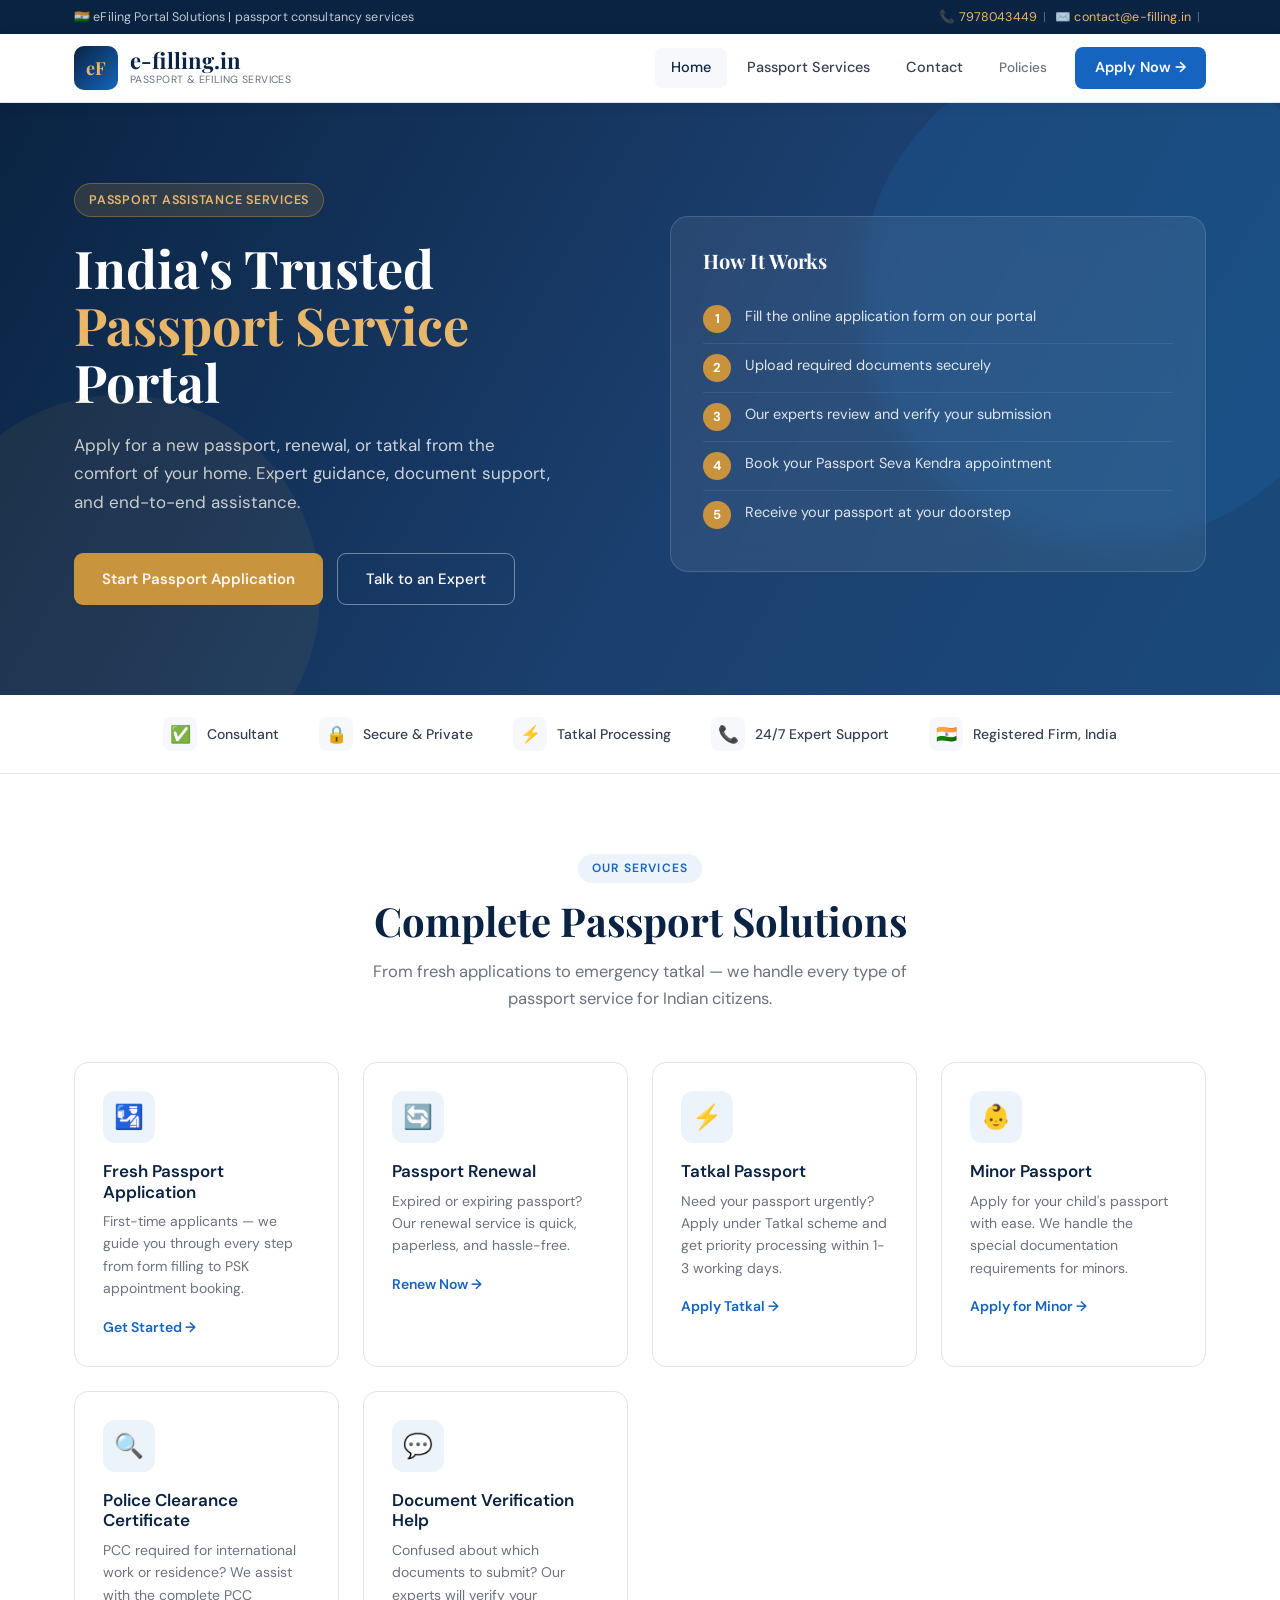
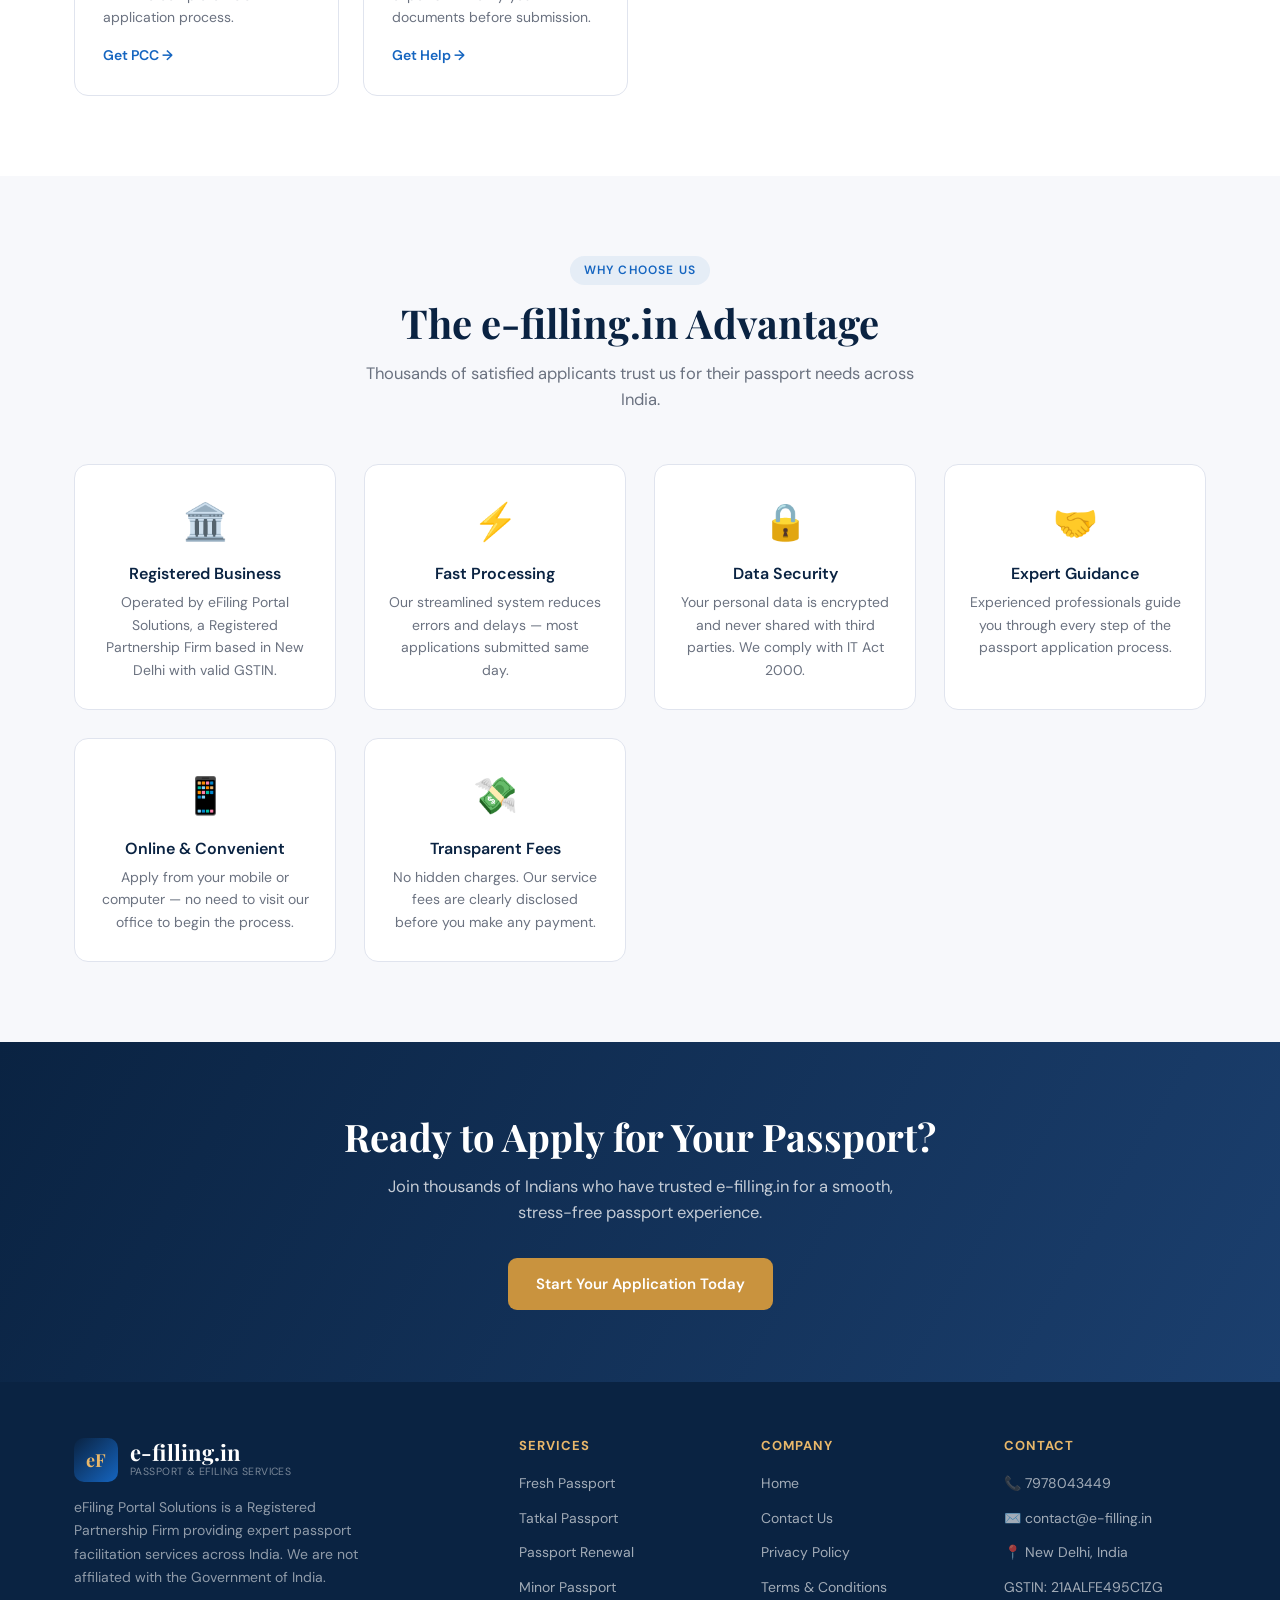
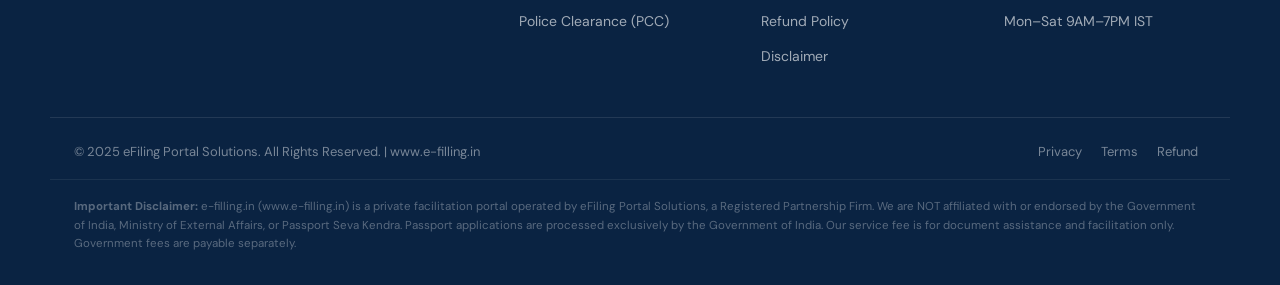
==== commit 8fd58f66: "Add files via upload" ====
--- a/index.html
+++ b/index.html
@@ -1196,7 +1196,7 @@
               <div class="contact-item-icon">✉️</div>
               <div class="contact-item-text">
                 <div class="label">Email</div>
-                <div class="value"><a href="mailto:contact@gst-india.in">contact@gst-india.in</a></div>
+                <div class="value"><a href="mailto:contact@gst-india.in">contact@e-filling.in</a></div>
               </div>
             </div>
             <div class="contact-item">
@@ -1343,10 +1343,10 @@
       <p>We implement industry-standard security measures including SSL encryption, secure data storage, and access controls to protect your information. However, no internet transmission is 100% secure, and we cannot guarantee absolute security.</p>
 
       <h2>5. Data Retention</h2>
-      <p>We retain your personal data for as long as necessary to fulfil the purpose for which it was collected, or as required by applicable Indian law, whichever is longer. You may request deletion of your data by emailing us at contact@gst-india.in.</p>
+      <p>We retain your personal data for as long as necessary to fulfil the purpose for which it was collected, or as required by applicable Indian law, whichever is longer. You may request deletion of your data by emailing us at contact@e-filling.in.</p>
 
       <h2>6. Your Rights</h2>
-      <p>Under applicable Indian law, you have the right to access, correct, or request deletion of your personal data held by us. To exercise these rights, contact us at contact@gst-india.in.</p>
+      <p>Under applicable Indian law, you have the right to access, correct, or request deletion of your personal data held by us. To exercise these rights, contact us at contact@e-filling.in.</p>
 
       <h2>7. Third-Party Links</h2>
       <p>Our website may contain links to external sites including the official Passport Seva portal. We are not responsible for the privacy practices of these external websites.</p>
@@ -1355,7 +1355,7 @@
       <p>We use Google Ads and Google Analytics to advertise and understand website usage. Google may collect anonymised usage data via cookies. You may opt out via Google's Ad Settings at <a href="https://adssettings.google.com" target="_blank" style="color:var(--blue)">adssettings.google.com</a>.</p>
 
       <h2>9. Contact</h2>
-      <p>For privacy-related concerns, write to:<br><strong>eFiling Portal Solutions</strong><br>Email: contact@gst-india.in | Phone: 7978043449<br>Registered Office: New Delhi, India</p>
+      <p>For privacy-related concerns, write to:<br><strong>eFiling Portal Solutions</strong><br>Email: contact@e-filling.in | Phone: 7978043449<br>Registered Office: New Delhi, India</p>
     </div>
   </div>
 
@@ -1396,7 +1396,7 @@
       <p>We reserve the right to update these Terms at any time. Continued use of our services after changes constitutes acceptance of the revised Terms.</p>
 
       <h2>9. Contact</h2>
-      <p>Email: contact@gst-india.in | Phone: 7978043449</p>
+      <p>Email: contact@e-filling.in | Phone: 7978043449</p>
     </div>
   </div>
 
@@ -1423,7 +1423,7 @@
       <p>If your passport application is rejected by the Government of India due to any reason — including incomplete documents, police verification issues, or eligibility criteria — the service fee is non-refundable. We will, however, assist you in re-applying at a discounted service fee.</p>
 
       <h2>4. Refund Process</h2>
-      <p>Approved refunds will be processed within 7–10 working days via the original payment method. To request a refund, email contact@gst-india.in with your order ID and reason for refund.</p>
+      <p>Approved refunds will be processed within 7–10 working days via the original payment method. To request a refund, email contact@e-filling.in with your order ID and reason for refund.</p>
 
       <h2>5. Disputes</h2>
       <p>Refund disputes must be raised within 30 days of the original transaction. We will respond within 5 working days.</p>
@@ -1452,7 +1452,7 @@
       <p>Government fees mentioned on our website are indicative and based on publicly available information. These may change. Always verify the current fee schedule at passportindia.gov.in before making payments.</p>
 
       <h2>6. Contact</h2>
-      <p>For any concerns, contact us at contact@gst-india.in or call 7978043449.</p>
+      <p>For any concerns, contact us at contact@e-filling.in or call 7978043449.</p>
     </div>
   </div>
 
@@ -1485,7 +1485,7 @@
       <p>By continuing to use our website, you consent to our use of cookies as described in this policy.</p>
 
       <h2>6. Contact</h2>
-      <p>For cookie-related queries, email us at contact@gst-india.in.</p>
+      <p>For cookie-related queries, email us at contact@e-filling.in.</p>
     </div>
   </div>
 
@@ -1531,7 +1531,7 @@
       <h4>Contact</h4>
       <ul>
         <li><a href="tel:7978043449">📞 7978043449</a></li>
-        <li><a href="mailto:contact@gst-india.in">✉️ contact@gst-india.in</a></li>
+        <li><a href="mailto:contact@e-filling.in">✉️ contact@e-filling.in</a></li>
         <li><a>📍 New Delhi, India</a></li>
         <li><a>GSTIN: 21AALFE495C1ZG</a></li>
         <li><a>Mon–Sat 9AM–7PM IST</a></li>
@@ -1596,4 +1596,4 @@
 }
 </script>
 </body>
-</html>
+</html>
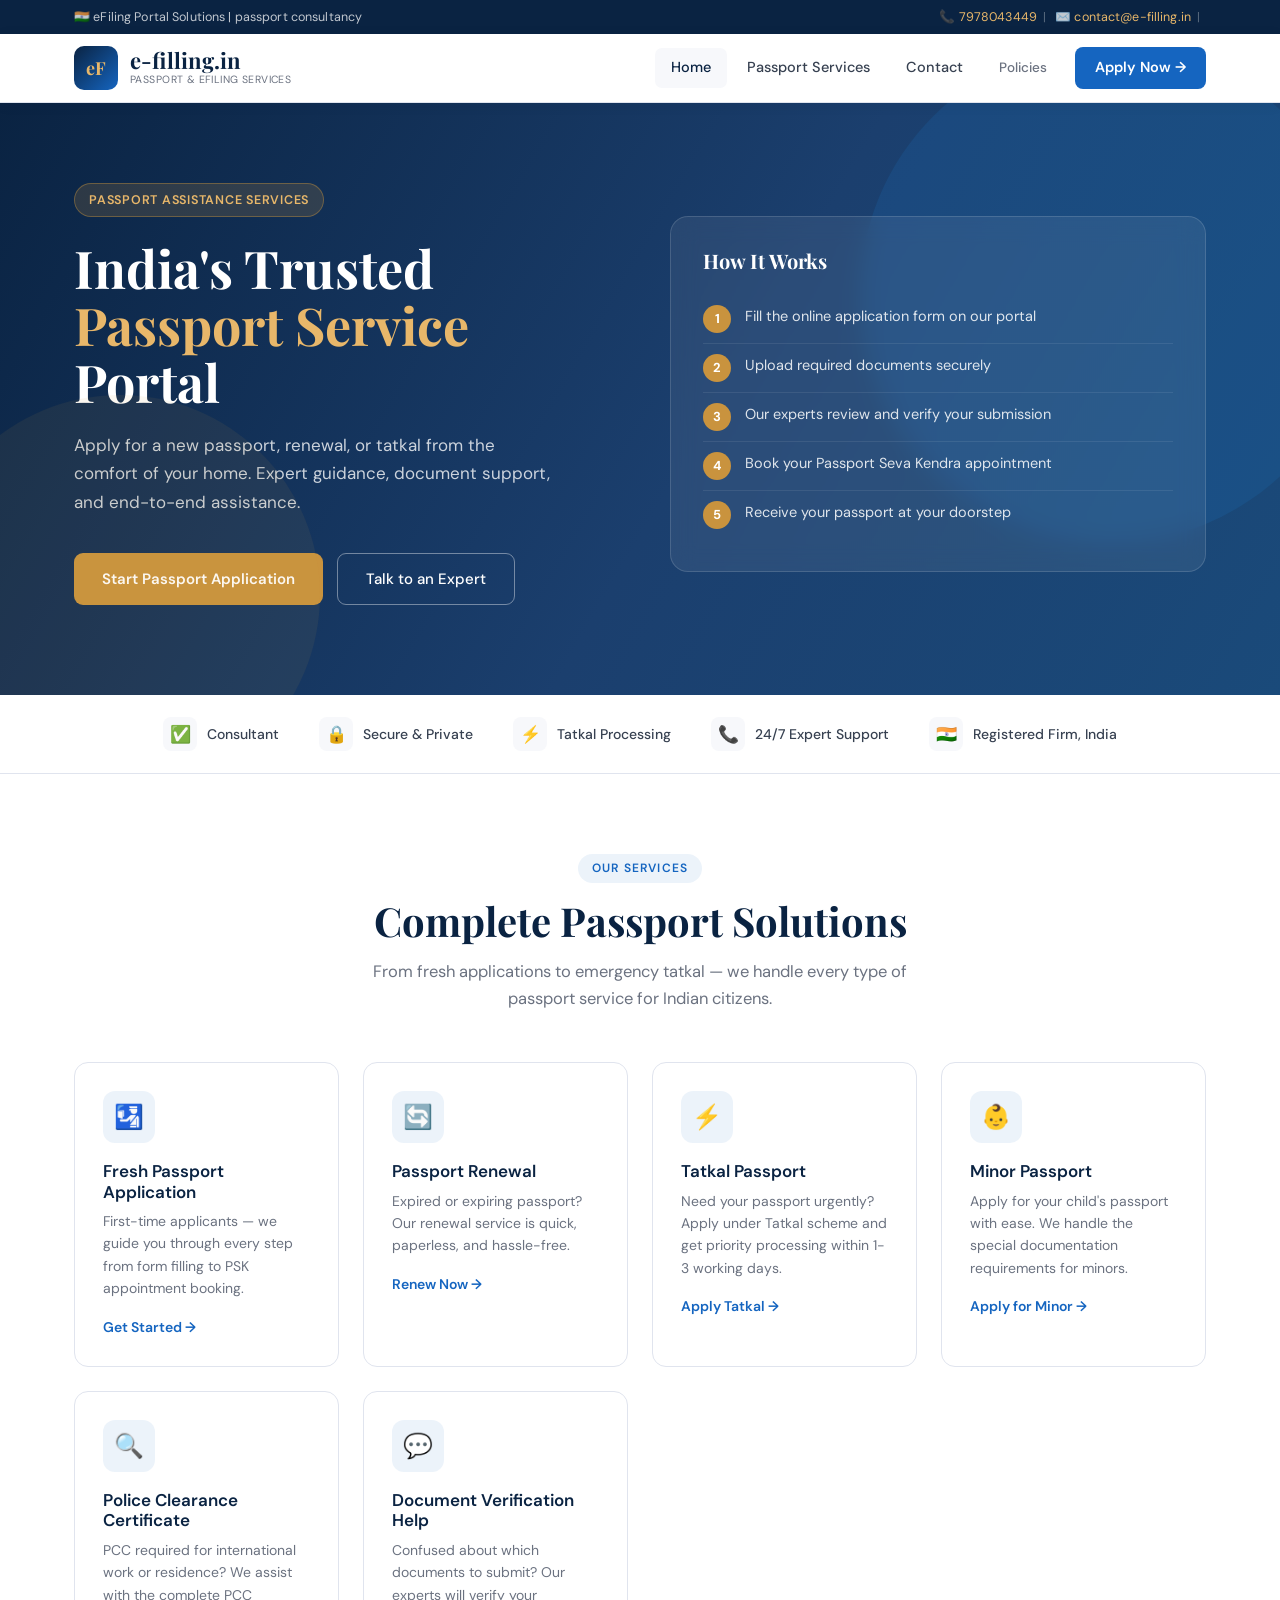
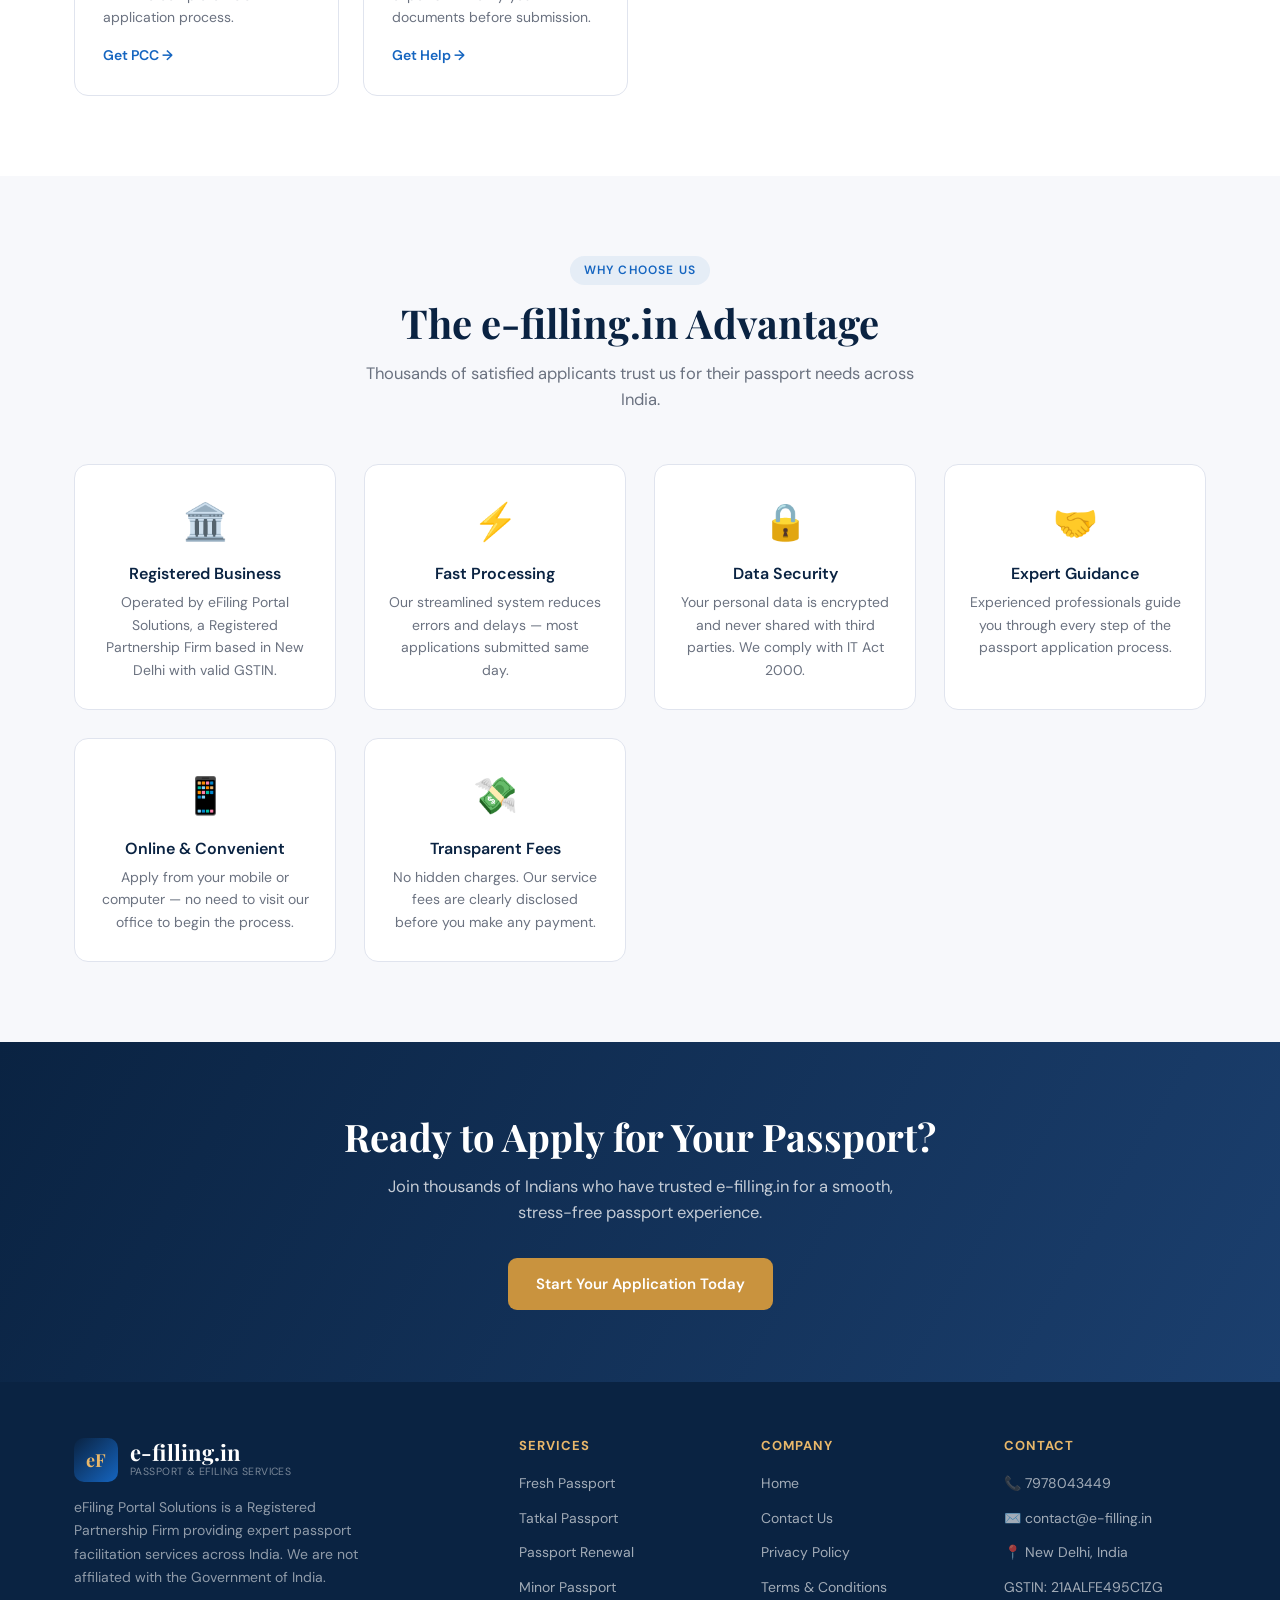
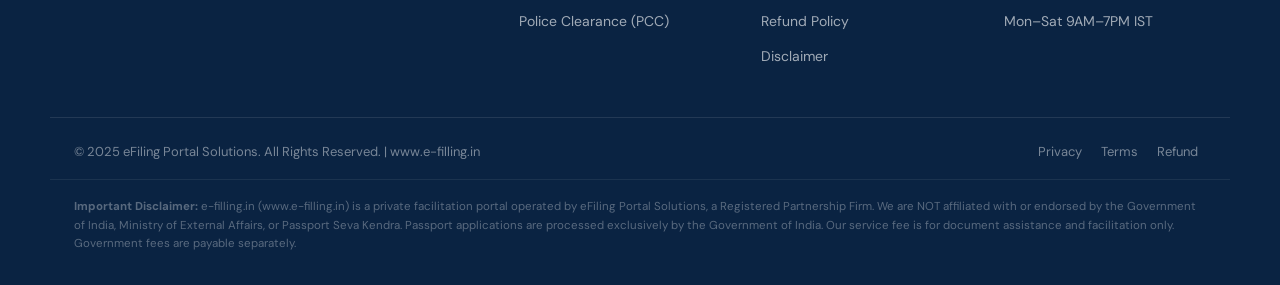
==== commit e82f1f22: "Update consultancy services text in top bar" ====
--- a/index.html
+++ b/index.html
@@ -802,7 +802,7 @@
 <!-- TOP BAR -->
 <div class="topbar">
   <div class="topbar-inner">
-    <div>🇮🇳 eFiling Portal Solutions | passport consultancy services</div>
+    <div>🇮🇳 eFiling Portal Solutions | passport consultancy</div>
     <div>
       📞 <a href="tel:7978043449">7978043449</a><span>|</span>
       ✉️ <a href="mailto:contact@e-filling.in">contact@e-filling.in</a><span>|</span>
@@ -1196,7 +1196,7 @@
               <div class="contact-item-icon">✉️</div>
               <div class="contact-item-text">
                 <div class="label">Email</div>
-                <div class="value"><a href="mailto:contact@gst-india.in">contact@e-filling.in</a></div>
+                <div class="value"><a href="mailto:contact@e-filling.in">contact@e-filling.in</a></div>
               </div>
             </div>
             <div class="contact-item">
@@ -1596,4 +1596,4 @@
 }
 </script>
 </body>
-</html>+</html>
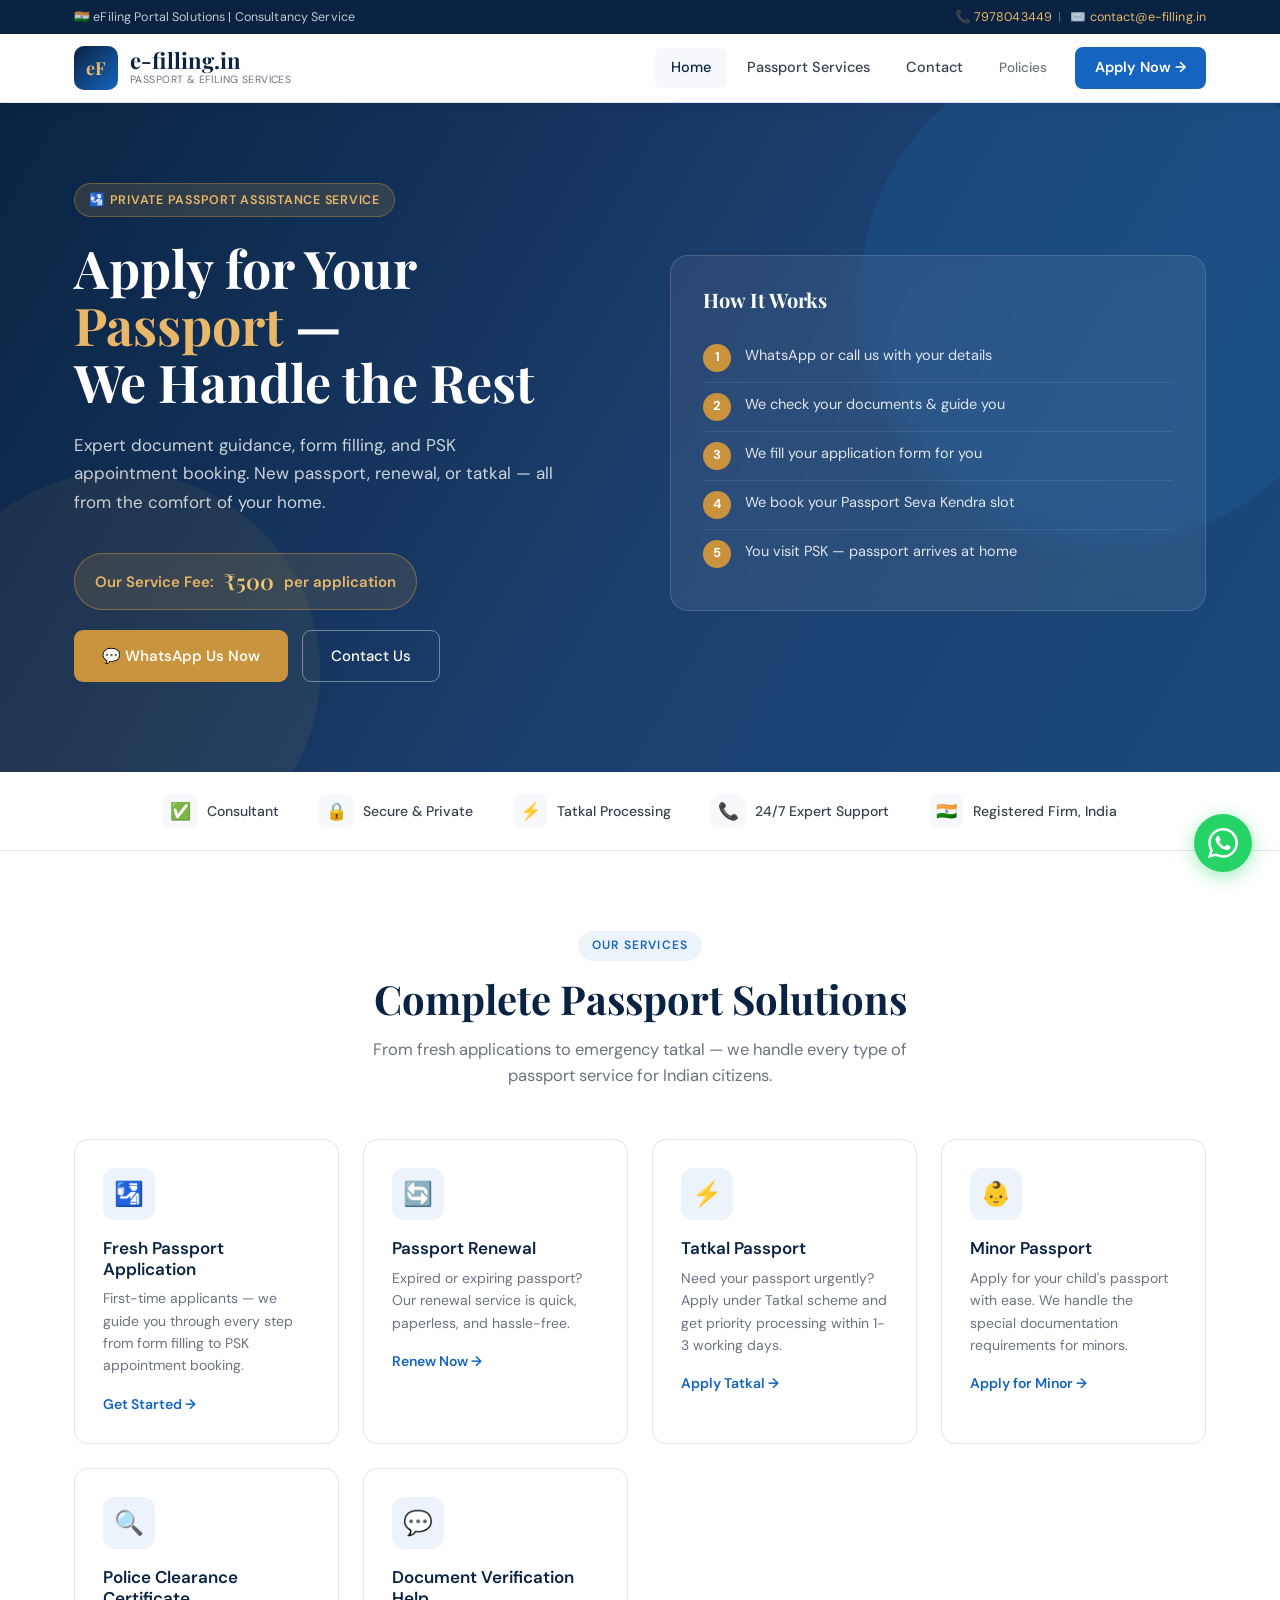
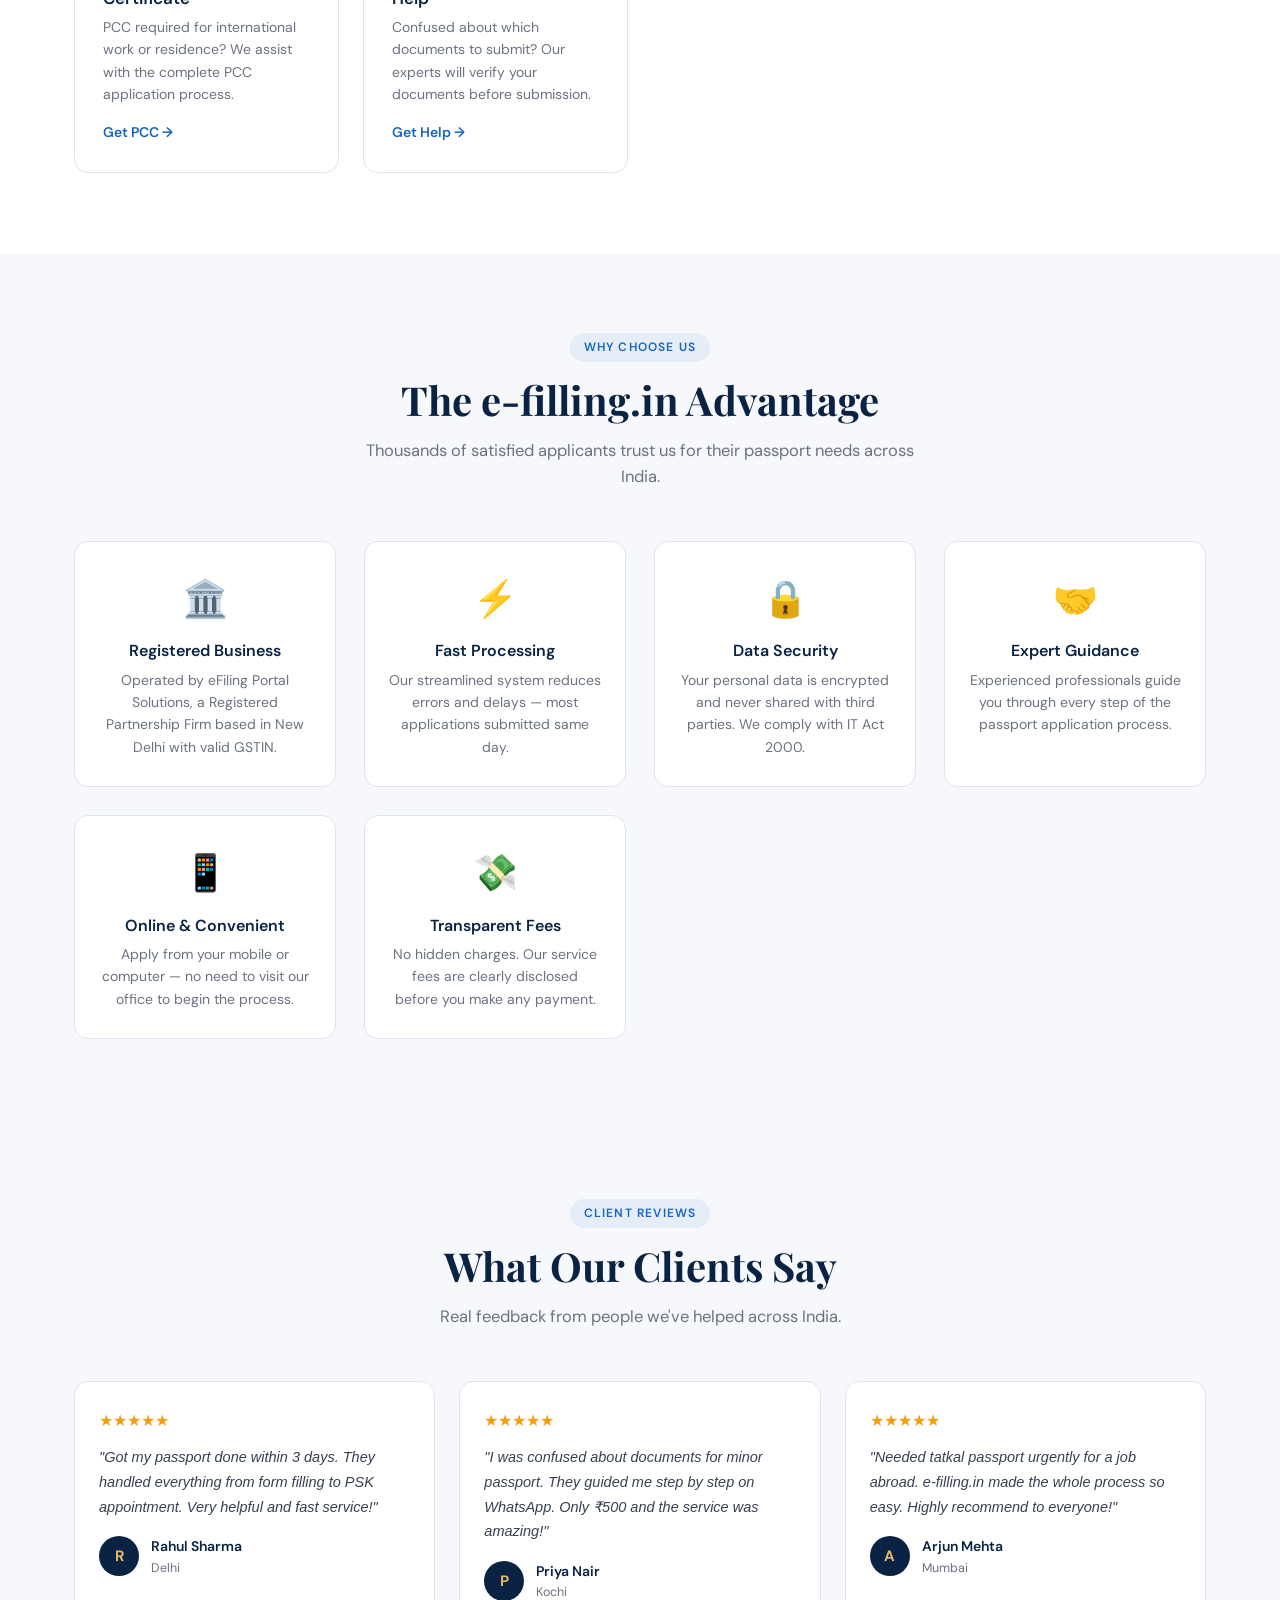
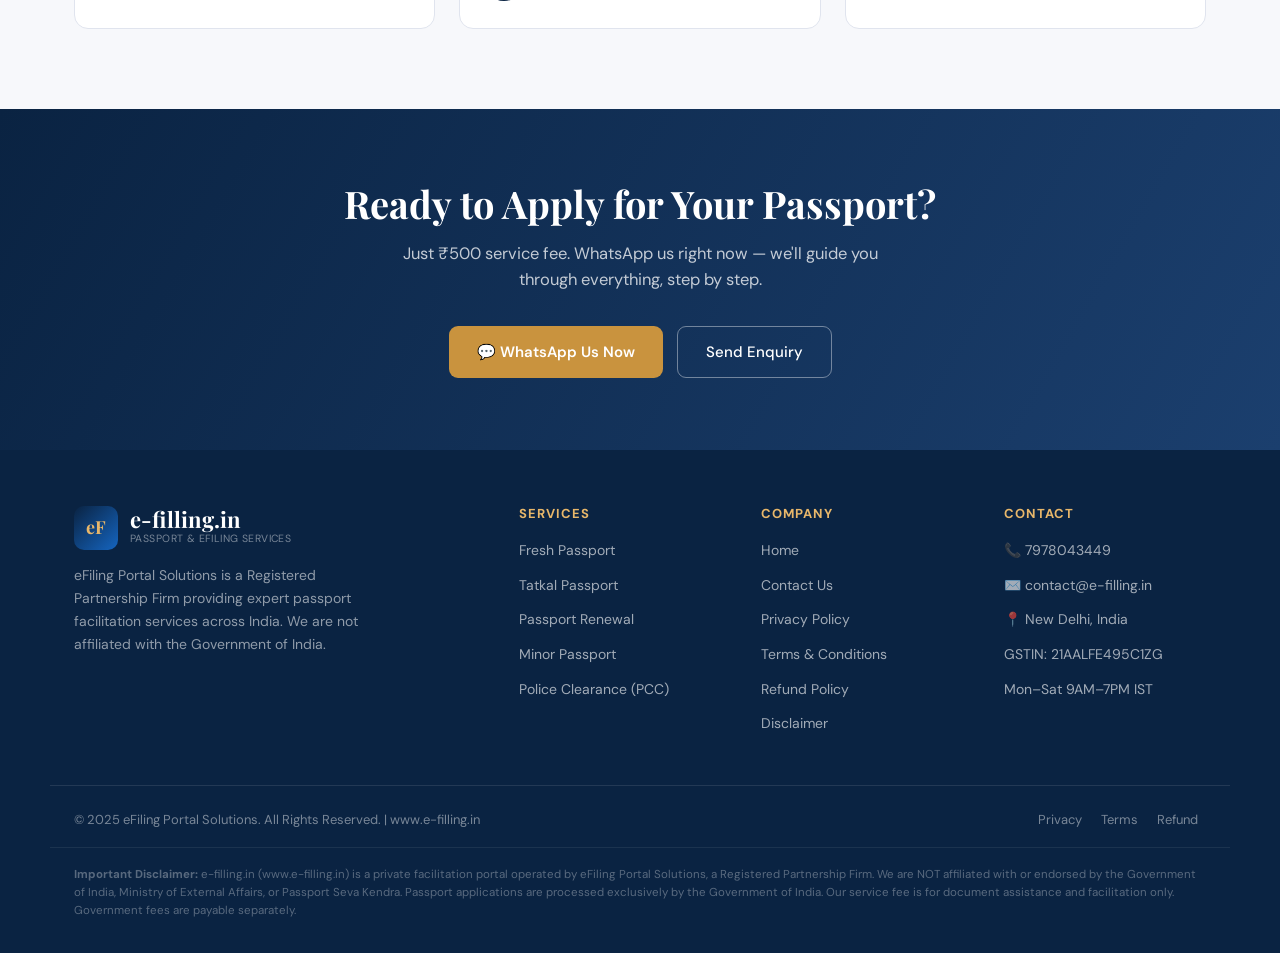
==== commit 66814214: "Add WhatsApp floating button and update content" ====
--- a/index.html
+++ b/index.html
@@ -795,6 +795,175 @@
     color: var(--navy);
     padding: 6px;
   }
+
+  /* ── WHATSAPP FLOATING BUTTON ── */
+  .whatsapp-float {
+    position: fixed;
+    bottom: 28px;
+    right: 28px;
+    z-index: 9999;
+    display: flex;
+    flex-direction: column;
+    align-items: flex-end;
+    gap: 10px;
+  }
+  .whatsapp-bubble {
+    background: #fff;
+    color: #1a1f2e;
+    font-size: 13.5px;
+    font-weight: 500;
+    padding: 10px 16px;
+    border-radius: 12px;
+    box-shadow: 0 4px 20px rgba(0,0,0,0.15);
+    white-space: nowrap;
+    display: none;
+    animation: fadeInUp 0.2s ease;
+  }
+  .whatsapp-float:hover .whatsapp-bubble { display: block; }
+  .whatsapp-btn {
+    width: 58px;
+    height: 58px;
+    background: #25D366;
+    border-radius: 50%;
+    display: flex;
+    align-items: center;
+    justify-content: center;
+    box-shadow: 0 4px 18px rgba(37,211,102,0.45);
+    transition: transform 0.2s, box-shadow 0.2s;
+    cursor: pointer;
+    text-decoration: none;
+  }
+  .whatsapp-btn:hover { transform: scale(1.08); box-shadow: 0 6px 28px rgba(37,211,102,0.55); }
+  .whatsapp-btn svg { width: 30px; height: 30px; fill: #fff; }
+  @keyframes fadeInUp {
+    from { opacity: 0; transform: translateY(8px); }
+    to { opacity: 1; transform: translateY(0); }
+  }
+
+  /* ── PRICING BADGE ── */
+  .pricing-badge {
+    display: inline-flex;
+    align-items: center;
+    gap: 10px;
+    background: rgba(201,147,62,0.15);
+    border: 1.5px solid rgba(201,147,62,0.5);
+    color: var(--gold-light);
+    font-size: 15px;
+    font-weight: 600;
+    padding: 10px 20px;
+    border-radius: 100px;
+    margin-bottom: 20px;
+  }
+  .pricing-badge .price-big {
+    font-size: 22px;
+    font-family: 'Playfair Display', serif;
+    color: #f0c97a;
+  }
+
+  /* ── SERVICE FEE SECTION ── */
+  .fee-highlight-box {
+    background: linear-gradient(135deg, var(--navy) 0%, var(--navy-mid) 100%);
+    border-radius: 16px;
+    padding: 36px 40px;
+    display: flex;
+    align-items: center;
+    justify-content: space-between;
+    gap: 32px;
+    flex-wrap: wrap;
+    margin-bottom: 40px;
+  }
+  .fee-highlight-box h3 {
+    font-size: 22px;
+    color: var(--white);
+    margin-bottom: 8px;
+  }
+  .fee-highlight-box p {
+    font-size: 14.5px;
+    color: rgba(255,255,255,0.7);
+    max-width: 420px;
+    line-height: 1.65;
+  }
+  .fee-amount {
+    text-align: center;
+    flex-shrink: 0;
+  }
+  .fee-amount .rupee {
+    font-size: 52px;
+    font-weight: 700;
+    font-family: 'Playfair Display', serif;
+    color: var(--gold-light);
+    line-height: 1;
+  }
+  .fee-amount .per-person {
+    font-size: 13px;
+    color: rgba(255,255,255,0.6);
+    margin-top: 4px;
+  }
+
+  /* ── MOBILE MENU OVERLAY ── */
+  .mobile-nav-overlay {
+    display: none;
+    position: fixed;
+    inset: 0;
+    background: rgba(10,35,66,0.97);
+    z-index: 200;
+    flex-direction: column;
+    align-items: center;
+    justify-content: center;
+    gap: 8px;
+  }
+  .mobile-nav-overlay.open { display: flex; }
+  .mobile-nav-overlay a {
+    font-size: 22px;
+    font-weight: 600;
+    color: rgba(255,255,255,0.85);
+    padding: 14px 32px;
+    border-radius: 10px;
+    transition: background 0.15s;
+    font-family: 'Playfair Display', serif;
+  }
+  .mobile-nav-overlay a:hover { background: rgba(255,255,255,0.08); color: var(--white); }
+  .mobile-nav-overlay .close-btn {
+    position: absolute;
+    top: 22px; right: 22px;
+    font-size: 28px;
+    color: rgba(255,255,255,0.7);
+    background: none;
+    border: none;
+    cursor: pointer;
+  }
+  .mobile-nav-overlay .mob-cta {
+    background: var(--gold);
+    color: var(--navy) !important;
+    font-weight: 700 !important;
+    margin-top: 12px;
+  }
+
+  /* ── TESTIMONIALS ── */
+  .testimonials-grid {
+    display: grid;
+    grid-template-columns: repeat(auto-fit, minmax(260px, 1fr));
+    gap: 24px;
+  }
+  .testimonial-card {
+    background: var(--white);
+    border: 1px solid var(--gray-200);
+    border-radius: 14px;
+    padding: 26px 24px;
+  }
+  .stars { color: #f59e0b; font-size: 16px; margin-bottom: 12px; }
+  .testimonial-card p { font-size: 14.5px; color: var(--gray-700); line-height: 1.7; margin-bottom: 16px; font-style: italic; }
+  .testimonial-author { display: flex; align-items: center; gap: 12px; }
+  .author-avatar {
+    width: 40px; height: 40px; border-radius: 50%;
+    background: var(--navy);
+    color: var(--gold-light);
+    display: flex; align-items: center; justify-content: center;
+    font-weight: 700; font-size: 15px;
+    flex-shrink: 0;
+  }
+  .author-name { font-size: 14px; font-weight: 600; color: var(--navy); }
+  .author-city { font-size: 12.5px; color: var(--gray-500); }
 </style>
 </head>
 <body>
@@ -802,10 +971,10 @@
 <!-- TOP BAR -->
 <div class="topbar">
   <div class="topbar-inner">
-    <div>🇮🇳 eFiling Portal Solutions | passport consultancy</div>
+    <div>🇮🇳 eFiling Portal Solutions | Consultancy Service</div>
     <div>
       📞 <a href="tel:7978043449">7978043449</a><span>|</span>
-      ✉️ <a href="mailto:contact@e-filling.in">contact@e-filling.in</a><span>|</span>
+      ✉️ <a href="mailto:contact@e-filling.in">contact@e-filling.in</a>
     </div>
   </div>
 </div>
@@ -825,10 +994,21 @@
       <a href="#" id="nav-passport" onclick="showPage('passport')">Passport Services</a>
       <a href="#" id="nav-contact" onclick="showPage('contact')">Contact</a>
       <a href="#" id="nav-policy" onclick="showPage('policy')" style="font-size:13.5px; color:var(--gray-500);">Policies</a>
-      <a href="#" class="nav-cta" onclick="showPage('passport')">Apply Now →</a>
+      <a href="#" class="nav-cta" onclick="showPage('contact')">Apply Now →</a>
     </nav>
+    <button class="mobile-menu-btn" onclick="document.getElementById('mobileNav').classList.add('open')" aria-label="Menu">☰</button>
   </div>
 </header>
+
+<!-- MOBILE NAV OVERLAY -->
+<div class="mobile-nav-overlay" id="mobileNav">
+  <button class="close-btn" onclick="document.getElementById('mobileNav').classList.remove('open')">✕</button>
+  <a href="#" onclick="showPage('home');document.getElementById('mobileNav').classList.remove('open')">Home</a>
+  <a href="#" onclick="showPage('passport');document.getElementById('mobileNav').classList.remove('open')">Passport Services</a>
+  <a href="#" onclick="showPage('contact');document.getElementById('mobileNav').classList.remove('open')">Contact Us</a>
+  <a href="#" onclick="showPage('policy');document.getElementById('mobileNav').classList.remove('open')">Policies</a>
+  <a href="#" class="mob-cta" onclick="showPage('contact');document.getElementById('mobileNav').classList.remove('open')">Apply Now →</a>
+</div>
 
 <!-- ═══════════════════════
      HOME PAGE
@@ -839,22 +1019,25 @@
   <section class="hero">
     <div class="hero-inner">
       <div>
-        <div class="hero-badge">Passport Assistance Services</div>
-        <h1>India's Trusted<br><span>Passport Service</span><br>Portal</h1>
-        <p>Apply for a new passport, renewal, or tatkal from the comfort of your home. Expert guidance, document support, and end-to-end assistance.</p>
+        <div class="hero-badge">🛂 Private Passport Assistance Service</div>
+        <h1>Apply for Your<br><span>Passport</span> —<br>We Handle the Rest</h1>
+        <p>Expert document guidance, form filling, and PSK appointment booking. New passport, renewal, or tatkal — all from the comfort of your home.</p>
+        <div class="pricing-badge">
+          Our Service Fee: <span class="price-big">₹500</span> per application
+        </div>
         <div class="hero-btns">
-          <a class="btn-primary" onclick="showPage('passport')">Start Passport Application</a>
-          <a class="btn-outline" onclick="showPage('contact')">Talk to an Expert</a>
+          <a class="btn-primary" href="https://wa.me/917978043449?text=Hello%2C%20I%20need%20help%20with%20passport%20application" target="_blank">💬 WhatsApp Us Now</a>
+          <a class="btn-outline" onclick="showPage('contact')">Contact Us</a>
         </div>
       </div>
       <div class="hero-card">
         <h3>How It Works</h3>
         <ul class="step-list">
-          <li><div class="step-num">1</div> Fill the online application form on our portal</li>
-          <li><div class="step-num">2</div> Upload required documents securely</li>
-          <li><div class="step-num">3</div> Our experts review and verify your submission</li>
-          <li><div class="step-num">4</div> Book your Passport Seva Kendra appointment</li>
-          <li><div class="step-num">5</div> Receive your passport at your doorstep</li>
+          <li><div class="step-num">1</div> WhatsApp or call us with your details</li>
+          <li><div class="step-num">2</div> We check your documents & guide you</li>
+          <li><div class="step-num">3</div> We fill your application form for you</li>
+          <li><div class="step-num">4</div> We book your Passport Seva Kendra slot</li>
+          <li><div class="step-num">5</div> You visit PSK — passport arrives at home</li>
         </ul>
       </div>
     </div>
@@ -963,12 +1146,52 @@
     </div>
   </section>
 
+  <!-- Testimonials -->
+  <section class="section section-alt">
+    <div class="container">
+      <div class="section-header">
+        <div class="section-label">Client Reviews</div>
+        <h2>What Our Clients Say</h2>
+        <p>Real feedback from people we've helped across India.</p>
+      </div>
+      <div class="testimonials-grid">
+        <div class="testimonial-card">
+          <div class="stars">★★★★★</div>
+          <p>"Got my passport done within 3 days. They handled everything from form filling to PSK appointment. Very helpful and fast service!"</p>
+          <div class="testimonial-author">
+            <div class="author-avatar">R</div>
+            <div><div class="author-name">Rahul Sharma</div><div class="author-city">Delhi</div></div>
+          </div>
+        </div>
+        <div class="testimonial-card">
+          <div class="stars">★★★★★</div>
+          <p>"I was confused about documents for minor passport. They guided me step by step on WhatsApp. Only ₹500 and the service was amazing!"</p>
+          <div class="testimonial-author">
+            <div class="author-avatar">P</div>
+            <div><div class="author-name">Priya Nair</div><div class="author-city">Kochi</div></div>
+          </div>
+        </div>
+        <div class="testimonial-card">
+          <div class="stars">★★★★★</div>
+          <p>"Needed tatkal passport urgently for a job abroad. e-filling.in made the whole process so easy. Highly recommend to everyone!"</p>
+          <div class="testimonial-author">
+            <div class="author-avatar">A</div>
+            <div><div class="author-name">Arjun Mehta</div><div class="author-city">Mumbai</div></div>
+          </div>
+        </div>
+      </div>
+    </div>
+  </section>
+
   <!-- CTA -->
   <section class="cta-banner">
     <div class="container">
       <h2>Ready to Apply for Your Passport?</h2>
-      <p>Join thousands of Indians who have trusted e-filling.in for a smooth, stress-free passport experience.</p>
-      <a class="btn-primary" onclick="showPage('passport')">Start Your Application Today</a>
+      <p>Just ₹500 service fee. WhatsApp us right now — we'll guide you through everything, step by step.</p>
+      <div style="display:flex;gap:14px;justify-content:center;flex-wrap:wrap;">
+        <a class="btn-primary" href="https://wa.me/917978043449?text=Hello%2C%20I%20need%20help%20with%20passport%20application" target="_blank">💬 WhatsApp Us Now</a>
+        <a class="btn-outline" onclick="showPage('contact')">Send Enquiry</a>
+      </div>
     </div>
   </section>
 </div>
@@ -1096,6 +1319,18 @@
         <div class="section-label">Government Fee</div>
         <h2>Official Passport Fee Chart</h2>
         <p>Below are the official Government of India fees. Our service charges are separate and disclosed before payment.</p>
+      </div>
+
+      <!-- OUR SERVICE FEE HIGHLIGHT -->
+      <div class="fee-highlight-box">
+        <div>
+          <h3>Our Service Fee</h3>
+          <p>We charge a flat facilitation fee for our expert assistance — document checking, form filling, and PSK appointment booking. Government fees are paid separately directly to Passport Seva Kendra.</p>
+        </div>
+        <div class="fee-amount">
+          <div class="rupee">₹500</div>
+          <div class="per-person">per application</div>
+        </div>
       </div>
       <table class="fee-table">
         <thead>
@@ -1190,6 +1425,13 @@
               <div class="contact-item-text">
                 <div class="label">Phone</div>
                 <div class="value"><a href="tel:7978043449">+91 7978043449</a></div>
+              </div>
+            </div>
+            <div class="contact-item">
+              <div class="contact-item-icon">💬</div>
+              <div class="contact-item-text">
+                <div class="label">WhatsApp (Fastest Response)</div>
+                <div class="value"><a href="https://wa.me/917978043449?text=Hello%2C%20I%20need%20help%20with%20passport%20application" target="_blank" style="color:#4ade80;">Chat Now on WhatsApp →</a></div>
               </div>
             </div>
             <div class="contact-item">
@@ -1551,6 +1793,16 @@
   </div>
 </footer>
 
+<!-- WHATSAPP FLOATING BUTTON -->
+<div class="whatsapp-float">
+  <div class="whatsapp-bubble">💬 Chat with us on WhatsApp!</div>
+  <a class="whatsapp-btn" href="https://wa.me/917978043449?text=Hello%2C%20I%20need%20help%20with%20passport%20application" target="_blank" aria-label="WhatsApp">
+    <svg viewBox="0 0 24 24" xmlns="http://www.w3.org/2000/svg">
+      <path d="M17.472 14.382c-.297-.149-1.758-.867-2.03-.967-.273-.099-.471-.148-.67.15-.197.297-.767.966-.94 1.164-.173.199-.347.223-.644.075-.297-.15-1.255-.463-2.39-1.475-.883-.788-1.48-1.761-1.653-2.059-.173-.297-.018-.458.13-.606.134-.133.298-.347.446-.52.149-.174.198-.298.298-.497.099-.198.05-.371-.025-.52-.075-.149-.669-1.612-.916-2.207-.242-.579-.487-.5-.669-.51-.173-.008-.371-.01-.57-.01-.198 0-.52.074-.792.372-.272.297-1.04 1.016-1.04 2.479 0 1.462 1.065 2.875 1.213 3.074.149.198 2.096 3.2 5.077 4.487.709.306 1.262.489 1.694.625.712.227 1.36.195 1.871.118.571-.085 1.758-.719 2.006-1.413.248-.694.248-1.289.173-1.413-.074-.124-.272-.198-.57-.347m-5.421 7.403h-.004a9.87 9.87 0 01-5.031-1.378l-.361-.214-3.741.982.998-3.648-.235-.374a9.86 9.86 0 01-1.51-5.26c.001-5.45 4.436-9.884 9.888-9.884 2.64 0 5.122 1.03 6.988 2.898a9.825 9.825 0 012.893 6.994c-.003 5.45-4.437 9.884-9.885 9.884m8.413-18.297A11.815 11.815 0 0012.05 0C5.495 0 .16 5.335.157 11.892c0 2.096.547 4.142 1.588 5.945L.057 24l6.305-1.654a11.882 11.882 0 005.683 1.448h.005c6.554 0 11.89-5.335 11.893-11.893a11.821 11.821 0 00-3.48-8.413z"/>
+    </svg>
+  </a>
+</div>
+
 <script>
 function showPage(id) {
   document.querySelectorAll('.page').forEach(p => p.classList.remove('active'));
@@ -1589,6 +1841,9 @@
     return;
   }
   document.getElementById('form-success').style.display = 'block';
+  // Open WhatsApp with pre-filled message
+  const msg = encodeURIComponent(`Hello, I need help with passport application.\n\nName: ${name}\nPhone: ${phone}\nService: ${service}`);
+  setTimeout(() => { window.open(`https://wa.me/917978043449?text=${msg}`, '_blank'); }, 600);
   // Google Ads conversion tracking (replace AW-XXXXXXXX/XXXXXXXXX with your conversion ID)
   if (typeof gtag !== 'undefined') {
     gtag('event', 'conversion', { 'send_to': 'AW-XXXXXXXX/XXXXXXXXX' });
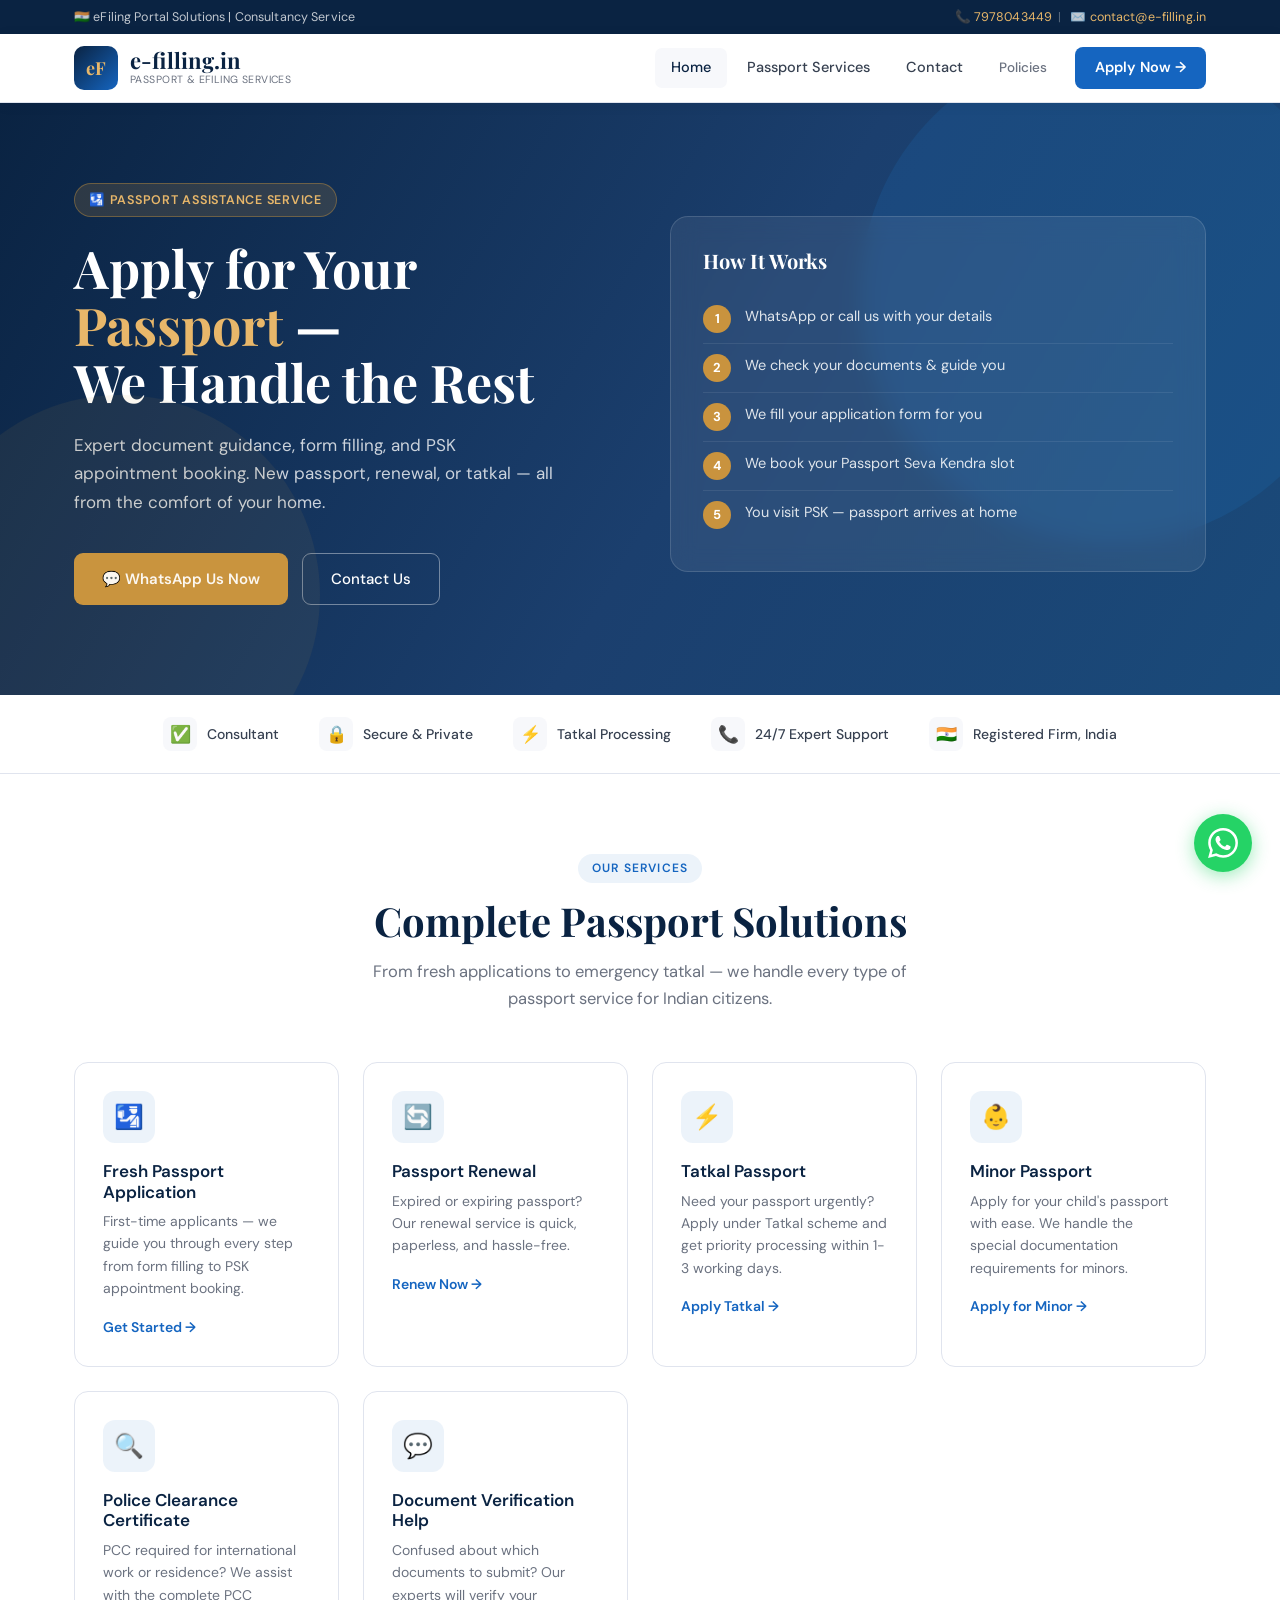
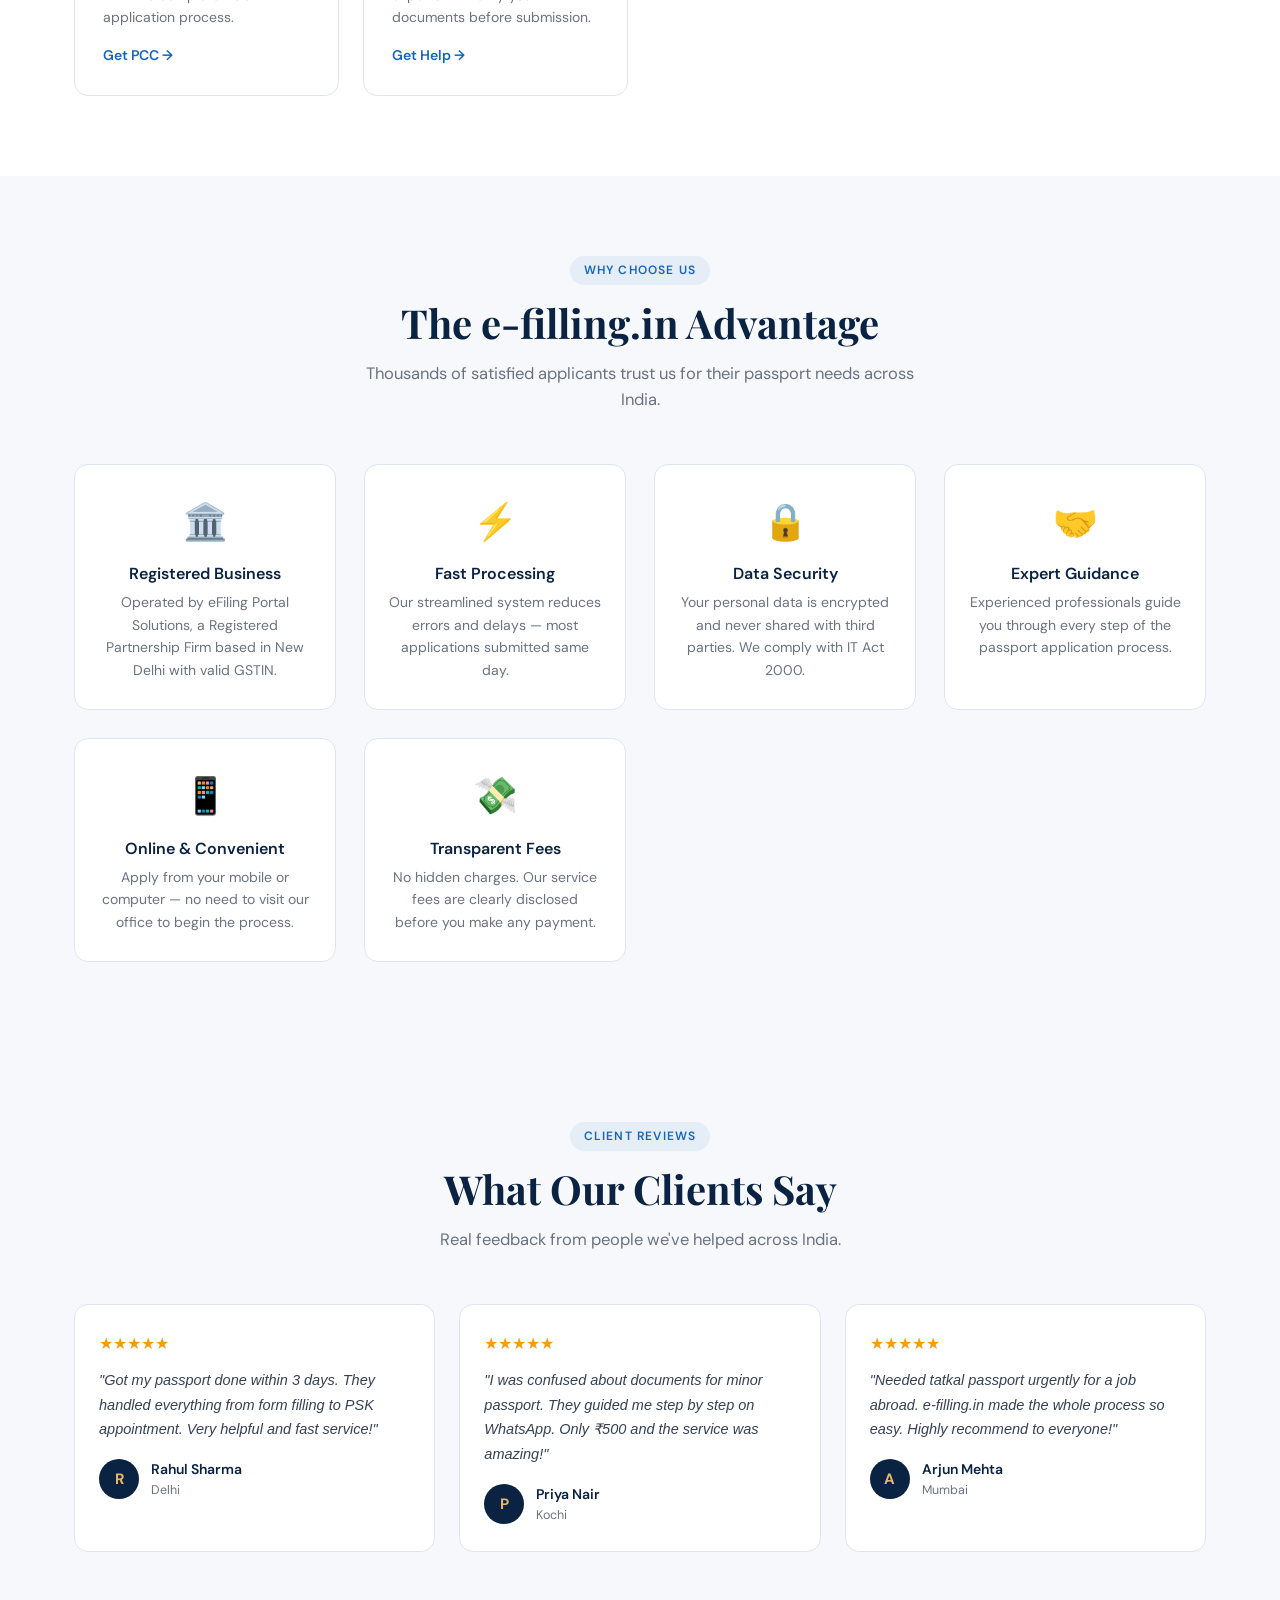
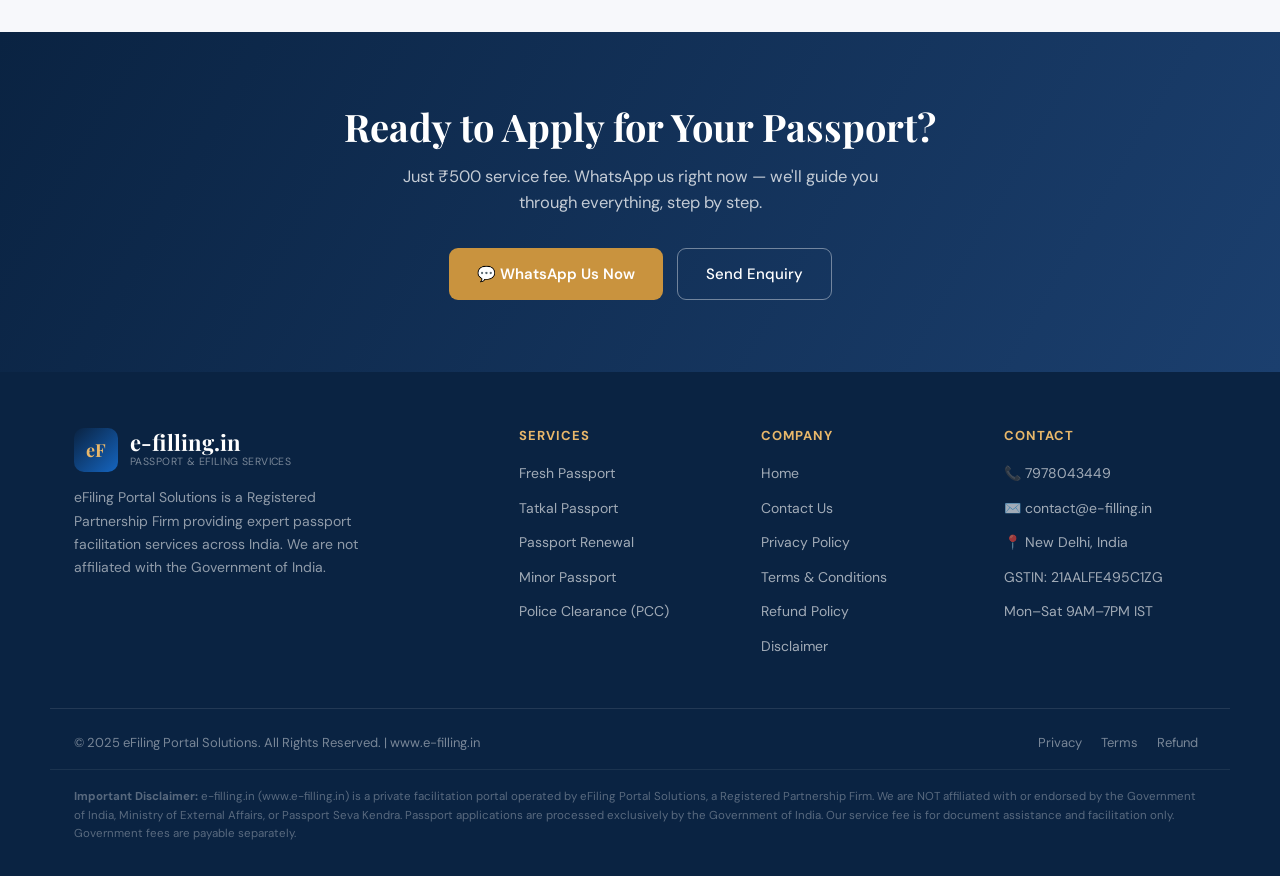
==== commit c255434a: "Update hero badge text and remove pricing badge" ====
--- a/index.html
+++ b/index.html
@@ -1019,12 +1019,9 @@
   <section class="hero">
     <div class="hero-inner">
       <div>
-        <div class="hero-badge">🛂 Private Passport Assistance Service</div>
+        <div class="hero-badge">🛂 Passport Assistance Service</div>
         <h1>Apply for Your<br><span>Passport</span> —<br>We Handle the Rest</h1>
         <p>Expert document guidance, form filling, and PSK appointment booking. New passport, renewal, or tatkal — all from the comfort of your home.</p>
-        <div class="pricing-badge">
-          Our Service Fee: <span class="price-big">₹500</span> per application
-        </div>
         <div class="hero-btns">
           <a class="btn-primary" href="https://wa.me/917978043449?text=Hello%2C%20I%20need%20help%20with%20passport%20application" target="_blank">💬 WhatsApp Us Now</a>
           <a class="btn-outline" onclick="showPage('contact')">Contact Us</a>
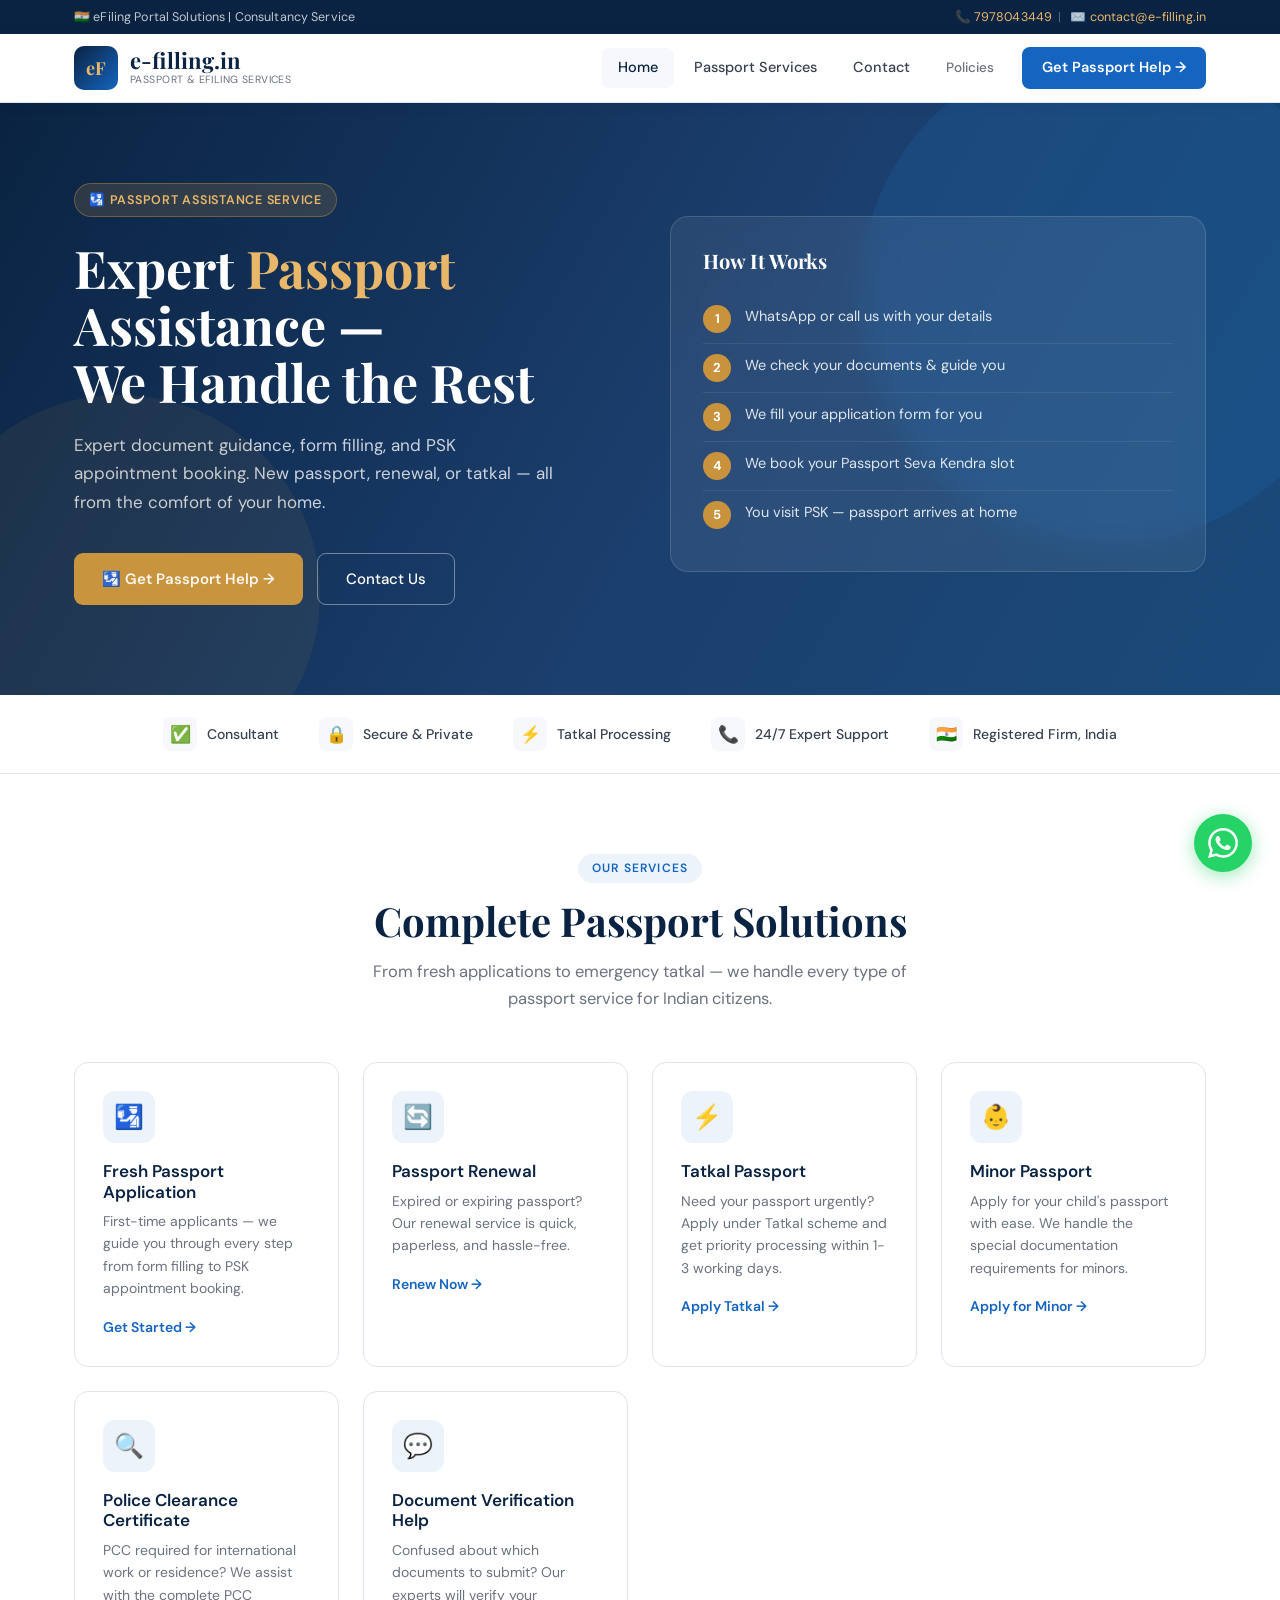
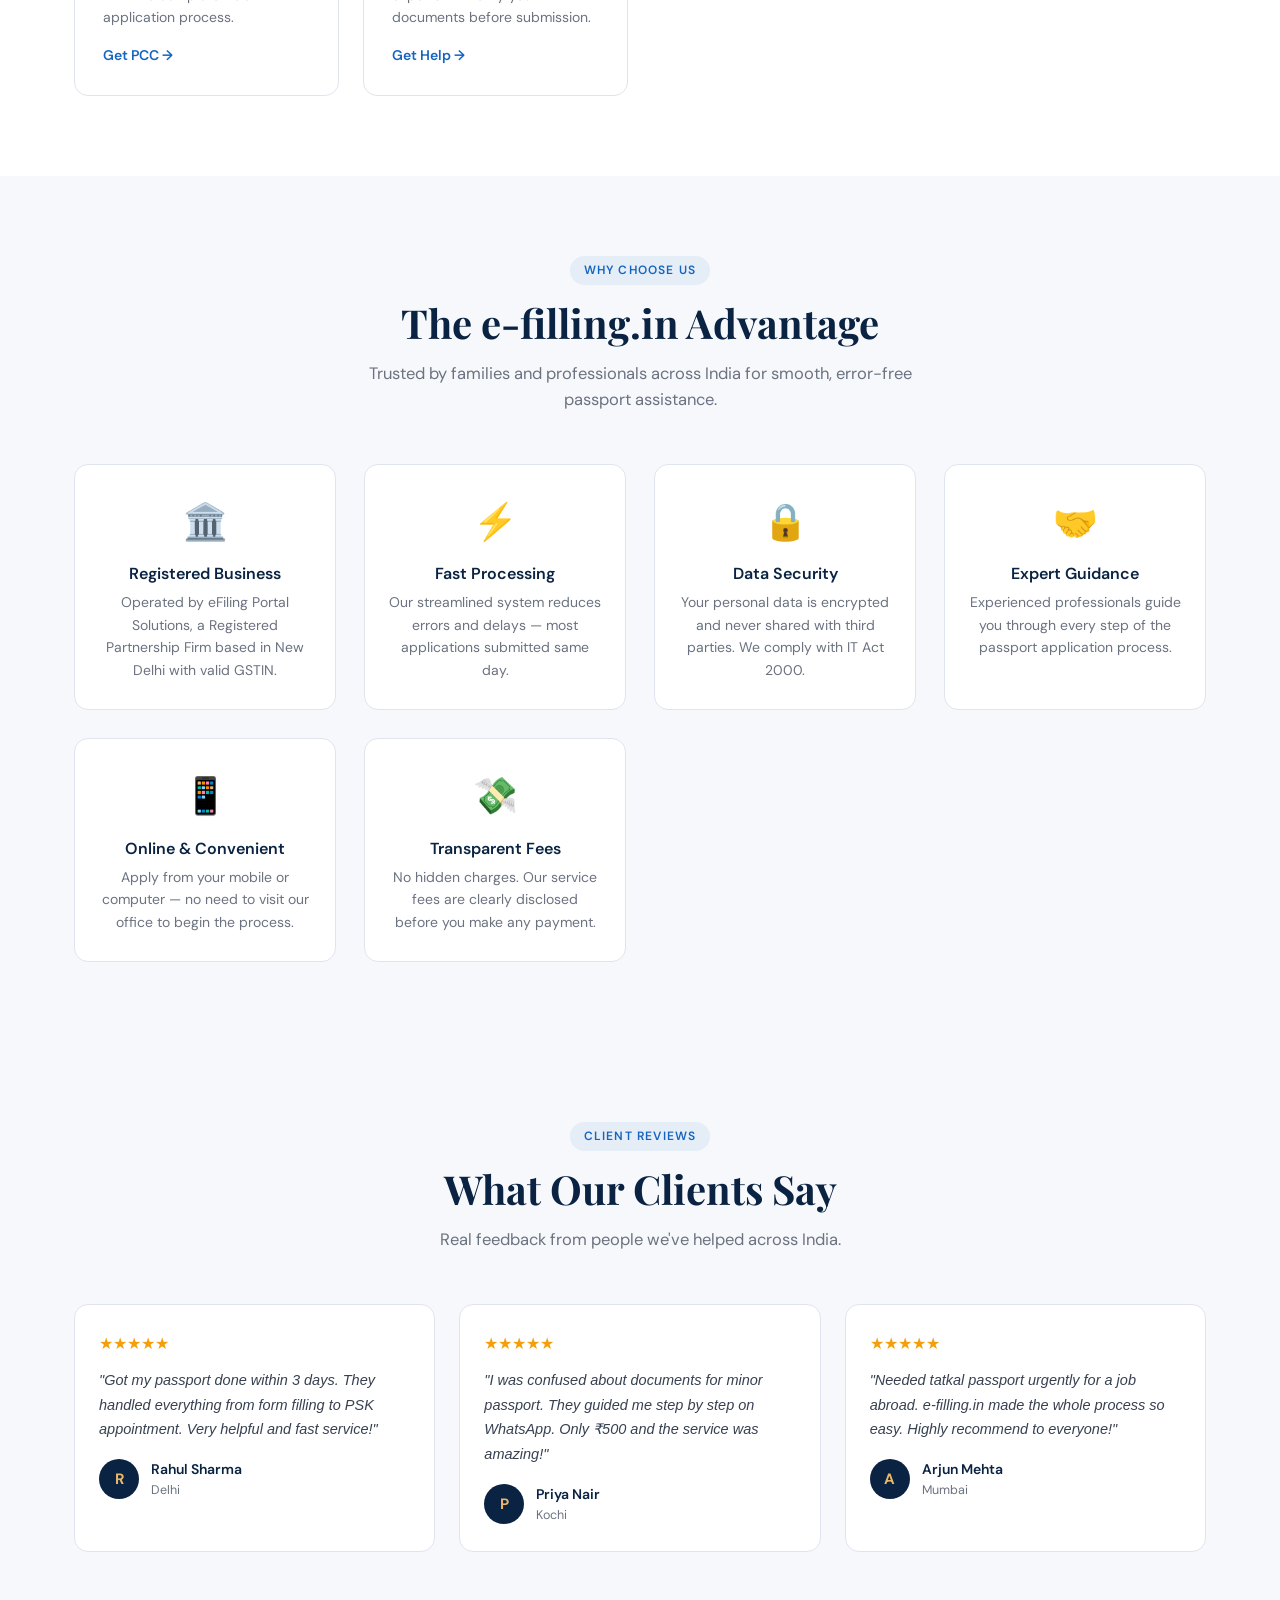
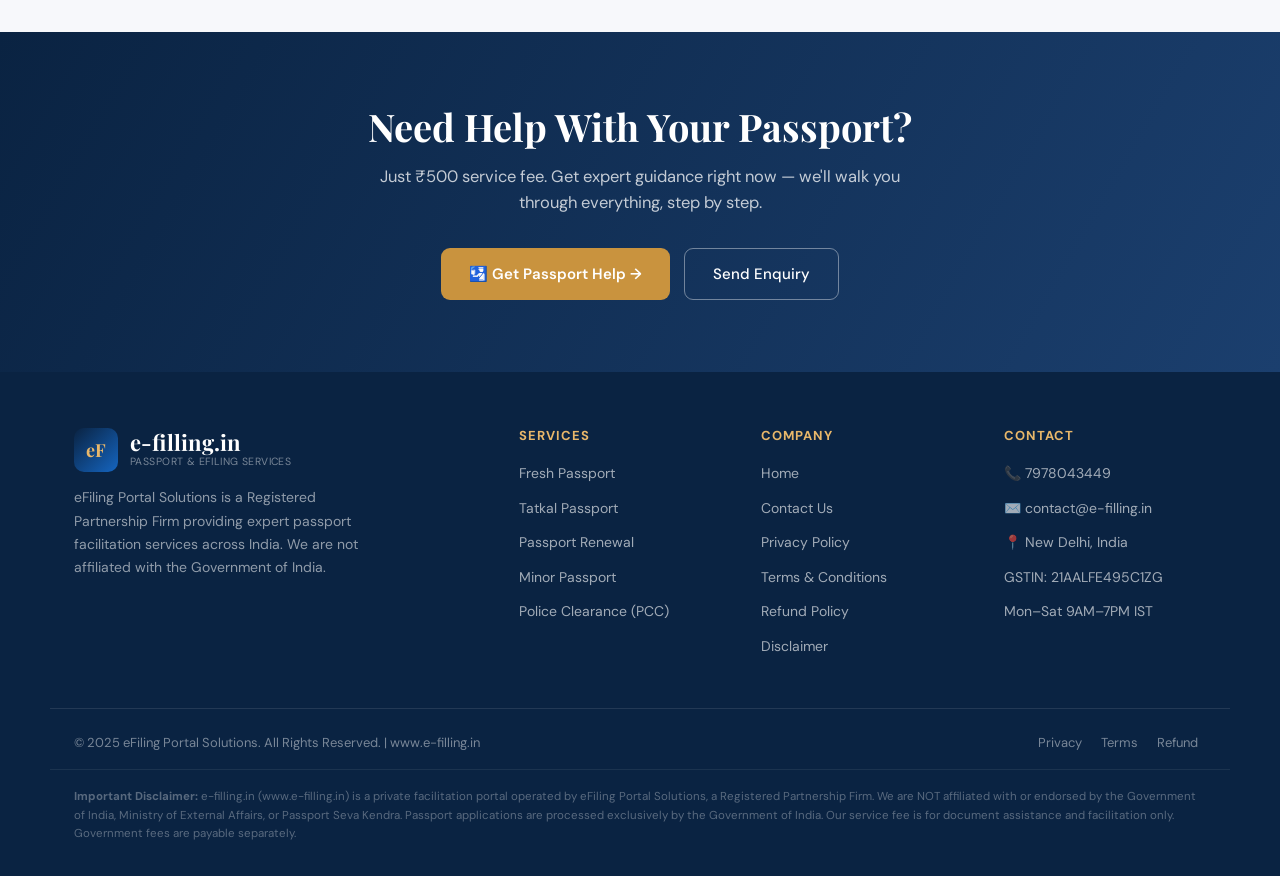
==== commit f8c3c234: "Update passport service descriptions and links" ====
--- a/index.html
+++ b/index.html
@@ -3,10 +3,10 @@
 <head>
 <meta charset="UTF-8">
 <meta name="viewport" content="width=device-width, initial-scale=1.0">
-<meta name="description" content="e-filling.in - India's trusted online Passport Service portal. Apply for new passport, renewal, tatkal, and more. Fast, easy, and government-compliant.">
-<meta name="keywords" content="passport apply online, passport renewal India, tatkal passport, passport agent Delhi, efiling passport, passport service India">
+<meta name="description" content="e-filling.in - India's trusted private passport facilitation and document assistance service. Expert guidance for new passport, renewal, tatkal, and more. Registered Partnership Firm, New Delhi.">
+<meta name="keywords" content="passport assistance India, passport document help, tatkal passport help, passport form filling service, passport consultancy Delhi, passport seva kendra help, efiling passport guidance">
 <meta name="robots" content="index, follow">
-<title>e-filling.in | Passport Services India - Apply Online | eFiling Portal Solutions</title>
+<title>e-filling.in | Passport Assistance & Document Help India | eFiling Portal Solutions</title>
 
 <!-- Google Fonts -->
 <link rel="preconnect" href="https://fonts.googleapis.com">
@@ -994,7 +994,7 @@
       <a href="#" id="nav-passport" onclick="showPage('passport')">Passport Services</a>
       <a href="#" id="nav-contact" onclick="showPage('contact')">Contact</a>
       <a href="#" id="nav-policy" onclick="showPage('policy')" style="font-size:13.5px; color:var(--gray-500);">Policies</a>
-      <a href="#" class="nav-cta" onclick="showPage('contact')">Apply Now →</a>
+      <a href="#" class="nav-cta" onclick="showPage('passport')">Get Passport Help →</a>
     </nav>
     <button class="mobile-menu-btn" onclick="document.getElementById('mobileNav').classList.add('open')" aria-label="Menu">☰</button>
   </div>
@@ -1007,7 +1007,7 @@
   <a href="#" onclick="showPage('passport');document.getElementById('mobileNav').classList.remove('open')">Passport Services</a>
   <a href="#" onclick="showPage('contact');document.getElementById('mobileNav').classList.remove('open')">Contact Us</a>
   <a href="#" onclick="showPage('policy');document.getElementById('mobileNav').classList.remove('open')">Policies</a>
-  <a href="#" class="mob-cta" onclick="showPage('contact');document.getElementById('mobileNav').classList.remove('open')">Apply Now →</a>
+  <a href="#" class="mob-cta" onclick="showPage('passport');document.getElementById('mobileNav').classList.remove('open')">Get Passport Help →</a>
 </div>
 
 <!-- ═══════════════════════
@@ -1020,10 +1020,10 @@
     <div class="hero-inner">
       <div>
         <div class="hero-badge">🛂 Passport Assistance Service</div>
-        <h1>Apply for Your<br><span>Passport</span> —<br>We Handle the Rest</h1>
+        <h1>Expert <span>Passport</span><br>Assistance —<br>We Handle the Rest</h1>
         <p>Expert document guidance, form filling, and PSK appointment booking. New passport, renewal, or tatkal — all from the comfort of your home.</p>
         <div class="hero-btns">
-          <a class="btn-primary" href="https://wa.me/917978043449?text=Hello%2C%20I%20need%20help%20with%20passport%20application" target="_blank">💬 WhatsApp Us Now</a>
+          <a class="btn-primary" href="#" onclick="showPage('passport')">🛂 Get Passport Help →</a>
           <a class="btn-outline" onclick="showPage('contact')">Contact Us</a>
         </div>
       </div>
@@ -1106,7 +1106,7 @@
       <div class="section-header">
         <div class="section-label">Why Choose Us</div>
         <h2>The e-filling.in Advantage</h2>
-        <p>Thousands of satisfied applicants trust us for their passport needs across India.</p>
+        <p>Trusted by families and professionals across India for smooth, error-free passport assistance.</p>
       </div>
       <div class="features-grid">
         <div class="feature-card">
@@ -1183,10 +1183,10 @@
   <!-- CTA -->
   <section class="cta-banner">
     <div class="container">
-      <h2>Ready to Apply for Your Passport?</h2>
-      <p>Just ₹500 service fee. WhatsApp us right now — we'll guide you through everything, step by step.</p>
+      <h2>Need Help With Your Passport?</h2>
+      <p>Just ₹500 service fee. Get expert guidance right now — we'll walk you through everything, step by step.</p>
       <div style="display:flex;gap:14px;justify-content:center;flex-wrap:wrap;">
-        <a class="btn-primary" href="https://wa.me/917978043449?text=Hello%2C%20I%20need%20help%20with%20passport%20application" target="_blank">💬 WhatsApp Us Now</a>
+        <a class="btn-primary" href="#" onclick="showPage('passport')">🛂 Get Passport Help →</a>
         <a class="btn-outline" onclick="showPage('contact')">Send Enquiry</a>
       </div>
     </div>
@@ -1202,7 +1202,7 @@
     <div class="container">
       <div class="breadcrumb">Home <span>›</span> Passport Services</div>
       <h1>Passport Services</h1>
-      <p>Apply for a new passport, renewal, tatkal, or PCC online with expert assistance from e-filling.in</p>
+      <p>Get expert guidance for new passport, renewal, tatkal, or PCC — complete document assistance from e-filling.in</p>
     </div>
   </div>
 
